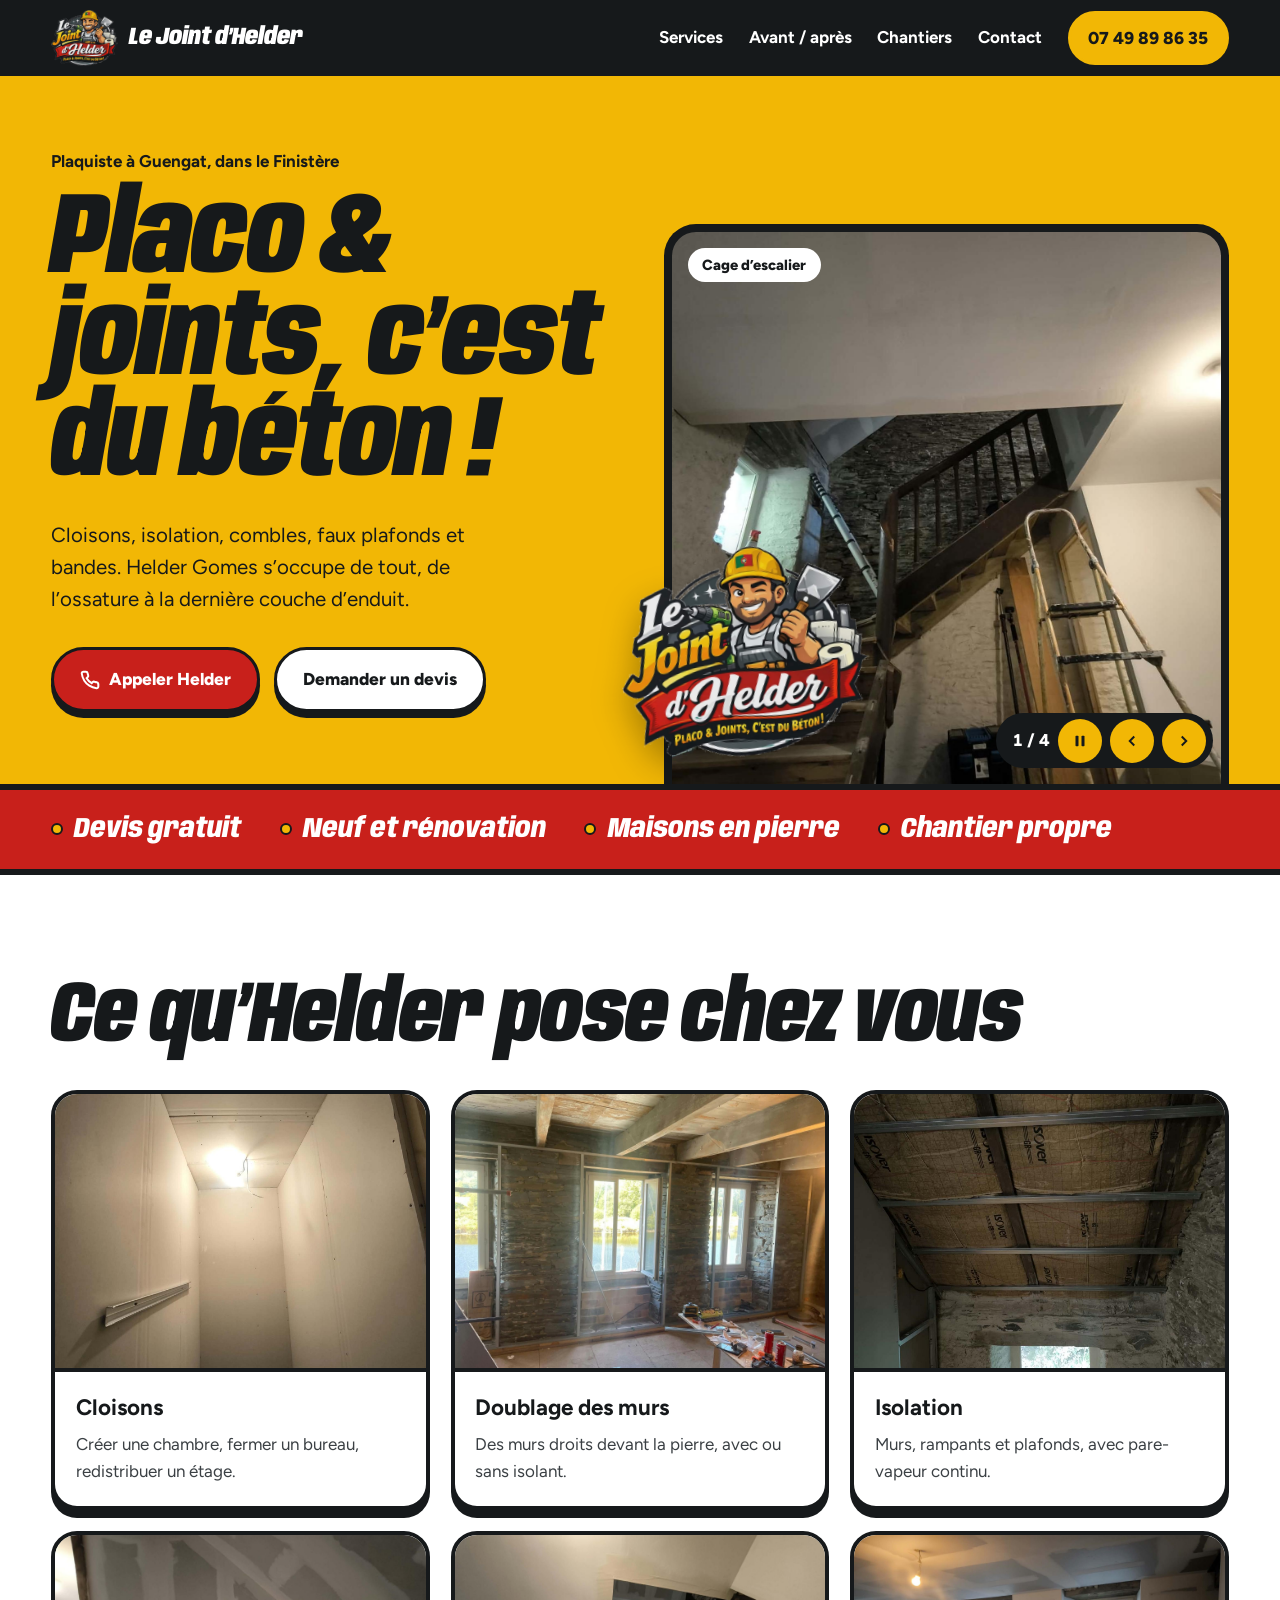
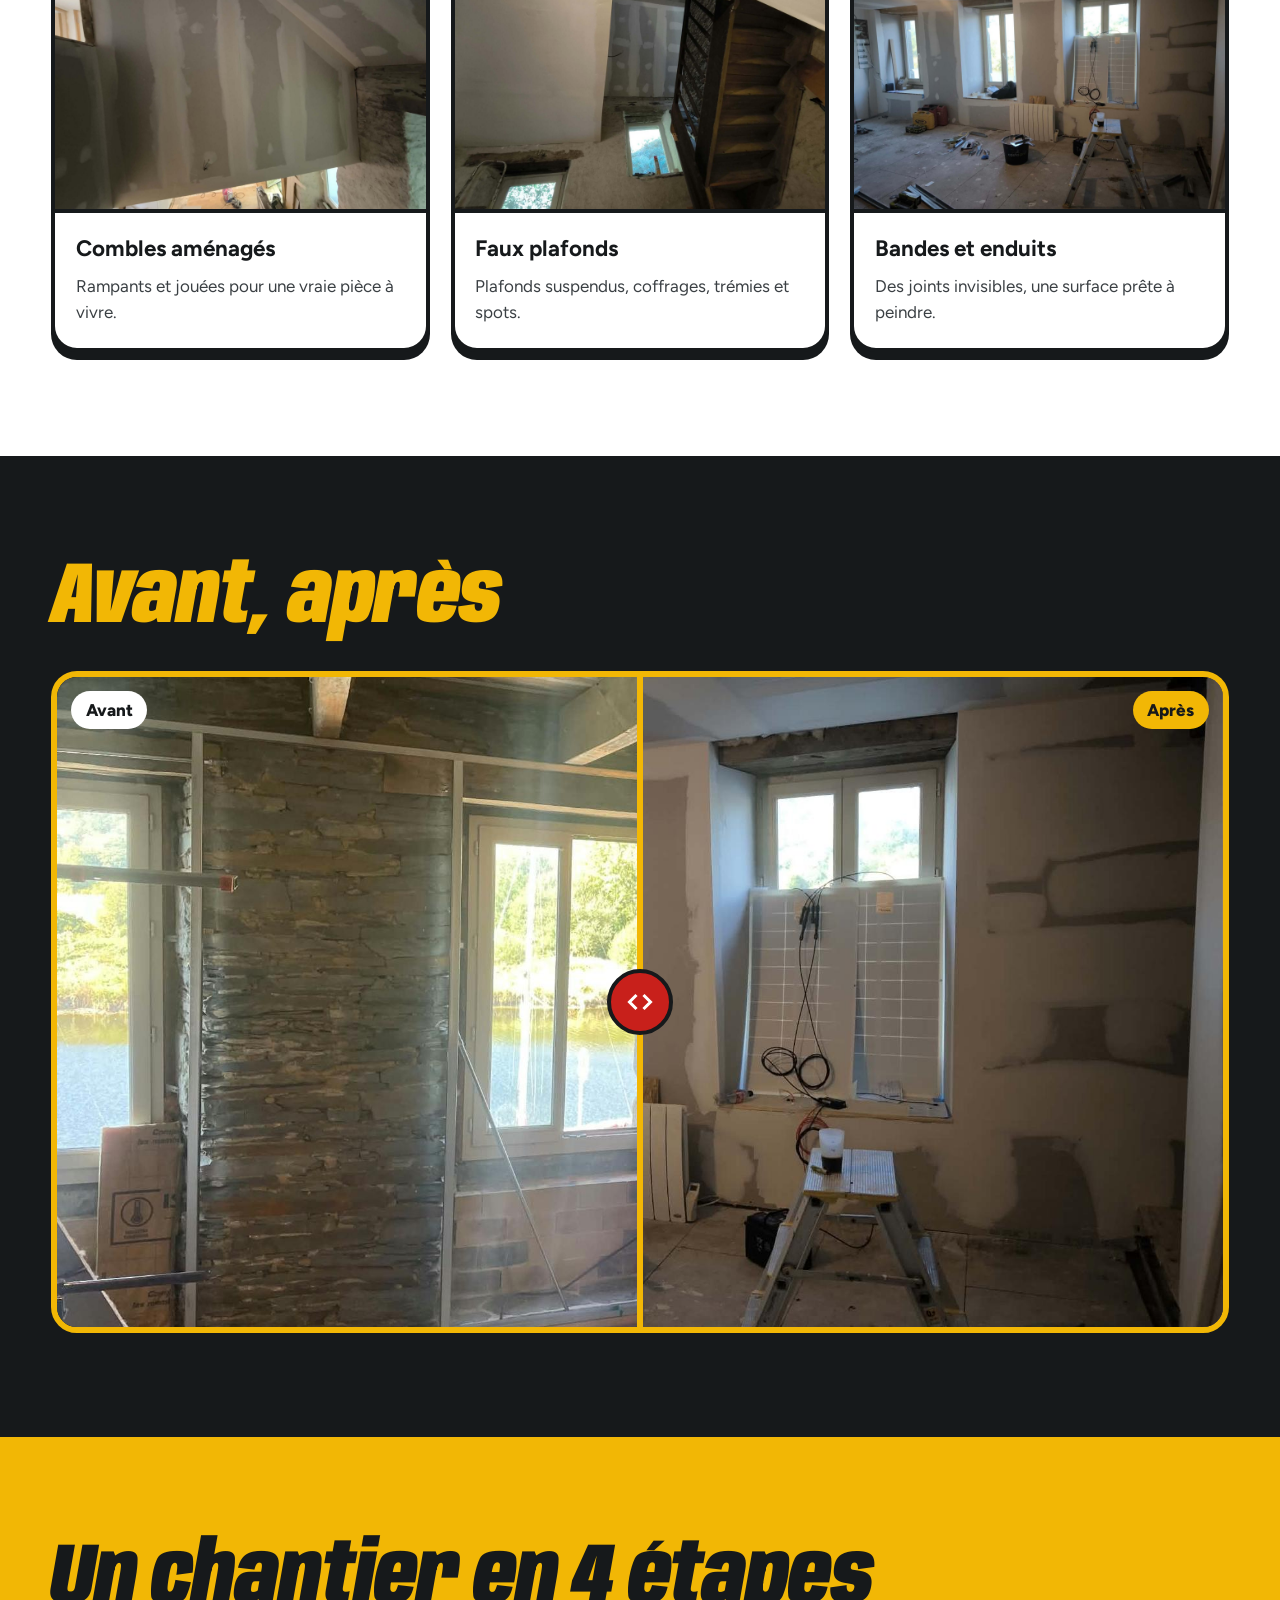
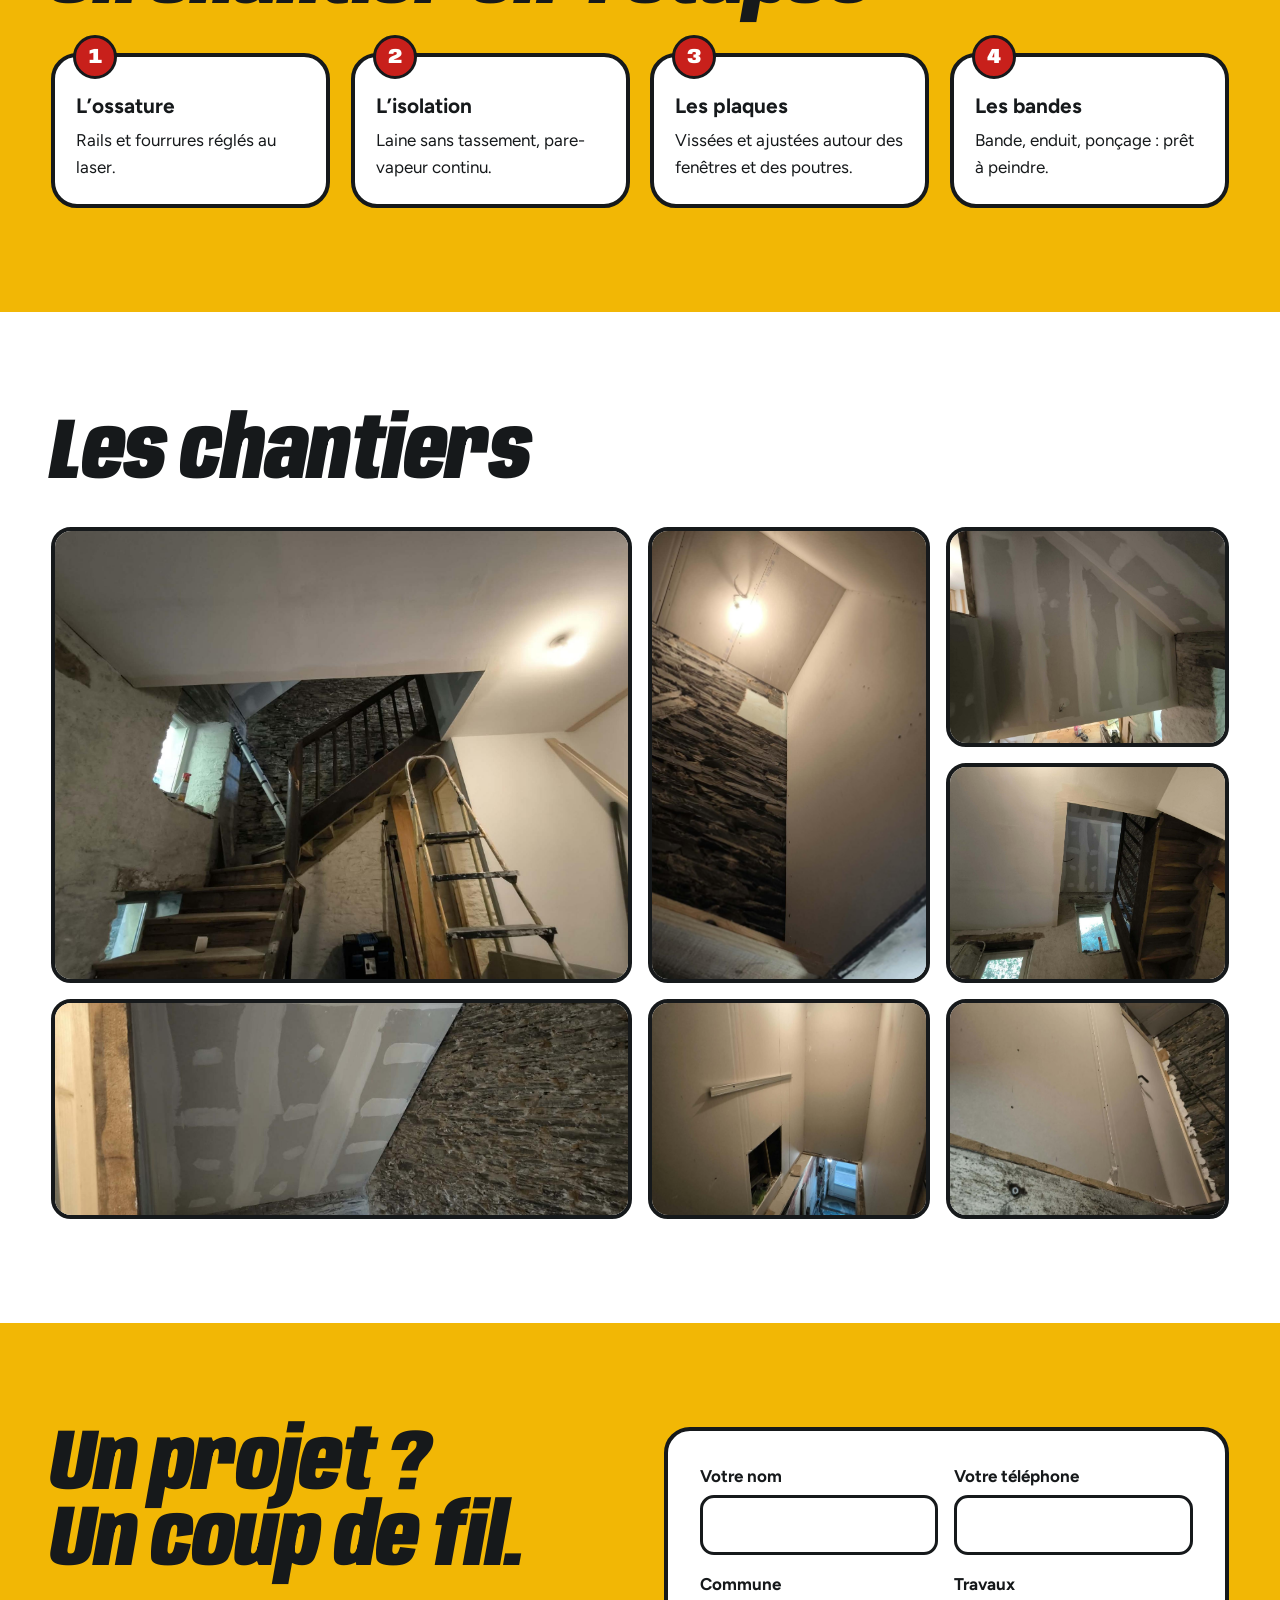
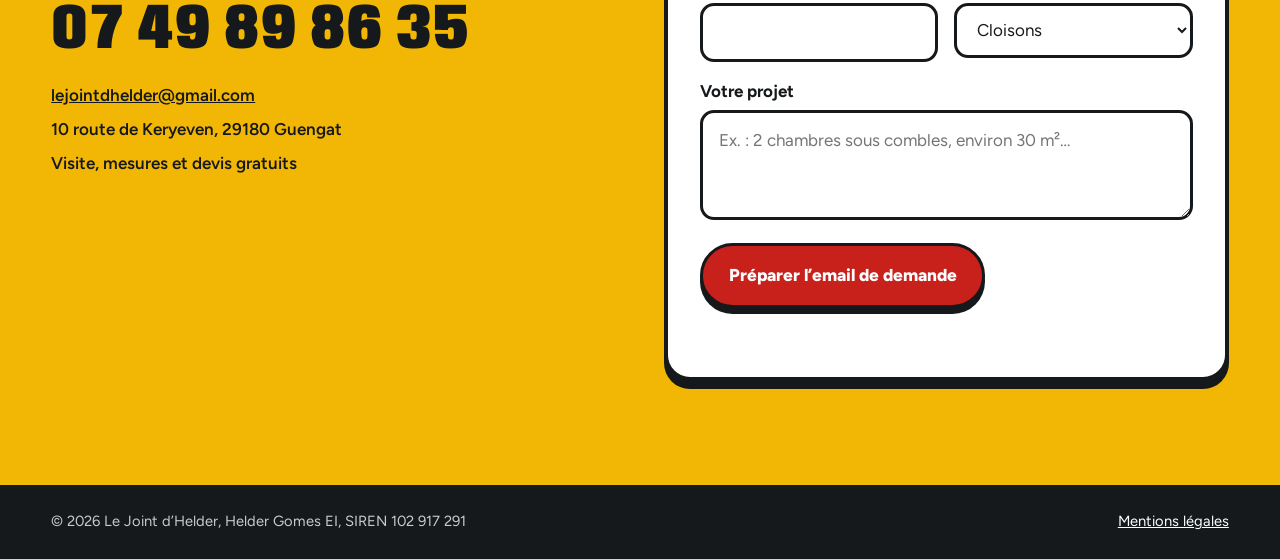
==== a/index.html @ f38cf155 "Trois maquettes de site (A Chantier, B Ardoise, C Atelier blanc) et page de choix Co-Authored-By: Cl" ====
<!DOCTYPE html>
<html lang="fr">
<head>
<meta charset="UTF-8">
<meta name="viewport" content="width=device-width, initial-scale=1">
<title>Le Joint d’Helder – Plaquiste à Guengat · Maquette A</title>
<meta name="description" content="Le Joint d'Helder, plaquiste à Guengat (29) : cloisons, doublages, isolation, combles, faux plafonds, bandes et enduits. Devis gratuit au 07 49 89 86 35.">
<meta name="theme-color" content="#f2b705">
<link rel="icon" href="../photos/logo.png">
<link rel="preconnect" href="https://fonts.googleapis.com">
<link rel="preconnect" href="https://fonts.gstatic.com" crossorigin>
<link href="https://fonts.googleapis.com/css2?family=Anybody:ital,wdth,wght@0,50..150,400..900;1,50..150,700..900&family=Figtree:wght@400;500;700;800&display=swap" rel="stylesheet">
<link rel="stylesheet" href="../shared/base.css">
<style>
:root{--jaune:#f2b705;--rouge:#c8201b;--ink:#16191b;--paper:#ffffff;--accent:#f2b705;--focus:#c8201b;--lb-radius:999px;--ml-radius:24px}
body{font-family:Figtree,system-ui,sans-serif;color:var(--ink);background:var(--jaune);font-size:1.0625rem;line-height:1.55}
.wrap{width:min(1240px,92vw);margin-inline:auto}
.big{font-family:Anybody,sans-serif;font-style:italic;font-weight:900;font-stretch:68%;line-height:.88;letter-spacing:-.005em}
h2.big{font-size:clamp(3rem,7vw,5.4rem);margin-bottom:2.2rem}
.pill{display:inline-flex;align-items:center;gap:.6rem;font-weight:800;font-size:1.08rem;padding:1rem 1.6rem;border-radius:999px;text-decoration:none;border:3px solid var(--ink);box-shadow:0 6px 0 var(--ink);transition:transform .15s,box-shadow .15s,background .2s;cursor:pointer}
.pill:hover{transform:translateY(3px);box-shadow:0 3px 0 var(--ink)}
.pill:active{transform:translateY(6px);box-shadow:0 0 0 var(--ink)}
.pill svg{width:20px;height:20px}
.pill-red{background:var(--rouge);color:#fff}
.pill-white{background:#fff;color:var(--ink)}
.pill-yellow{background:var(--jaune);color:var(--ink)}

/* en-tête */
header{position:sticky;top:0;z-index:50;background:var(--ink);color:#fff}
.nav{display:flex;align-items:center;gap:1.6rem;min-height:76px}
.nav .logo{display:flex;align-items:center;gap:.7rem;text-decoration:none;color:#fff;margin-right:auto;font-family:Anybody,sans-serif;font-style:italic;font-weight:900;font-stretch:75%;font-size:1.5rem}
.nav .logo img{height:56px;width:auto}
.nav ul{list-style:none;display:flex;gap:1.6rem;font-weight:700}
.nav ul a{color:#fff;text-decoration:none;padding:.4rem 0;border-bottom:3px solid transparent}
.nav ul a:hover{border-color:var(--jaune)}
.nav .pill{padding:.65rem 1.1rem;box-shadow:none;border-color:var(--jaune)}
.menu-btn{display:none;background:var(--jaune);color:var(--ink);border:0;border-radius:999px;font-weight:800;padding:.6rem 1rem;cursor:pointer}
@media(max-width:960px){.nav ul,.nav .pill{display:none}.menu-btn{display:block}
  body.menu-open .nav ul{display:flex;flex-direction:column;gap:0;position:absolute;left:0;right:0;top:76px;background:var(--ink);border-bottom:6px solid var(--rouge)}
  body.menu-open .nav ul a{display:block;padding:1rem 4vw;border-bottom:1px solid #2c3133}}

/* héro */
.hero{padding:clamp(2.5rem,6vw,4.5rem) 0 0;overflow:hidden}
.hero-grid{display:grid;grid-template-columns:1fr 1fr;gap:3rem;align-items:end}
.hero h1{font-size:clamp(3.6rem,9vw,8.6rem)}
.hero .lead{font-size:clamp(1.1rem,1.6vw,1.3rem);max-width:34ch;margin:1.6rem 0 2rem}
.hero .ctas{display:flex;flex-wrap:wrap;gap:.9rem;padding-bottom:clamp(2.5rem,6vw,4.5rem)}
.hero .where{font-weight:700;margin-bottom:1rem}
.stage{position:relative}
.frame{position:relative;height:clamp(380px,46vw,560px);border:8px solid var(--ink);border-bottom:0;border-radius:32px 32px 0 0;overflow:hidden;background:var(--ink)}
.sticker{position:absolute;left:-8%;bottom:28px;width:44%;z-index:5;transform:rotate(-7deg);filter:drop-shadow(0 14px 18px rgba(0,0,0,.35));pointer-events:none}
.slider-ui{position:absolute;right:16px;bottom:16px;z-index:6;display:flex;align-items:center;gap:.5rem;background:var(--ink);color:#fff;border-radius:999px;padding:.35rem .4rem .35rem 1rem}
.slider-ui .count{font-weight:800;font-variant-numeric:tabular-nums;min-width:3.4ch}
.rbtn{width:44px;height:44px;border-radius:50%;border:0;background:var(--jaune);color:var(--ink);display:grid;place-items:center;cursor:pointer}
.rbtn:hover{background:#fff}
.rbtn svg{width:18px;height:18px}

/* transition A : coup de lame en diagonale */
.slide{position:absolute;inset:0;visibility:hidden}
.slide img{width:100%;height:100%;object-fit:cover}
.slide figcaption{position:absolute;left:16px;top:16px;background:#fff;font-weight:800;padding:.35rem .9rem;border-radius:999px;font-size:.92rem}
.slide.is-active,.slide.is-leaving{visibility:visible}
.slide.is-leaving{z-index:1}
.slide.is-active{z-index:2;animation:wipeN 1.1s cubic-bezier(.7,0,.2,1) both}
[data-dir="prev"] .slide.is-active{animation-name:wipeP}
.slide.is-active::after{content:"";position:absolute;top:-10%;bottom:-10%;width:90px;left:-120px;background:repeating-linear-gradient(-45deg,var(--jaune) 0 18px,var(--ink) 18px 36px);transform:skewX(-12deg);animation:band 1.1s cubic-bezier(.7,0,.2,1) both}
[data-dir="prev"] .slide.is-active::after{animation-name:bandP}
@keyframes wipeN{from{clip-path:polygon(0 0,0 0,-25% 100%,-25% 100%)}to{clip-path:polygon(0 0,125% 0,100% 100%,-25% 100%)}}
@keyframes wipeP{from{clip-path:polygon(125% 0,125% 0,100% 100%,100% 100%)}to{clip-path:polygon(-25% 0,125% 0,100% 100%,-25% 100%)}}
@keyframes band{from{left:-140px}to{left:calc(100% + 60px)}}
@keyframes bandP{from{left:calc(100% + 60px)}to{left:-140px}}

/* bandeau */
.ribbon{background:var(--rouge);color:#fff;border-block:6px solid var(--ink)}
.ribbon ul{list-style:none;display:flex;flex-wrap:wrap;gap:.6rem 2.4rem;padding:1.1rem 0;font-family:Anybody,sans-serif;font-style:italic;font-weight:800;font-stretch:80%;font-size:clamp(1.3rem,2.4vw,1.75rem)}
.ribbon li{display:flex;align-items:center;gap:.7rem}
.ribbon li::before{content:"";width:12px;height:12px;background:var(--jaune);border-radius:50%;border:2px solid var(--ink)}

section.white{background:#fff}
section.dark{background:var(--ink);color:#fff}
.pad{padding:clamp(4rem,9vw,6.5rem) 0}

/* services */
.cards{display:grid;grid-template-columns:repeat(3,minmax(0,1fr));gap:1.3rem}
.card{border:4px solid var(--ink);border-radius:26px;overflow:hidden;background:#fff;box-shadow:0 8px 0 var(--ink)}
.card img{width:100%;aspect-ratio:4/3;object-fit:cover;border-bottom:4px solid var(--ink)}
.card div{padding:1.2rem 1.3rem 1.4rem}
.card h3{font-size:1.4rem;margin-bottom:.35rem}
.card p{color:#3b4044}
@media(max-width:900px){.cards{grid-template-columns:1fr 1fr}.hero-grid{grid-template-columns:1fr}.sticker{left:-4%;width:38%}}
@media(max-width:560px){.cards{grid-template-columns:1fr}}

/* avant / après */
.ba{position:relative;aspect-ratio:16/9;border-radius:26px;overflow:hidden;border:6px solid var(--jaune);user-select:none;touch-action:pan-y}
.ba img{position:absolute;inset:0;width:100%;height:100%;object-fit:cover;pointer-events:none}
.ba .after{clip-path:inset(0 0 0 var(--p,50%))}
.ba .line{position:absolute;top:0;bottom:0;left:var(--p,50%);width:6px;transform:translateX(-3px);background:var(--jaune);pointer-events:none}
.ba .knob{position:absolute;top:50%;left:var(--p,50%);transform:translate(-50%,-50%);width:66px;height:66px;border-radius:50%;background:var(--rouge);border:4px solid var(--ink);display:grid;place-items:center;color:#fff;pointer-events:none}
.ba .knob svg{width:28px;height:28px}
.ba .tag{position:absolute;top:14px;font-weight:800;padding:.35rem .9rem;border-radius:999px}
.ba .t1{left:14px;background:#fff;color:var(--ink)}.ba .t2{right:14px;background:var(--jaune);color:var(--ink)}
.ba input{position:absolute;inset:0;width:100%;height:100%;opacity:0;cursor:ew-resize;margin:0}
.ba input:focus-visible ~ .knob{outline:3px solid #fff;outline-offset:3px}
@media(max-width:600px){.ba{aspect-ratio:4/3.6}}

/* méthode */
.steps{list-style:none;display:grid;grid-template-columns:repeat(4,minmax(0,1fr));gap:1.3rem;counter-reset:s}
.steps li{background:#fff;border:4px solid var(--ink);border-radius:26px;padding:1.5rem 1.3rem;position:relative}
.steps li::before{counter-increment:s;content:counter(s);position:absolute;top:-22px;left:18px;width:44px;height:44px;border-radius:50%;background:var(--rouge);color:#fff;border:3px solid var(--ink);display:grid;place-items:center;font-family:Anybody,sans-serif;font-weight:900;font-size:1.3rem}
.steps h3{font-size:1.3rem;margin:.6rem 0 .3rem}
@media(max-width:900px){.steps{grid-template-columns:1fr 1fr;row-gap:2.2rem}}
@media(max-width:520px){.steps{grid-template-columns:1fr}}

/* galerie */
.gal{display:grid;grid-template-columns:repeat(4,minmax(0,1fr));grid-auto-rows:220px;gap:1rem}
.gal button{border:4px solid var(--ink);border-radius:20px;overflow:hidden;padding:0;cursor:zoom-in;background:var(--ink);position:relative}
.gal button.tall{grid-row:span 2}.gal button.wide{grid-column:span 2}
.gal img{width:100%;height:100%;object-fit:cover;transition:transform .5s ease}
.gal button:hover img{transform:scale(1.05) rotate(.6deg)}
@media(max-width:800px){.gal{grid-template-columns:1fr 1fr;grid-auto-rows:180px}}

/* contact */
.contact-grid{display:grid;grid-template-columns:1fr 1fr;gap:3rem;align-items:start}
.tel{display:inline-block;font-family:Anybody,sans-serif;font-weight:900;font-stretch:78%;font-size:clamp(2.6rem,5vw,4.6rem);white-space:nowrap;font-variant-numeric:tabular-nums;color:var(--ink);text-decoration:none;line-height:1;margin:1.2rem 0}
.tel:hover{color:var(--rouge)}
.coords{list-style:none;display:grid;gap:.5rem;font-weight:600}
.coords a{color:var(--ink)}
form{background:#fff;border:4px solid var(--ink);border-radius:26px;padding:clamp(1.3rem,3vw,2rem);display:grid;grid-template-columns:1fr 1fr;gap:1rem;box-shadow:0 8px 0 var(--ink)}
form .full{grid-column:1/-1}
label{display:block;font-weight:700;margin-bottom:.35rem}
input,select,textarea{width:100%;font:inherit;padding:.85rem 1rem;border:3px solid var(--ink);border-radius:14px;background:#fff;color:var(--ink)}
input:focus,select:focus,textarea:focus{outline:none;border-color:var(--rouge)}
textarea{min-height:110px;resize:vertical}
.msg{grid-column:1/-1;font-weight:700;color:var(--rouge);min-height:1.2em}
@media(max-width:860px){.contact-grid{grid-template-columns:1fr}}
@media(max-width:520px){form{grid-template-columns:1fr}}

footer{background:var(--ink);color:#c9ccce;font-size:.92rem}
footer .wrap{display:flex;flex-wrap:wrap;gap:1rem;justify-content:space-between;align-items:center;padding:1.6rem 0}
footer button{background:none;border:0;color:#fff;text-decoration:underline;cursor:pointer}
.fab{position:fixed;right:14px;bottom:14px;z-index:60;display:none}
@media(max-width:860px){.fab{display:inline-flex}}
</style>
</head>
<body>
<a class="skip" href="#contenu">Aller au contenu</a>

<header>
  <div class="wrap nav">
    <a class="logo" href="#top"><img src="../photos/logo.png" alt="" width="67" height="56"><span translate="no">Le Joint d’Helder</span></a>
    <ul data-menu-links>
      <li><a href="#services">Services</a></li>
      <li><a href="#avant-apres">Avant / après</a></li>
      <li><a href="#chantiers">Chantiers</a></li>
      <li><a href="#contact">Contact</a></li>
    </ul>
    <a class="pill pill-yellow" href="tel:+33749898635">07 49 89 86 35</a>
    <button class="menu-btn" data-menu aria-expanded="false">Menu</button>
  </div>
</header>

<main id="top">
<span id="contenu" tabindex="-1"></span>
<section class="hero">
  <div class="wrap hero-grid">
    <div>
      <p class="where">Plaquiste à Guengat, dans le Finistère</p>
      <h1 class="big" translate="no">Placo &amp; joints, c’est du béton&nbsp;!</h1>
      <p class="lead">Cloisons, isolation, combles, faux plafonds et bandes. Helder Gomes s’occupe de tout, de l’ossature à la dernière couche d’enduit.</p>
      <div class="ctas">
        <a class="pill pill-red" href="tel:+33749898635"><svg aria-hidden="true" focusable="false" viewBox="0 0 24 24" fill="none" stroke="currentColor" stroke-width="2.4"><path d="M22 16.9v3a2 2 0 01-2.2 2 19.8 19.8 0 01-8.6-3.1 19.5 19.5 0 01-6-6A19.8 19.8 0 012.1 4.2 2 2 0 014.1 2h3a2 2 0 012 1.7c.1.9.4 1.8.7 2.7a2 2 0 01-.5 2.1L8 9.8a16 16 0 006 6l1.3-1.3a2 2 0 012.1-.4c.9.3 1.8.6 2.7.7a2 2 0 011.7 2z"/></svg>Appeler Helder</a>
        <a class="pill pill-white" href="#contact">Demander un devis</a>
      </div>
    </div>
    <div class="stage" data-slider-scope>
      <img class="sticker" src="../photos/logo.png" alt="" width="640" height="536">
      <div class="frame" data-slider data-duration="1150" aria-roledescription="carrousel" aria-label="Photos de chantiers">
        <figure class="slide"><img src="../photos/escalier-finition.jpg" alt="Cage d’escalier rénovée" width="1800" height="1350" fetchpriority="high"><figcaption>Cage d’escalier</figcaption></figure>
        <figure class="slide"><img src="../photos/piece-plaques-jointees.jpg" alt="Pièce de vie aux bandes terminées" width="1800" height="1350"><figcaption>Bandes terminées</figcaption></figure>
        <figure class="slide"><img src="../photos/isolation-rampants.jpg" alt="Isolation des rampants" width="1350" height="1800"><figcaption>Isolation des combles</figcaption></figure>
        <figure class="slide"><img src="../photos/ossature-mur-pierre.jpg" alt="Ossature devant un mur en pierre" width="1800" height="1350"><figcaption>Doublage sur pierre</figcaption></figure>
      </div>
      <div class="slider-ui">
        <span class="count" data-count aria-live="polite">1 / 4</span>
        <button class="rbtn" data-pause type="button"></button>
        <button class="rbtn" data-prev type="button" aria-label="Photo précédente"><svg aria-hidden="true" focusable="false" viewBox="0 0 24 24" fill="none" stroke="currentColor" stroke-width="2.6"><path d="M15 6l-6 6 6 6"/></svg></button>
        <button class="rbtn" data-next type="button" aria-label="Photo suivante"><svg aria-hidden="true" focusable="false" viewBox="0 0 24 24" fill="none" stroke="currentColor" stroke-width="2.6"><path d="M9 6l6 6-6 6"/></svg></button>
      </div>
    </div>
  </div>
</section>

<div class="ribbon"><ul class="wrap"><li>Devis gratuit</li><li>Neuf et rénovation</li><li>Maisons en pierre</li><li>Chantier propre</li></ul></div>

<section class="white pad" id="services">
  <div class="wrap">
    <h2 class="big">Ce qu’Helder pose chez vous</h2>
    <div class="cards">
      <article class="card"><img src="../photos/cage-escalier.jpg" alt="Cloisons autour d’une cage d’escalier" width="1350" height="1800" loading="lazy"><div><h3>Cloisons</h3><p>Créer une chambre, fermer un bureau, redistribuer un étage.</p></div></article>
      <article class="card"><img src="../photos/ossature-mur-pierre.jpg" alt="Ossature devant un mur en pierre" width="1800" height="1350" loading="lazy"><div><h3>Doublage des murs</h3><p>Des murs droits devant la pierre, avec ou sans isolant.</p></div></article>
      <article class="card"><img src="../photos/isolation-rampants.jpg" alt="Laine minérale entre les chevrons" width="1350" height="1800" loading="lazy"><div><h3>Isolation</h3><p>Murs, rampants et plafonds, avec pare-vapeur continu.</p></div></article>
      <article class="card"><img src="../photos/rampant-joints.jpg" alt="Rampant de combles jointé" width="1800" height="1350" loading="lazy"><div><h3>Combles aménagés</h3><p>Rampants et jouées pour une vraie pièce à vivre.</p></div></article>
      <article class="card"><img src="../photos/tremie-escalier.jpg" alt="Trémie d’escalier habillée" width="1800" height="1350" loading="lazy"><div><h3>Faux plafonds</h3><p>Plafonds suspendus, coffrages, trémies et spots.</p></div></article>
      <article class="card"><img src="../photos/piece-plaques-jointees.jpg" alt="Pièce aux plaques jointées" width="1800" height="1350" loading="lazy"><div><h3>Bandes et enduits</h3><p>Des joints invisibles, une surface prête à peindre.</p></div></article>
    </div>
  </div>
</section>

<section class="dark pad" id="avant-apres">
  <div class="wrap">
    <h2 class="big" style="color:var(--jaune)">Avant, après</h2>
    <div class="ba" data-ba>
      <img src="../photos/ossature-mur-pierre.jpg" alt="Avant : ossature devant le mur en pierre" width="1800" height="1350" loading="lazy">
      <img class="after" src="../photos/piece-plaques-jointees.jpg" alt="Après : plaques jointées" width="1800" height="1350" loading="lazy">
      <span class="tag t1">Avant</span><span class="tag t2">Après</span>
      <span class="line"></span>
      <input type="range" min="0" max="100" value="50" aria-label="Glisser pour comparer avant et après">
      <span class="knob"><svg aria-hidden="true" focusable="false" viewBox="0 0 24 24" fill="none" stroke="currentColor" stroke-width="2.6"><path d="M9 6l-6 6 6 6M15 6l6 6-6 6"/></svg></span>
    </div>
  </div>
</section>

<section class="pad" id="methode">
  <div class="wrap">
    <h2 class="big">Un chantier en 4 étapes</h2>
    <ol class="steps">
      <li><h3>L’ossature</h3><p>Rails et fourrures réglés au laser.</p></li>
      <li><h3>L’isolation</h3><p>Laine sans tassement, pare-vapeur continu.</p></li>
      <li><h3>Les plaques</h3><p>Vissées et ajustées autour des fenêtres et des poutres.</p></li>
      <li><h3>Les bandes</h3><p>Bande, enduit, ponçage : prêt à peindre.</p></li>
    </ol>
  </div>
</section>

<section class="white pad" id="chantiers">
  <div class="wrap">
    <h2 class="big">Les chantiers</h2>
    <div class="gal" data-gallery>
      <button type="button" class="wide tall" data-src="../photos/escalier-finition.jpg" data-cap="Cage d’escalier"><img src="../photos/escalier-finition.jpg" alt="Cage d’escalier" width="1800" height="1350" loading="lazy"></button>
      <button type="button" class="tall" data-src="../photos/doublage-pierre.jpg" data-cap="Doublage et pierre apparente"><img src="../photos/doublage-pierre.jpg" alt="Doublage et pierre apparente" width="1350" height="1800" loading="lazy"></button>
      <button type="button" data-src="../photos/rampant-joints.jpg" data-cap="Rampant de combles"><img src="../photos/rampant-joints.jpg" alt="Rampant de combles" width="1800" height="1350" loading="lazy"></button>
      <button type="button" data-src="../photos/tremie-escalier.jpg" data-cap="Trémie d’escalier"><img src="../photos/tremie-escalier.jpg" alt="Trémie d’escalier" width="1800" height="1350" loading="lazy"></button>
      <button type="button" class="wide" data-src="../photos/combles-joints.jpg" data-cap="Jouée de combles"><img src="../photos/combles-joints.jpg" alt="Jouée de combles" width="1800" height="1350" loading="lazy"></button>
      <button type="button" data-src="../photos/cage-escalier-haut.jpg" data-cap="Cage d’escalier en plaques"><img src="../photos/cage-escalier-haut.jpg" alt="Cage d’escalier en plaques" width="1350" height="1800" loading="lazy"></button>
      <button type="button" data-src="../photos/doublage-poutre.jpg" data-cap="Doublage sous poutre"><img src="../photos/doublage-poutre.jpg" alt="Doublage sous poutre" width="1350" height="1800" loading="lazy"></button>
    </div>
  </div>
</section>

<section class="pad" id="contact">
  <div class="wrap contact-grid">
    <div>
      <h2 class="big" style="margin-bottom:0">Un projet&nbsp;? Un coup de fil.</h2>
      <a class="tel" href="tel:+33749898635">07 49 89 86 35</a>
      <ul class="coords">
        <li><a href="mailto:lejointdhelder@gmail.com">lejointdhelder@gmail.com</a></li>
        <li>10 route de Keryeven, 29180 Guengat</li>
        <li>Visite, mesures et devis gratuits</li>
      </ul>
    </div>
    <form data-devis novalidate>
      <div><label for="a-nom">Votre nom</label><input id="a-nom" name="nom" autocomplete="name"></div>
      <div><label for="a-tel">Votre téléphone</label><input id="a-tel" name="tel" type="tel" autocomplete="tel"></div>
      <div><label for="a-ville">Commune</label><input id="a-ville" name="ville" autocomplete="address-level2"></div>
      <div><label for="a-type">Travaux</label><select id="a-type" name="type"><option>Cloisons</option><option>Doublage ou isolation</option><option>Combles</option><option>Faux plafond</option><option>Bandes et enduits</option><option>Rénovation complète</option></select></div>
      <div class="full"><label for="a-msg">Votre projet</label><textarea id="a-msg" name="msg" placeholder="Ex. : 2 chambres sous combles, environ 30 m²…"></textarea></div>
      <div class="full"><button class="pill pill-red" type="submit">Préparer l’email de demande</button></div>
      <p class="msg" data-msg aria-live="polite"></p>
    </form>
  </div>
</section>
</main>

<footer><div class="wrap"><span>© <span data-year></span> Le Joint d’Helder, Helder Gomes EI, SIREN 102 917 291</span><button type="button" data-ml>Mentions légales</button></div></footer>
<a class="pill pill-red fab" href="tel:+33749898635" aria-label="Appeler Helder au 07 49 89 86 35">Appeler</a>
<dialog class="ml" id="ml" aria-labelledby="mlT">
  <button class="ml-x" type="button" data-ml-close aria-label="Fermer"><svg aria-hidden="true" focusable="false" viewBox="0 0 24 24" fill="none" stroke="currentColor" stroke-width="2.4"><path d="M6 6l12 12M18 6L6 18"/></svg></button>
  <h2 id="mlT">Mentions légales</h2>
  <h3>Éditeur du site</h3>
  <p>Le Joint d’Helder, Helder Gomes EI (entrepreneur individuel)<br>10 route de Keryeven, 29180 Guengat<br>SIREN : 102 917 291<br>Téléphone : 07 49 89 86 35 · Email : lejointdhelder@gmail.com<br>Directeur de la publication : Helder Gomes</p>
  <h3>Hébergement</h3>
  <p>GitHub Pages, GitHub, Inc., 88 Colin P. Kelly Jr. Street, San Francisco, CA 94107, États-Unis.</p>
  <h3>Conception</h3>
  <p>Site réalisé par BVCréasite.</p>
  <h3>Propriété intellectuelle</h3>
  <p>Les textes, photos et le logo de ce site appartiennent au Joint d’Helder. Toute reproduction sans autorisation est interdite.</p>
  <h3>Données personnelles</h3>
  <p>Ce site ne dépose aucun cookie de suivi et ne collecte aucune donnée automatiquement. Le formulaire de devis ouvre votre messagerie : les informations envoyées servent uniquement à répondre à votre demande et ne sont jamais transmises à des tiers. Pour en demander la suppression, écrivez à lejointdhelder@gmail.com.</p>
</dialog>
<script src="../shared/site.js"></script>

</body>
</html>
---- shared/base.css ----
/* Base commune aux maquettes : reset, accessibilité, visionneuse, mentions légales.
   Chaque site définit --ink, --paper, --accent, --focus. */
*,*::before,*::after{box-sizing:border-box}
*{margin:0;padding:0}
html{scroll-behavior:smooth;scroll-padding-top:90px;-webkit-text-size-adjust:100%}
@media (pointer:fine){html{overscroll-behavior:none}}
img{display:block;max-width:100%;height:auto}
a,button,input,select,textarea,label{touch-action:manipulation;-webkit-tap-highlight-color:transparent}
button{font:inherit;color:inherit}
h1,h2,h3{text-wrap:balance}
:focus-visible{outline:3px solid var(--focus,#2f5da8);outline-offset:3px}
.skip{position:absolute;left:12px;top:-80px;z-index:300;background:var(--ink);color:var(--paper);padding:.75rem 1rem;font-weight:700;text-decoration:none;border-radius:6px}
.skip:focus{top:12px}
.sr{position:absolute;width:1px;height:1px;overflow:hidden;clip:rect(0 0 0 0);white-space:nowrap}

/* visionneuse */
.lb{position:fixed;inset:0;z-index:200;display:none;flex-direction:column;align-items:center;justify-content:center;gap:1rem;padding:4vw;background:rgba(18,20,22,.96);color:#f2f0ea;overscroll-behavior:contain}
.lb.open{display:flex}
.lb-stage{position:relative;width:min(1100px,100%);height:min(76vh,820px)}
.lb-img{position:absolute;inset:0;width:100%;height:100%;object-fit:contain;opacity:0;transition:opacity .6s ease,transform .7s cubic-bezier(.2,.8,.2,1)}
.lb-img.from-r{transform:translateX(50px)}.lb-img.from-l{transform:translateX(-50px)}
.lb-img.on{opacity:1;transform:none}
.lb-img.to-l{opacity:0;transform:translateX(-50px)}.lb-img.to-r{opacity:0;transform:translateX(50px)}
.lb-bar{display:flex;align-items:center;gap:.6rem}
.lb-cap{min-width:16ch;text-align:center;font-size:.95rem}
.lb-btn{width:48px;height:48px;display:grid;place-items:center;border:2px solid currentColor;background:transparent;border-radius:var(--lb-radius,8px);cursor:pointer}
.lb-btn:hover{background:var(--accent);border-color:var(--accent);color:var(--ink)}
.lb-btn svg{width:20px;height:20px}

/* mentions légales */
dialog.ml{max-width:680px;width:92vw;max-height:86vh;margin:auto;border:0;padding:clamp(1.4rem,4vw,2.6rem);background:var(--paper);color:var(--ink);overscroll-behavior:contain;border-radius:var(--ml-radius,8px)}
dialog.ml::backdrop{background:rgba(18,20,22,.75)}
dialog.ml h2{font-size:1.8rem;margin-bottom:.6rem}
dialog.ml h3{font-size:1.02rem;margin:1.2rem 0 .3rem}
dialog.ml p{font-size:.97rem;line-height:1.55;opacity:.85}
dialog.ml .ml-x{position:absolute;top:14px;right:14px;width:44px;height:44px;border:2px solid currentColor;background:transparent;border-radius:8px;cursor:pointer;display:grid;place-items:center}
dialog.ml .ml-x svg{width:18px;height:18px}

@media (prefers-reduced-motion:reduce){*,*::before,*::after{animation:none!important;transition:none!important;scroll-behavior:auto!important}}
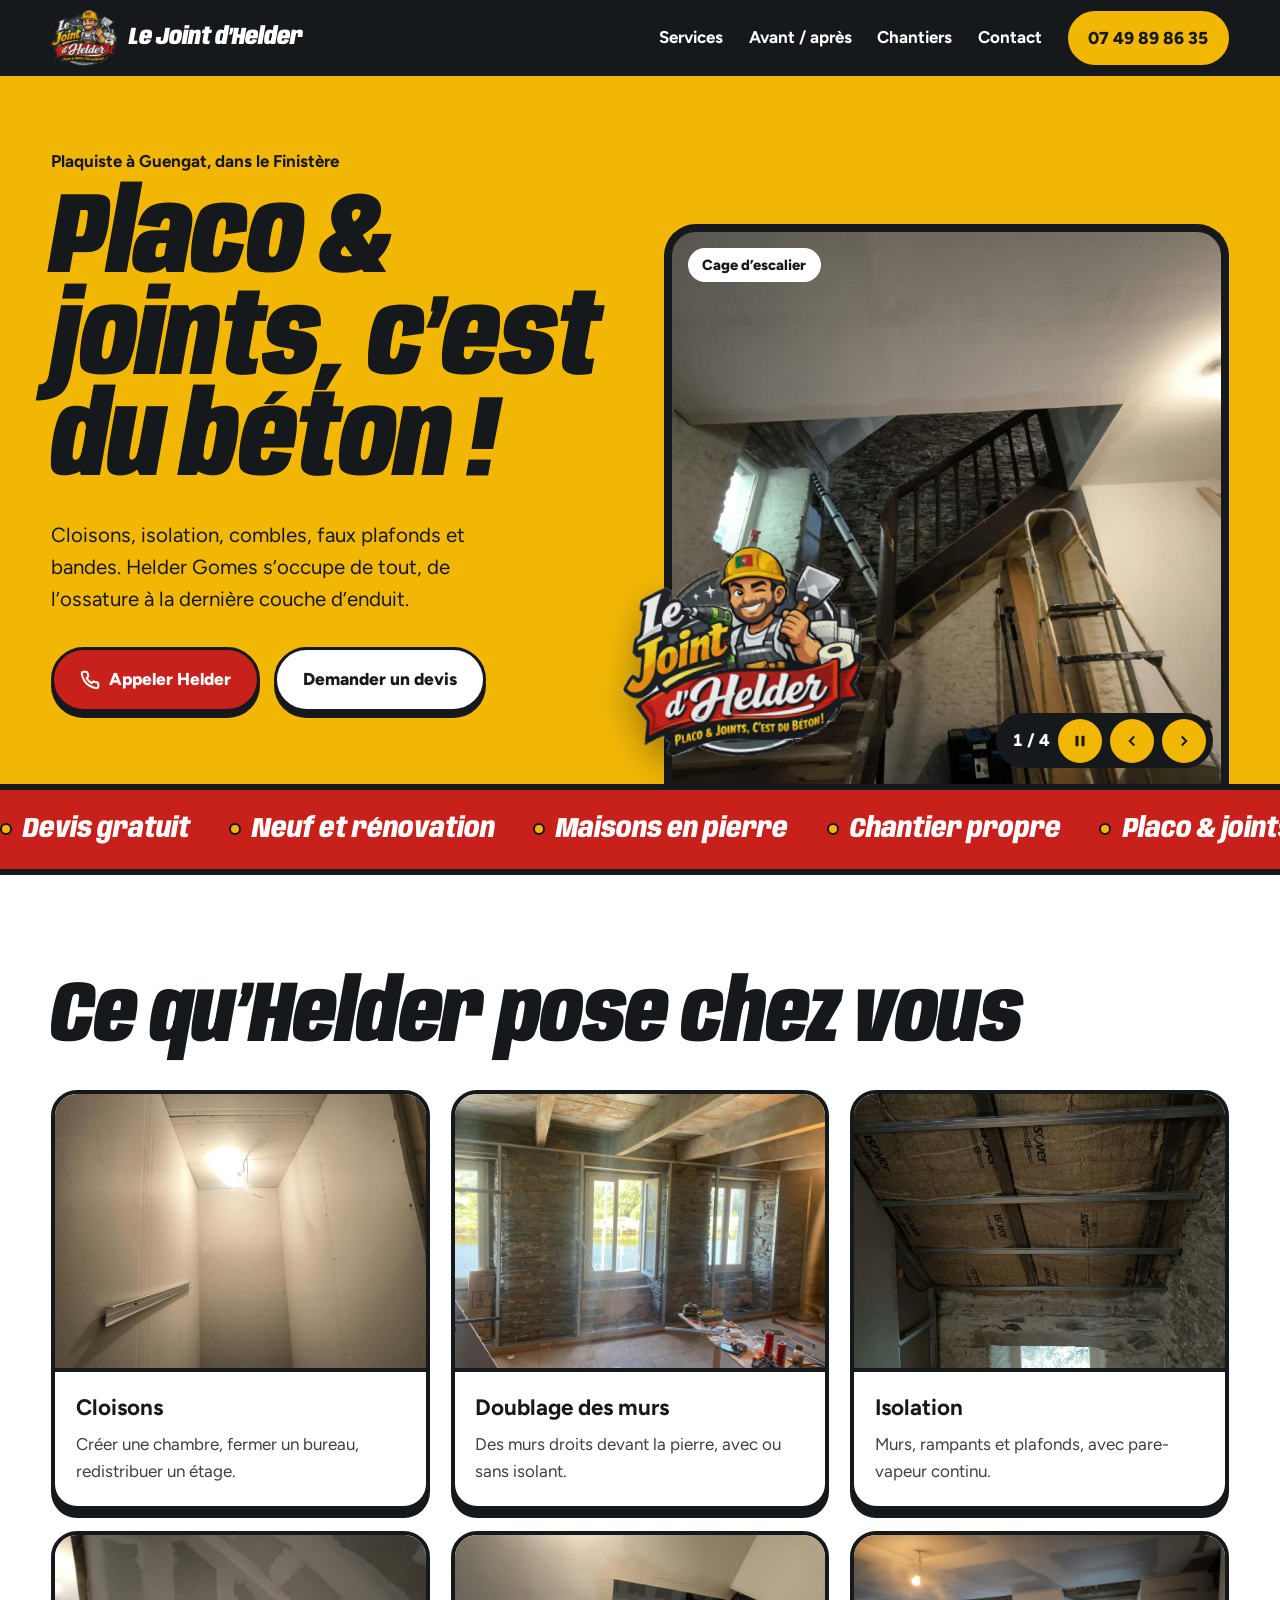
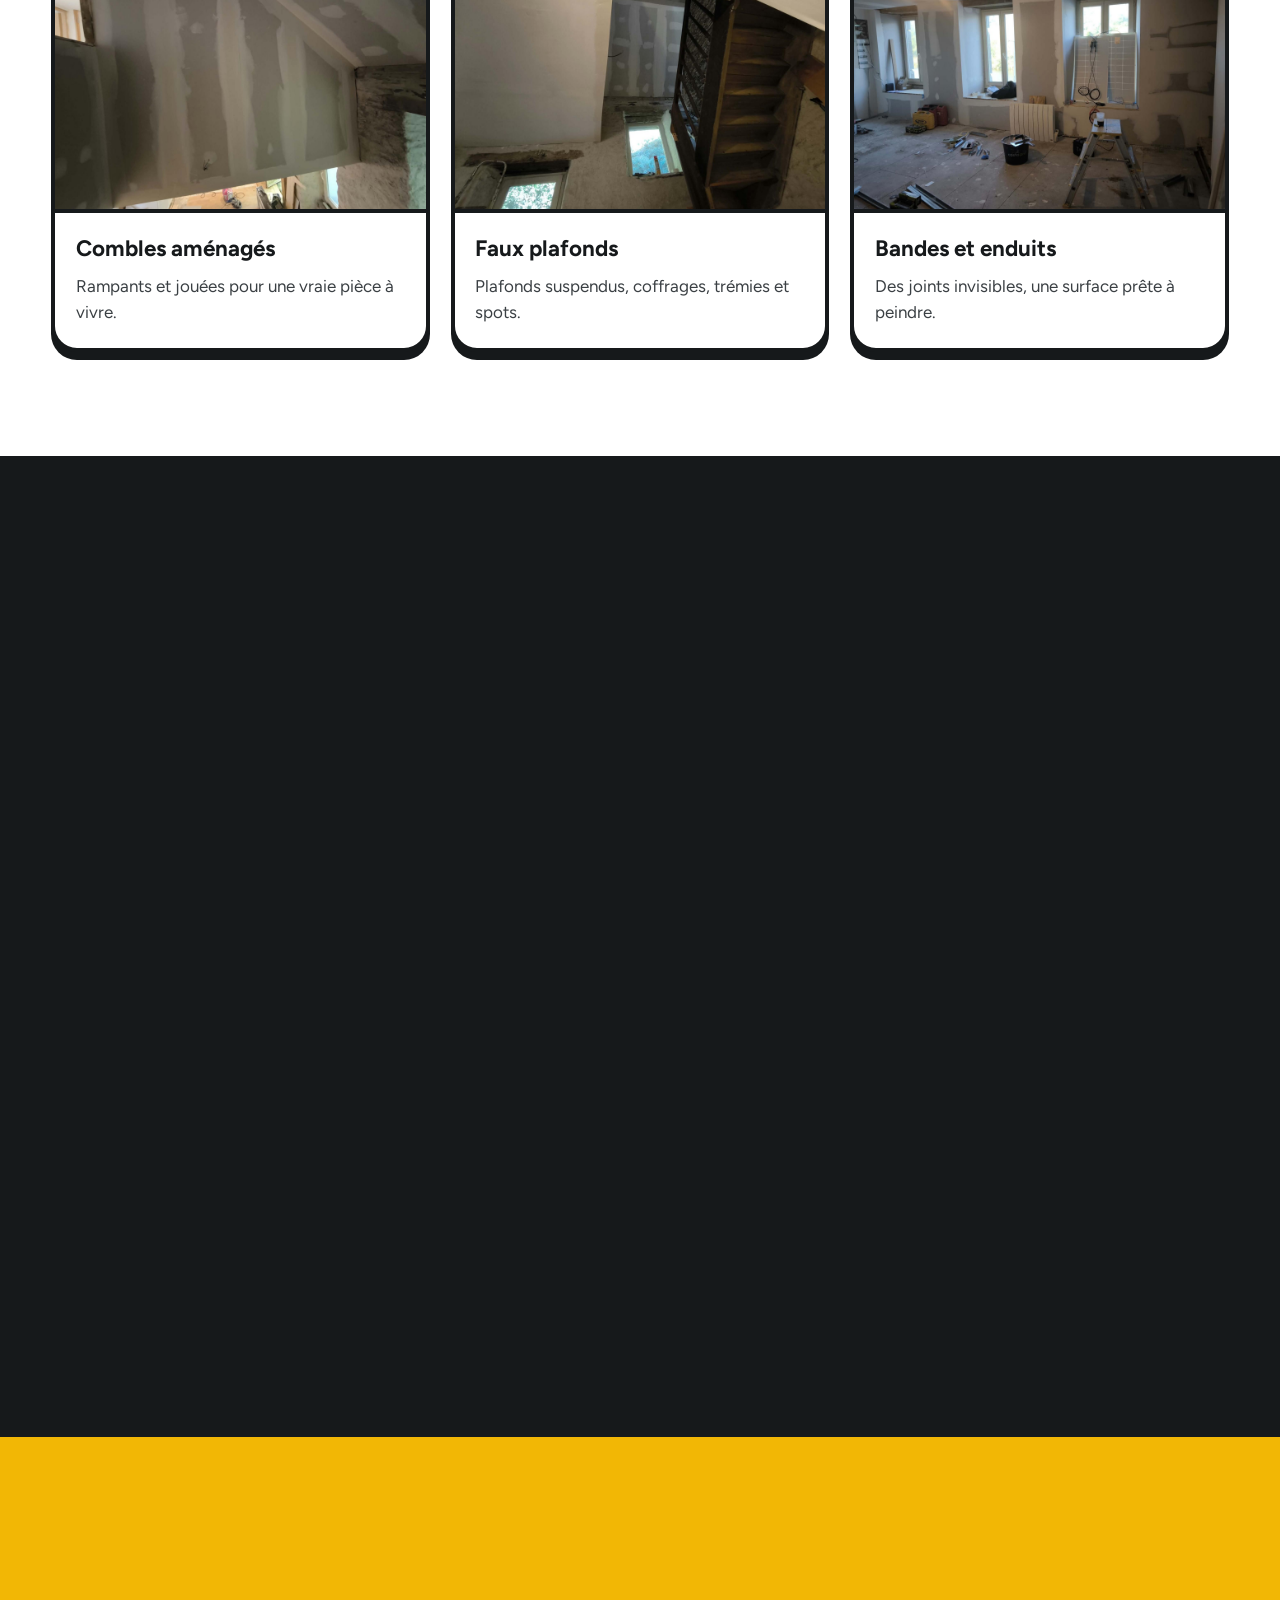
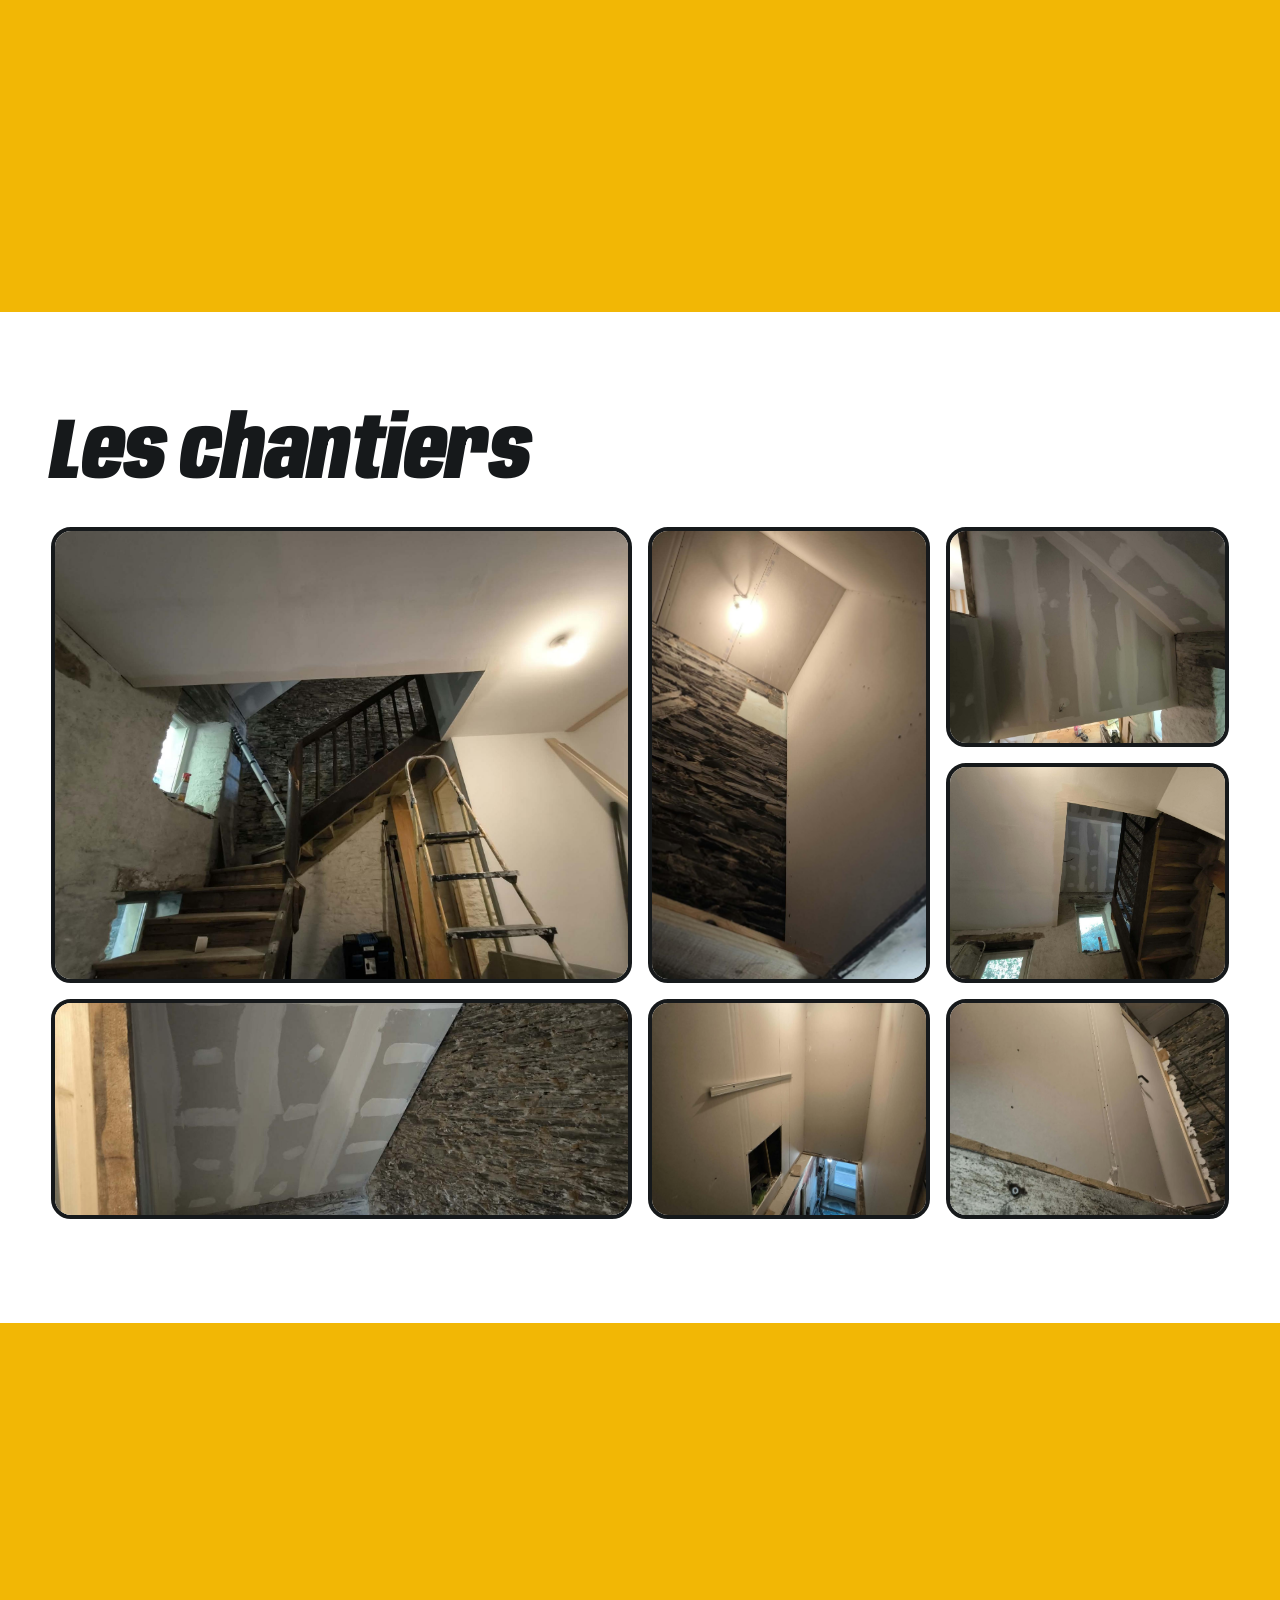
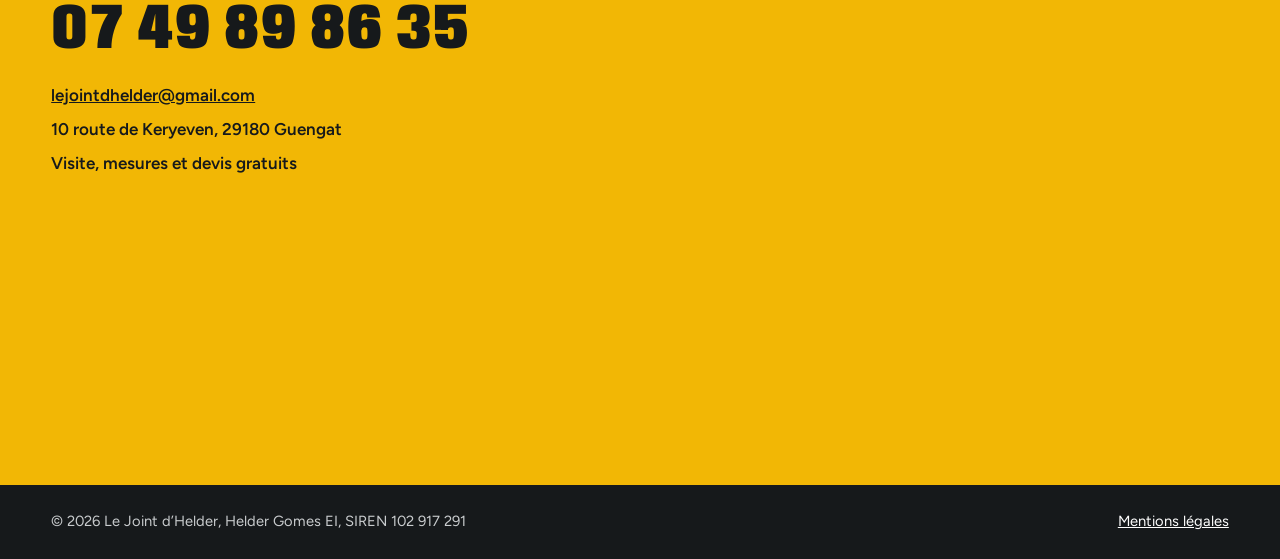
==== commit d847543f: "Animations sur les maquettes A, B et C Co-Authored-By: Claude Opus 5.5 <noreply@anthropic.com> Claud" ====
--- a/a/index.html
+++ b/a/index.html
@@ -12,7 +12,7 @@
 <link href="https://fonts.googleapis.com/css2?family=Anybody:ital,wdth,wght@0,50..150,400..900;1,50..150,700..900&family=Figtree:wght@400;500;700;800&display=swap" rel="stylesheet">
 <link rel="stylesheet" href="../shared/base.css">
 <style>
-:root{--jaune:#f2b705;--rouge:#c8201b;--ink:#16191b;--paper:#ffffff;--accent:#f2b705;--focus:#c8201b;--lb-radius:999px;--ml-radius:24px}
+:root{--loader-bg:#f2b705;--loader-fill:#c8201b;--loader-seam:rgba(22,25,27,.18);--jaune:#f2b705;--rouge:#c8201b;--ink:#16191b;--paper:#ffffff;--accent:#f2b705;--focus:#c8201b;--lb-radius:999px;--ml-radius:24px}
 body{font-family:Figtree,system-ui,sans-serif;color:var(--ink);background:var(--jaune);font-size:1.0625rem;line-height:1.55}
 .wrap{width:min(1240px,92vw);margin-inline:auto}
 .big{font-family:Anybody,sans-serif;font-style:italic;font-weight:900;font-stretch:68%;line-height:.88;letter-spacing:-.005em}
@@ -135,6 +135,25 @@
 @media(max-width:860px){.contact-grid{grid-template-columns:1fr}}
 @media(max-width:520px){form{grid-template-columns:1fr}}
 
+
+/* animations A */
+.sticker{animation:drop 1.1s 1.3s cubic-bezier(.3,1.6,.5,1) both}
+@keyframes drop{from{transform:translateY(-120vh) rotate(-30deg)}70%{transform:translateY(0) rotate(-4deg)}to{transform:rotate(-7deg)}}
+.sticker-wrap{animation:wobble 6s 3s ease-in-out infinite;position:absolute;inset:0;pointer-events:none;z-index:5}
+@keyframes wobble{0%,100%{transform:rotate(0)}50%{transform:rotate(1.5deg) translateY(-4px)}}
+.ribbon{overflow:hidden}
+.ribbon .track{display:flex;width:max-content;animation:marquee 26s linear infinite}
+.ribbon:hover .track{animation-play-state:paused}
+.ribbon ul{flex:none;padding-right:2.4rem;width:auto;margin:0}
+@keyframes marquee{to{transform:translateX(-50%)}}
+.card{transition:transform .18s,box-shadow .18s}
+.card:hover{transform:translateY(-4px) rotate(-.4deg);box-shadow:0 12px 0 var(--ink)}
+.card:active{transform:translateY(6px);box-shadow:0 2px 0 var(--ink)}
+.steps li[data-anim].in::before{animation:pop .6s cubic-bezier(.3,1.8,.5,1) both}
+.steps li[data-anim-d="1"].in::before{animation-delay:.25s}.steps li[data-anim-d="2"].in::before{animation-delay:.35s}.steps li[data-anim-d="3"].in::before{animation-delay:.45s}
+@keyframes pop{from{transform:scale(0)}}
+h2.big[data-anim]{transform:translateX(-40px) skewX(-6deg)}
+h2.big[data-anim].in{transform:none}
 footer{background:var(--ink);color:#c9ccce;font-size:.92rem}
 footer .wrap{display:flex;flex-wrap:wrap;gap:1rem;justify-content:space-between;align-items:center;padding:1.6rem 0}
 footer button{background:none;border:0;color:#fff;text-decoration:underline;cursor:pointer}
@@ -173,7 +192,7 @@
       </div>
     </div>
     <div class="stage" data-slider-scope>
-      <img class="sticker" src="../photos/logo.png" alt="" width="640" height="536">
+      <div class="sticker-wrap"><img class="sticker" src="../photos/logo.png" alt="" width="640" height="536"></div>
       <div class="frame" data-slider data-duration="1150" aria-roledescription="carrousel" aria-label="Photos de chantiers">
         <figure class="slide"><img src="../photos/escalier-finition.jpg" alt="Cage d’escalier rénovée" width="1800" height="1350" fetchpriority="high"><figcaption>Cage d’escalier</figcaption></figure>
         <figure class="slide"><img src="../photos/piece-plaques-jointees.jpg" alt="Pièce de vie aux bandes terminées" width="1800" height="1350"><figcaption>Bandes terminées</figcaption></figure>
@@ -190,26 +209,26 @@
   </div>
 </section>
 
-<div class="ribbon"><ul class="wrap"><li>Devis gratuit</li><li>Neuf et rénovation</li><li>Maisons en pierre</li><li>Chantier propre</li></ul></div>
+<div class="ribbon"><div class="track"><ul aria-hidden="false"><li>Devis gratuit</li><li>Neuf et rénovation</li><li>Maisons en pierre</li><li>Chantier propre</li><li>Placo &amp; joints, c’est du béton&nbsp;!</li></ul><ul aria-hidden="true"><li>Devis gratuit</li><li>Neuf et rénovation</li><li>Maisons en pierre</li><li>Chantier propre</li><li>Placo &amp; joints, c’est du béton&nbsp;!</li></ul></div></div>
 
 <section class="white pad" id="services">
   <div class="wrap">
-    <h2 class="big">Ce qu’Helder pose chez vous</h2>
+    <h2 data-anim class="big">Ce qu’Helder pose chez vous</h2>
     <div class="cards">
-      <article class="card"><img src="../photos/cage-escalier.jpg" alt="Cloisons autour d’une cage d’escalier" width="1350" height="1800" loading="lazy"><div><h3>Cloisons</h3><p>Créer une chambre, fermer un bureau, redistribuer un étage.</p></div></article>
-      <article class="card"><img src="../photos/ossature-mur-pierre.jpg" alt="Ossature devant un mur en pierre" width="1800" height="1350" loading="lazy"><div><h3>Doublage des murs</h3><p>Des murs droits devant la pierre, avec ou sans isolant.</p></div></article>
-      <article class="card"><img src="../photos/isolation-rampants.jpg" alt="Laine minérale entre les chevrons" width="1350" height="1800" loading="lazy"><div><h3>Isolation</h3><p>Murs, rampants et plafonds, avec pare-vapeur continu.</p></div></article>
-      <article class="card"><img src="../photos/rampant-joints.jpg" alt="Rampant de combles jointé" width="1800" height="1350" loading="lazy"><div><h3>Combles aménagés</h3><p>Rampants et jouées pour une vraie pièce à vivre.</p></div></article>
-      <article class="card"><img src="../photos/tremie-escalier.jpg" alt="Trémie d’escalier habillée" width="1800" height="1350" loading="lazy"><div><h3>Faux plafonds</h3><p>Plafonds suspendus, coffrages, trémies et spots.</p></div></article>
-      <article class="card"><img src="../photos/piece-plaques-jointees.jpg" alt="Pièce aux plaques jointées" width="1800" height="1350" loading="lazy"><div><h3>Bandes et enduits</h3><p>Des joints invisibles, une surface prête à peindre.</p></div></article>
+      <article data-anim data-anim-d="0" class="card"><img src="../photos/cage-escalier.jpg" alt="Cloisons autour d’une cage d’escalier" width="1350" height="1800" loading="lazy"><div><h3>Cloisons</h3><p>Créer une chambre, fermer un bureau, redistribuer un étage.</p></div></article>
+      <article data-anim data-anim-d="1" class="card"><img src="../photos/ossature-mur-pierre.jpg" alt="Ossature devant un mur en pierre" width="1800" height="1350" loading="lazy"><div><h3>Doublage des murs</h3><p>Des murs droits devant la pierre, avec ou sans isolant.</p></div></article>
+      <article data-anim data-anim-d="2" class="card"><img src="../photos/isolation-rampants.jpg" alt="Laine minérale entre les chevrons" width="1350" height="1800" loading="lazy"><div><h3>Isolation</h3><p>Murs, rampants et plafonds, avec pare-vapeur continu.</p></div></article>
+      <article data-anim data-anim-d="0" class="card"><img src="../photos/rampant-joints.jpg" alt="Rampant de combles jointé" width="1800" height="1350" loading="lazy"><div><h3>Combles aménagés</h3><p>Rampants et jouées pour une vraie pièce à vivre.</p></div></article>
+      <article data-anim data-anim-d="1" class="card"><img src="../photos/tremie-escalier.jpg" alt="Trémie d’escalier habillée" width="1800" height="1350" loading="lazy"><div><h3>Faux plafonds</h3><p>Plafonds suspendus, coffrages, trémies et spots.</p></div></article>
+      <article data-anim data-anim-d="2" class="card"><img src="../photos/piece-plaques-jointees.jpg" alt="Pièce aux plaques jointées" width="1800" height="1350" loading="lazy"><div><h3>Bandes et enduits</h3><p>Des joints invisibles, une surface prête à peindre.</p></div></article>
     </div>
   </div>
 </section>
 
 <section class="dark pad" id="avant-apres">
   <div class="wrap">
-    <h2 class="big" style="color:var(--jaune)">Avant, après</h2>
-    <div class="ba" data-ba>
+    <h2 data-anim class="big" style="color:var(--jaune)">Avant, après</h2>
+    <div class="ba" data-ba data-anim>
       <img src="../photos/ossature-mur-pierre.jpg" alt="Avant : ossature devant le mur en pierre" width="1800" height="1350" loading="lazy">
       <img class="after" src="../photos/piece-plaques-jointees.jpg" alt="Après : plaques jointées" width="1800" height="1350" loading="lazy">
       <span class="tag t1">Avant</span><span class="tag t2">Après</span>
@@ -222,19 +241,19 @@
 
 <section class="pad" id="methode">
   <div class="wrap">
-    <h2 class="big">Un chantier en 4 étapes</h2>
+    <h2 data-anim class="big">Un chantier en 4 étapes</h2>
     <ol class="steps">
-      <li><h3>L’ossature</h3><p>Rails et fourrures réglés au laser.</p></li>
-      <li><h3>L’isolation</h3><p>Laine sans tassement, pare-vapeur continu.</p></li>
-      <li><h3>Les plaques</h3><p>Vissées et ajustées autour des fenêtres et des poutres.</p></li>
-      <li><h3>Les bandes</h3><p>Bande, enduit, ponçage : prêt à peindre.</p></li>
+      <li data-anim data-anim-d="0"><h3>L’ossature</h3><p>Rails et fourrures réglés au laser.</p></li>
+      <li data-anim data-anim-d="1"><h3>L’isolation</h3><p>Laine sans tassement, pare-vapeur continu.</p></li>
+      <li data-anim data-anim-d="2"><h3>Les plaques</h3><p>Vissées et ajustées autour des fenêtres et des poutres.</p></li>
+      <li data-anim data-anim-d="3"><h3>Les bandes</h3><p>Bande, enduit, ponçage : prêt à peindre.</p></li>
     </ol>
   </div>
 </section>
 
 <section class="white pad" id="chantiers">
   <div class="wrap">
-    <h2 class="big">Les chantiers</h2>
+    <h2 data-anim class="big">Les chantiers</h2>
     <div class="gal" data-gallery>
       <button type="button" class="wide tall" data-src="../photos/escalier-finition.jpg" data-cap="Cage d’escalier"><img src="../photos/escalier-finition.jpg" alt="Cage d’escalier" width="1800" height="1350" loading="lazy"></button>
       <button type="button" class="tall" data-src="../photos/doublage-pierre.jpg" data-cap="Doublage et pierre apparente"><img src="../photos/doublage-pierre.jpg" alt="Doublage et pierre apparente" width="1350" height="1800" loading="lazy"></button>
@@ -250,7 +269,7 @@
 <section class="pad" id="contact">
   <div class="wrap contact-grid">
     <div>
-      <h2 class="big" style="margin-bottom:0">Un projet&nbsp;? Un coup de fil.</h2>
+      <h2 data-anim class="big" style="margin-bottom:0">Un projet&nbsp;? Un coup de fil.</h2>
       <a class="tel" href="tel:+33749898635">07 49 89 86 35</a>
       <ul class="coords">
         <li><a href="mailto:lejointdhelder@gmail.com">lejointdhelder@gmail.com</a></li>
@@ -258,7 +277,7 @@
         <li>Visite, mesures et devis gratuits</li>
       </ul>
     </div>
-    <form data-devis novalidate>
+    <form data-devis novalidate data-anim data-anim-d="1">
       <div><label for="a-nom">Votre nom</label><input id="a-nom" name="nom" autocomplete="name"></div>
       <div><label for="a-tel">Votre téléphone</label><input id="a-tel" name="tel" type="tel" autocomplete="tel"></div>
       <div><label for="a-ville">Commune</label><input id="a-ville" name="ville" autocomplete="address-level2"></div>
--- a/shared/base.css
+++ b/shared/base.css
@@ -37,3 +37,25 @@
 dialog.ml .ml-x svg{width:18px;height:18px}
 
 @media (prefers-reduced-motion:reduce){*,*::before,*::after{animation:none!important;transition:none!important;scroll-behavior:auto!important}}
+
+/* ===== Animations communes ===== */
+/* 1. Écran d'ouverture : un couteau à enduire lisse le joint, puis la page apparaît */
+.loader{position:fixed;inset:0;z-index:400;display:grid;place-items:center;background:var(--loader-bg,var(--paper));pointer-events:none;animation:loaderOut .5s 1s cubic-bezier(.7,0,.2,1) forwards}
+.loader .seam{position:relative;width:min(320px,70vw);height:14px;border-radius:7px;background:var(--loader-seam,rgba(0,0,0,.12));overflow:hidden}
+.loader .seam::after{content:"";position:absolute;inset:0;background:var(--loader-fill,var(--accent));transform-origin:left;transform:scaleX(0);animation:fillSeam .85s .1s cubic-bezier(.65,0,.35,1) forwards}
+.loader .knife{position:absolute;top:50%;left:calc(50% - min(160px,35vw));width:54px;height:54px;margin:-46px 0 0 -27px;animation:knifeGo .85s .1s cubic-bezier(.65,0,.35,1) forwards}
+@keyframes fillSeam{to{transform:scaleX(1)}}
+@keyframes knifeGo{to{transform:translateX(min(320px,70vw))}}
+@keyframes loaderOut{to{transform:translateY(-100%)}}
+.loader.gone{display:none}
+
+/* 2. Apparition au défilement (data-anim) */
+[data-anim]{opacity:0;transform:translateY(28px);transition:opacity .8s ease,transform .9s cubic-bezier(.2,.7,.2,1)}
+[data-anim].in{opacity:1;transform:none}
+[data-anim-d="1"]{transition-delay:.1s}[data-anim-d="2"]{transition-delay:.2s}[data-anim-d="3"]{transition-delay:.3s}[data-anim-d="4"]{transition-delay:.4s}[data-anim-d="5"]{transition-delay:.5s}
+
+/* 3. Bouton d'appel mobile : petite vibration toutes les 10 secondes */
+.fab{animation:ring 10s 3s infinite}
+@keyframes ring{0%,6%,100%{transform:none}1%{transform:rotate(-8deg) scale(1.06)}2%{transform:rotate(8deg) scale(1.06)}3%{transform:rotate(-6deg) scale(1.06)}4%{transform:rotate(6deg) scale(1.04)}5%{transform:rotate(-2deg)}}
+
+@media (prefers-reduced-motion:reduce){.loader{display:none}[data-anim]{opacity:1;transform:none}}
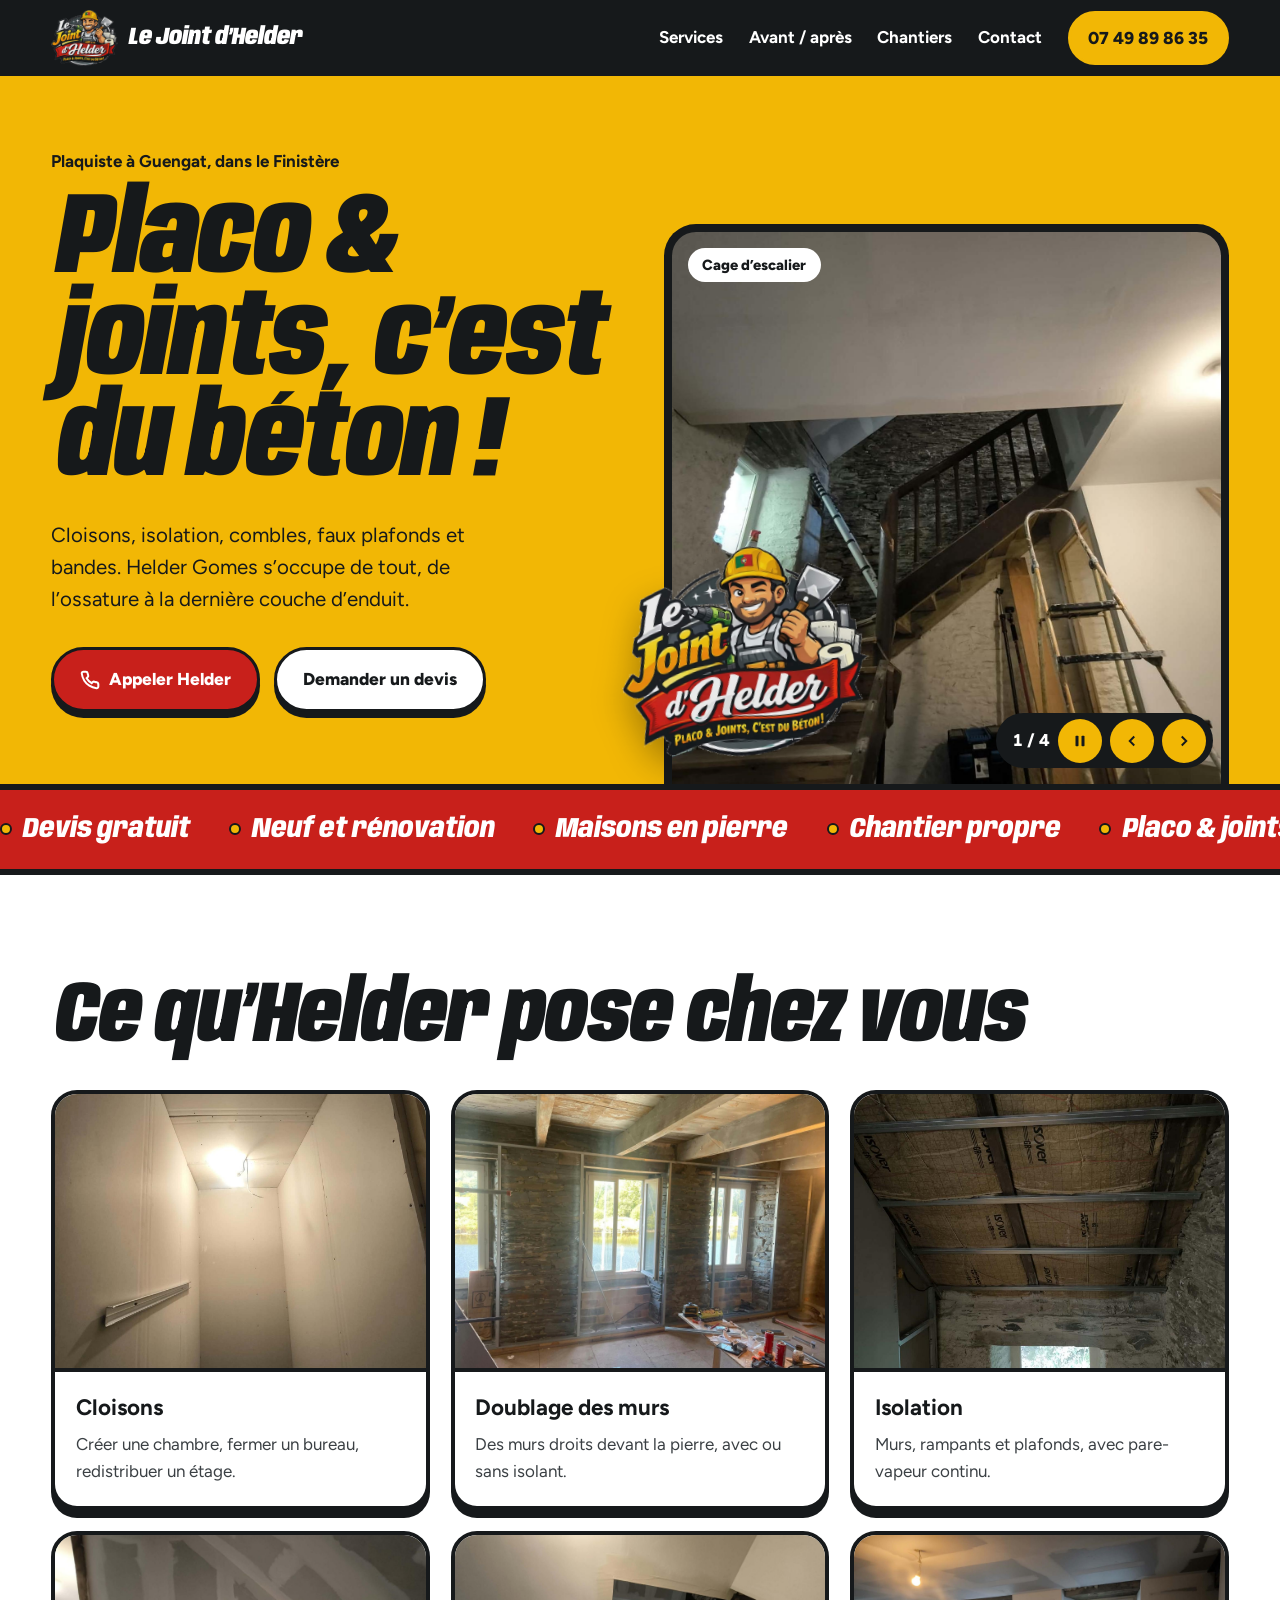
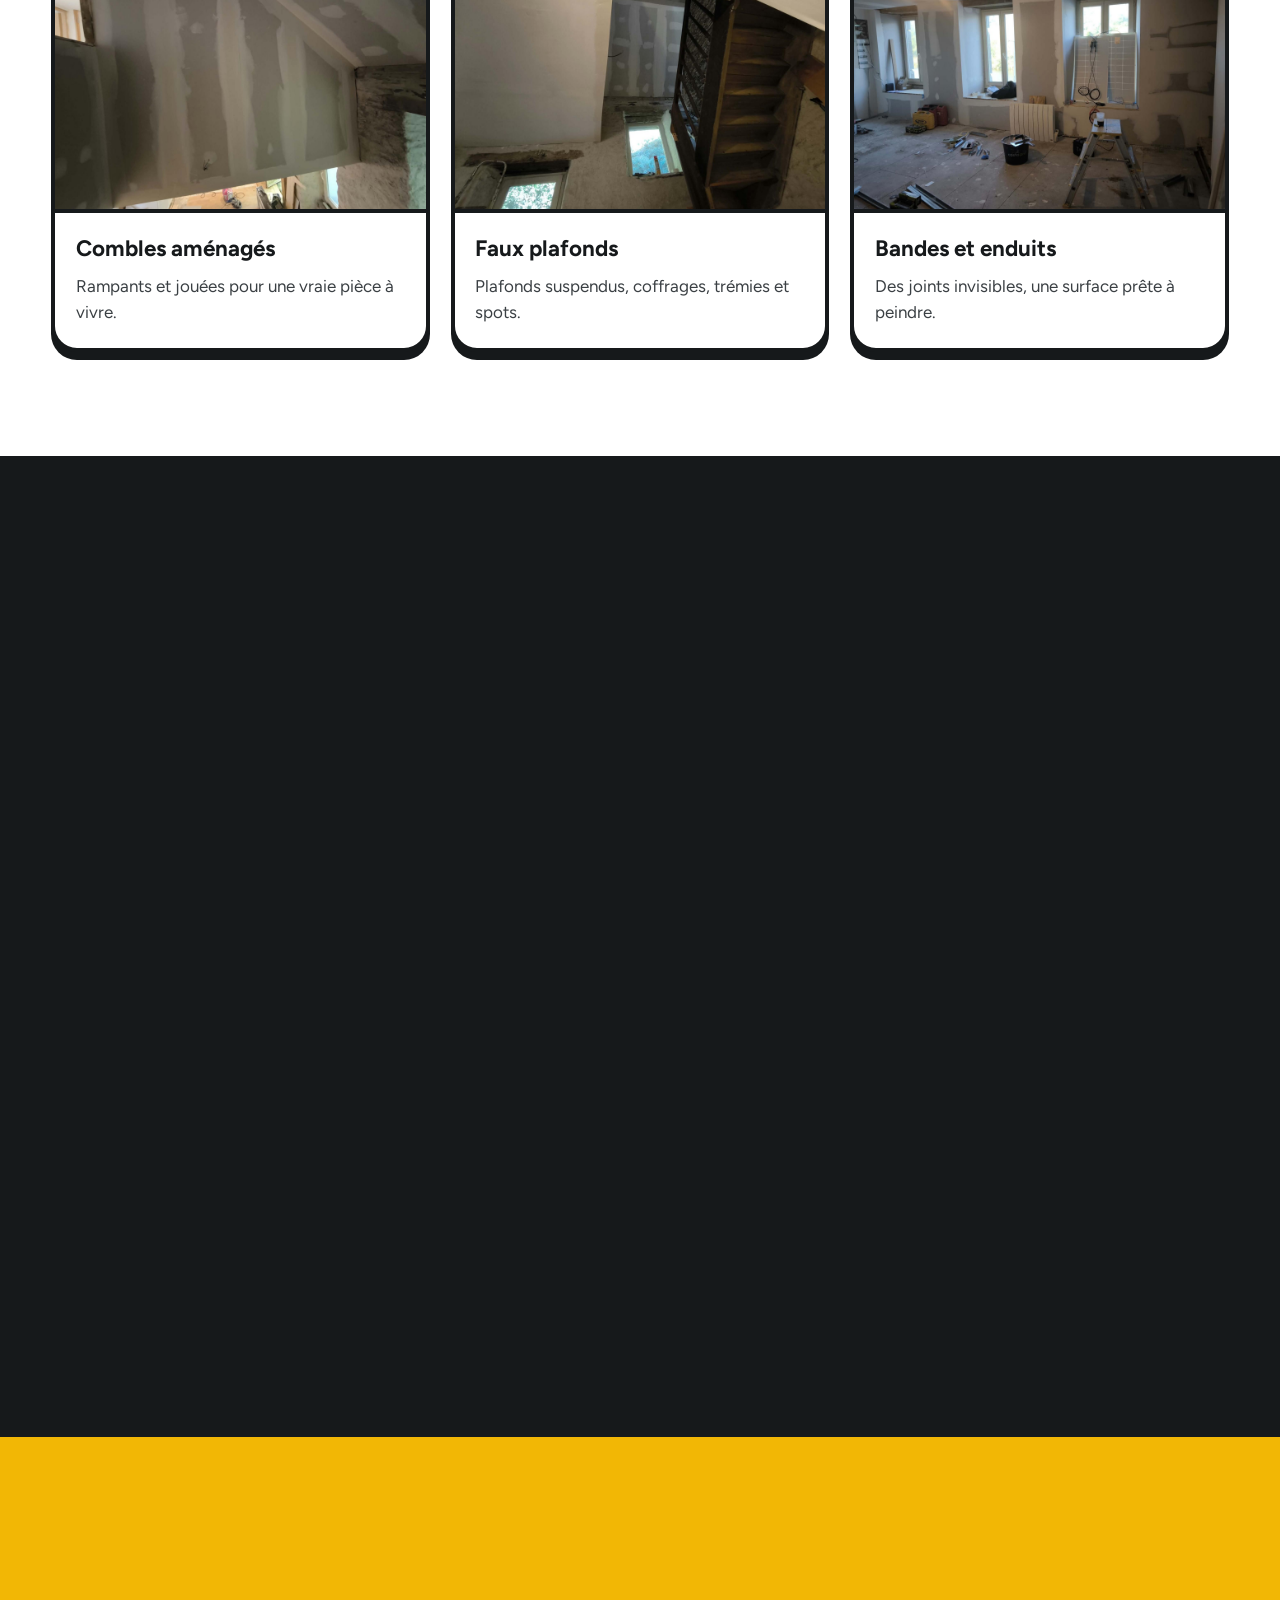
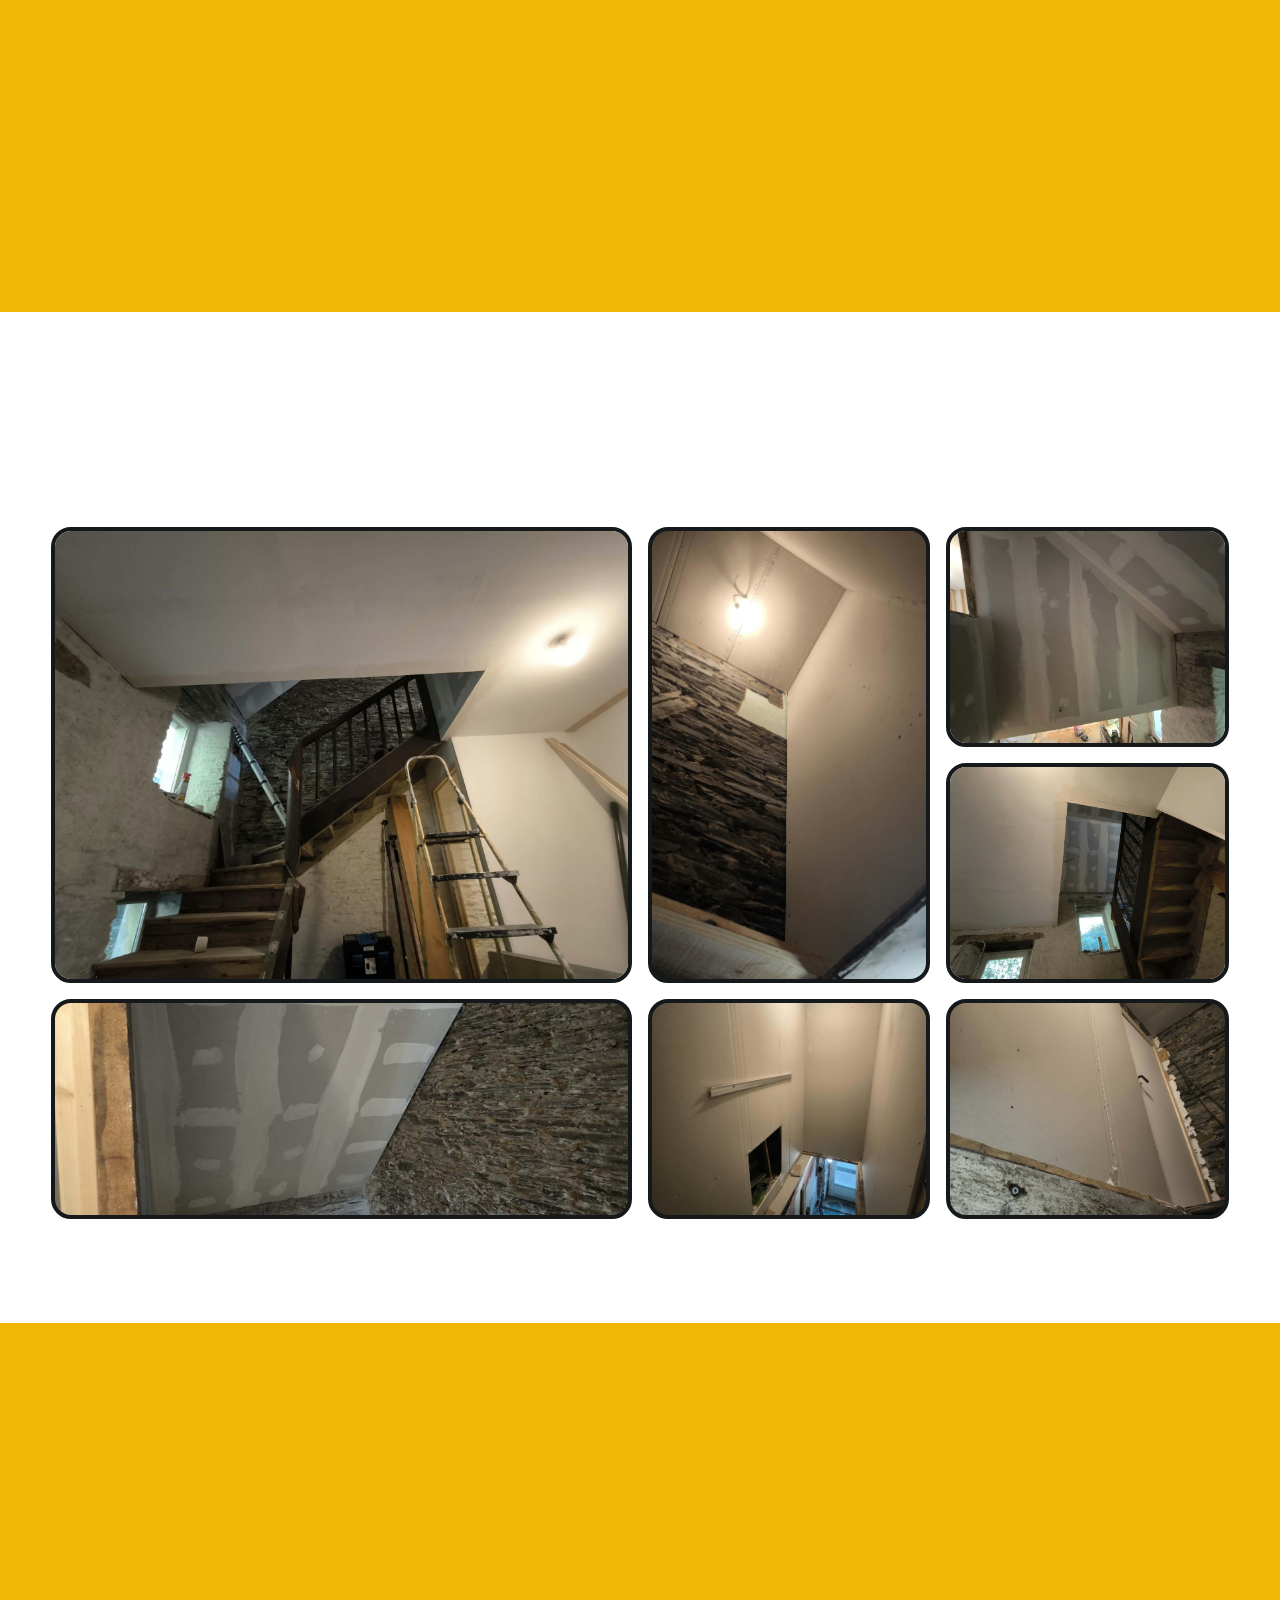
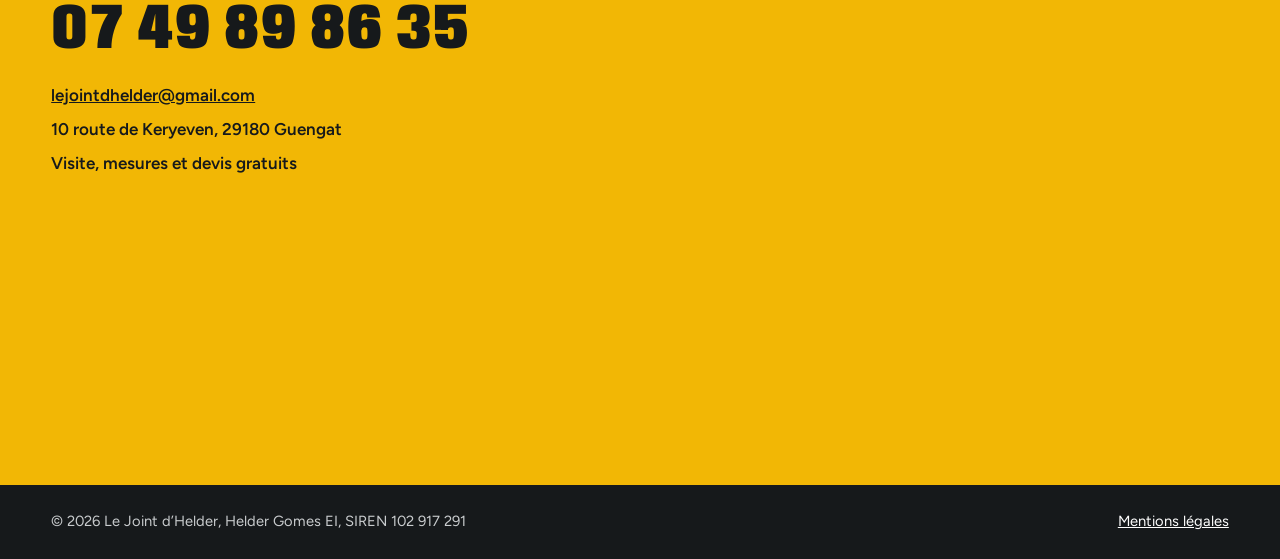
==== commit aecfbb9d: "Mobile : en-tête compact, titres qui ne débordent plus Co-Authored-By: Claude Opus 5.5 <noreply@anth" ====
--- a/a/index.html
+++ b/a/index.html
@@ -15,7 +15,7 @@
 :root{--loader-bg:#f2b705;--loader-fill:#c8201b;--loader-seam:rgba(22,25,27,.18);--jaune:#f2b705;--rouge:#c8201b;--ink:#16191b;--paper:#ffffff;--accent:#f2b705;--focus:#c8201b;--lb-radius:999px;--ml-radius:24px}
 body{font-family:Figtree,system-ui,sans-serif;color:var(--ink);background:var(--jaune);font-size:1.0625rem;line-height:1.55}
 .wrap{width:min(1240px,92vw);margin-inline:auto}
-.big{font-family:Anybody,sans-serif;font-style:italic;font-weight:900;font-stretch:68%;line-height:.88;letter-spacing:-.005em}
+.big{padding-inline:.06em;font-family:Anybody,sans-serif;font-style:italic;font-weight:900;font-stretch:68%;line-height:.88;letter-spacing:-.005em}
 h2.big{font-size:clamp(3rem,7vw,5.4rem);margin-bottom:2.2rem}
 .pill{display:inline-flex;align-items:center;gap:.6rem;font-weight:800;font-size:1.08rem;padding:1rem 1.6rem;border-radius:999px;text-decoration:none;border:3px solid var(--ink);box-shadow:0 6px 0 var(--ink);transition:transform .15s,box-shadow .15s,background .2s;cursor:pointer}
 .pill:hover{transform:translateY(3px);box-shadow:0 3px 0 var(--ink)}
@@ -152,8 +152,23 @@
 .steps li[data-anim].in::before{animation:pop .6s cubic-bezier(.3,1.8,.5,1) both}
 .steps li[data-anim-d="1"].in::before{animation-delay:.25s}.steps li[data-anim-d="2"].in::before{animation-delay:.35s}.steps li[data-anim-d="3"].in::before{animation-delay:.45s}
 @keyframes pop{from{transform:scale(0)}}
-h2.big[data-anim]{transform:translateX(-40px) skewX(-6deg)}
+h2.big[data-anim]{transform:translateY(30px) skewX(-6deg)}
 h2.big[data-anim].in{transform:none}
+body{overflow-x:clip}
+@media(max-width:600px){
+  .nav{min-height:64px;gap:.8rem}
+  .nav .logo{font-size:1.15rem;white-space:nowrap;gap:.5rem}
+  .nav .logo img{height:44px}
+  body.menu-open .nav ul{top:64px}
+  .menu-btn{padding:.5rem .9rem;font-size:.95rem}
+  h2.big{font-size:2.6rem;margin-bottom:1.6rem}
+  .steps li{padding:1.3rem 1.1rem 1.1rem}
+  .steps li::before{width:38px;height:38px;top:-19px;font-size:1.1rem}
+  .card div{padding:1rem 1.1rem 1.2rem}
+  footer{padding-bottom:84px}
+  .fab{padding:.75rem 1.2rem;font-size:1rem}
+}
+@media(max-width:380px){.nav .logo span{display:none}}
 footer{background:var(--ink);color:#c9ccce;font-size:.92rem}
 footer .wrap{display:flex;flex-wrap:wrap;gap:1rem;justify-content:space-between;align-items:center;padding:1.6rem 0}
 footer button{background:none;border:0;color:#fff;text-decoration:underline;cursor:pointer}
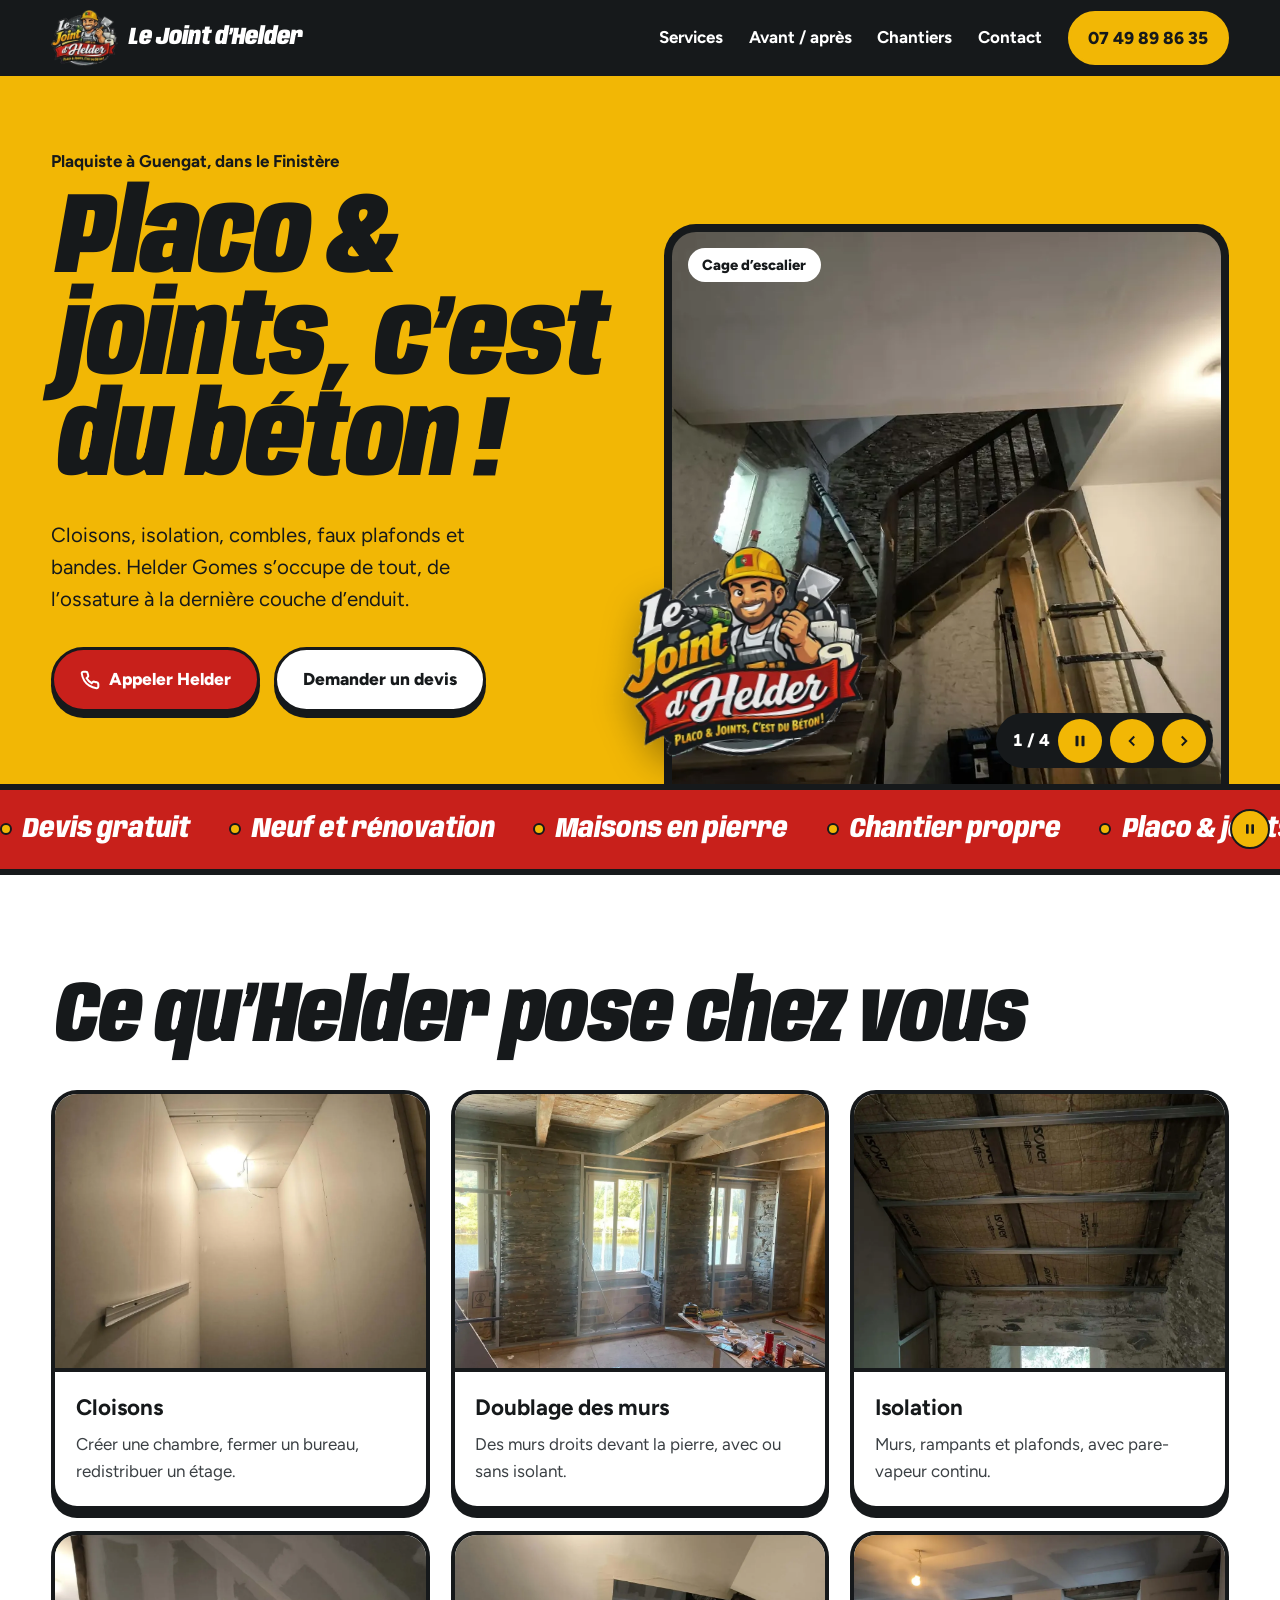
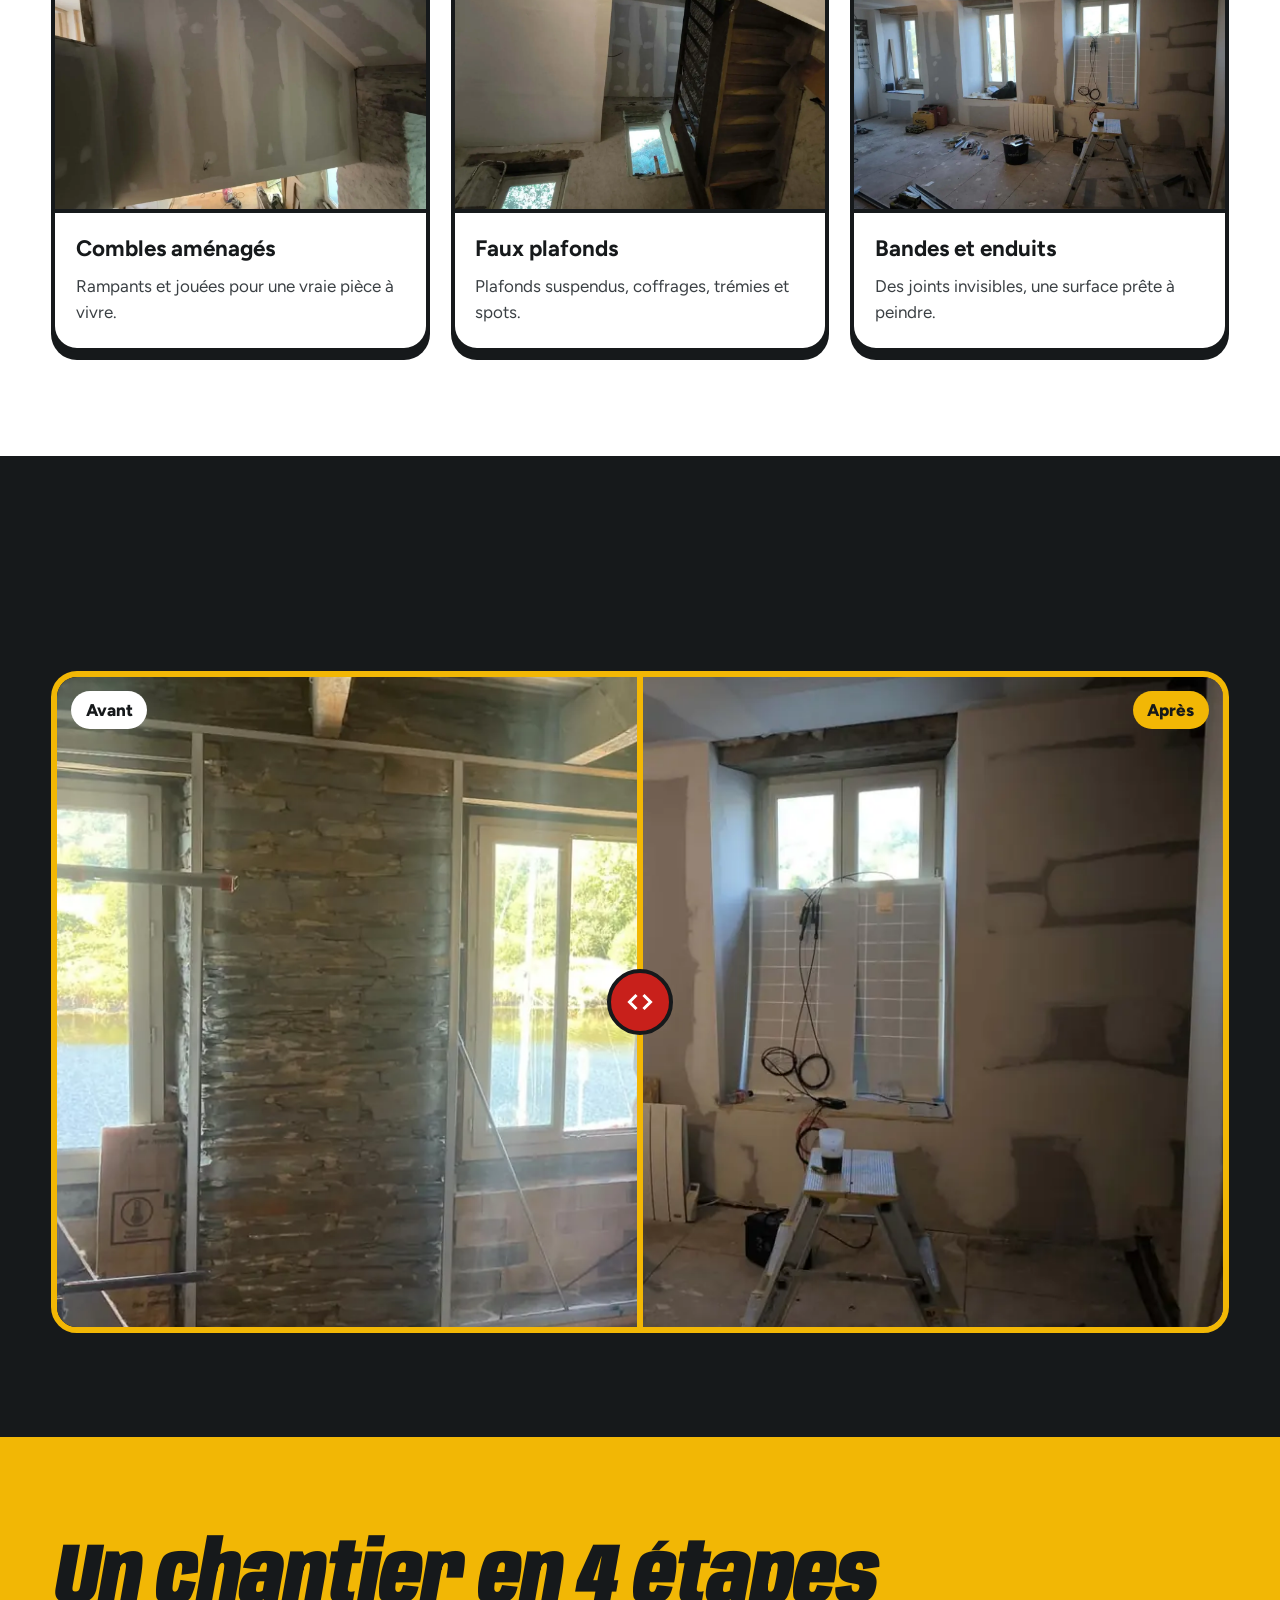
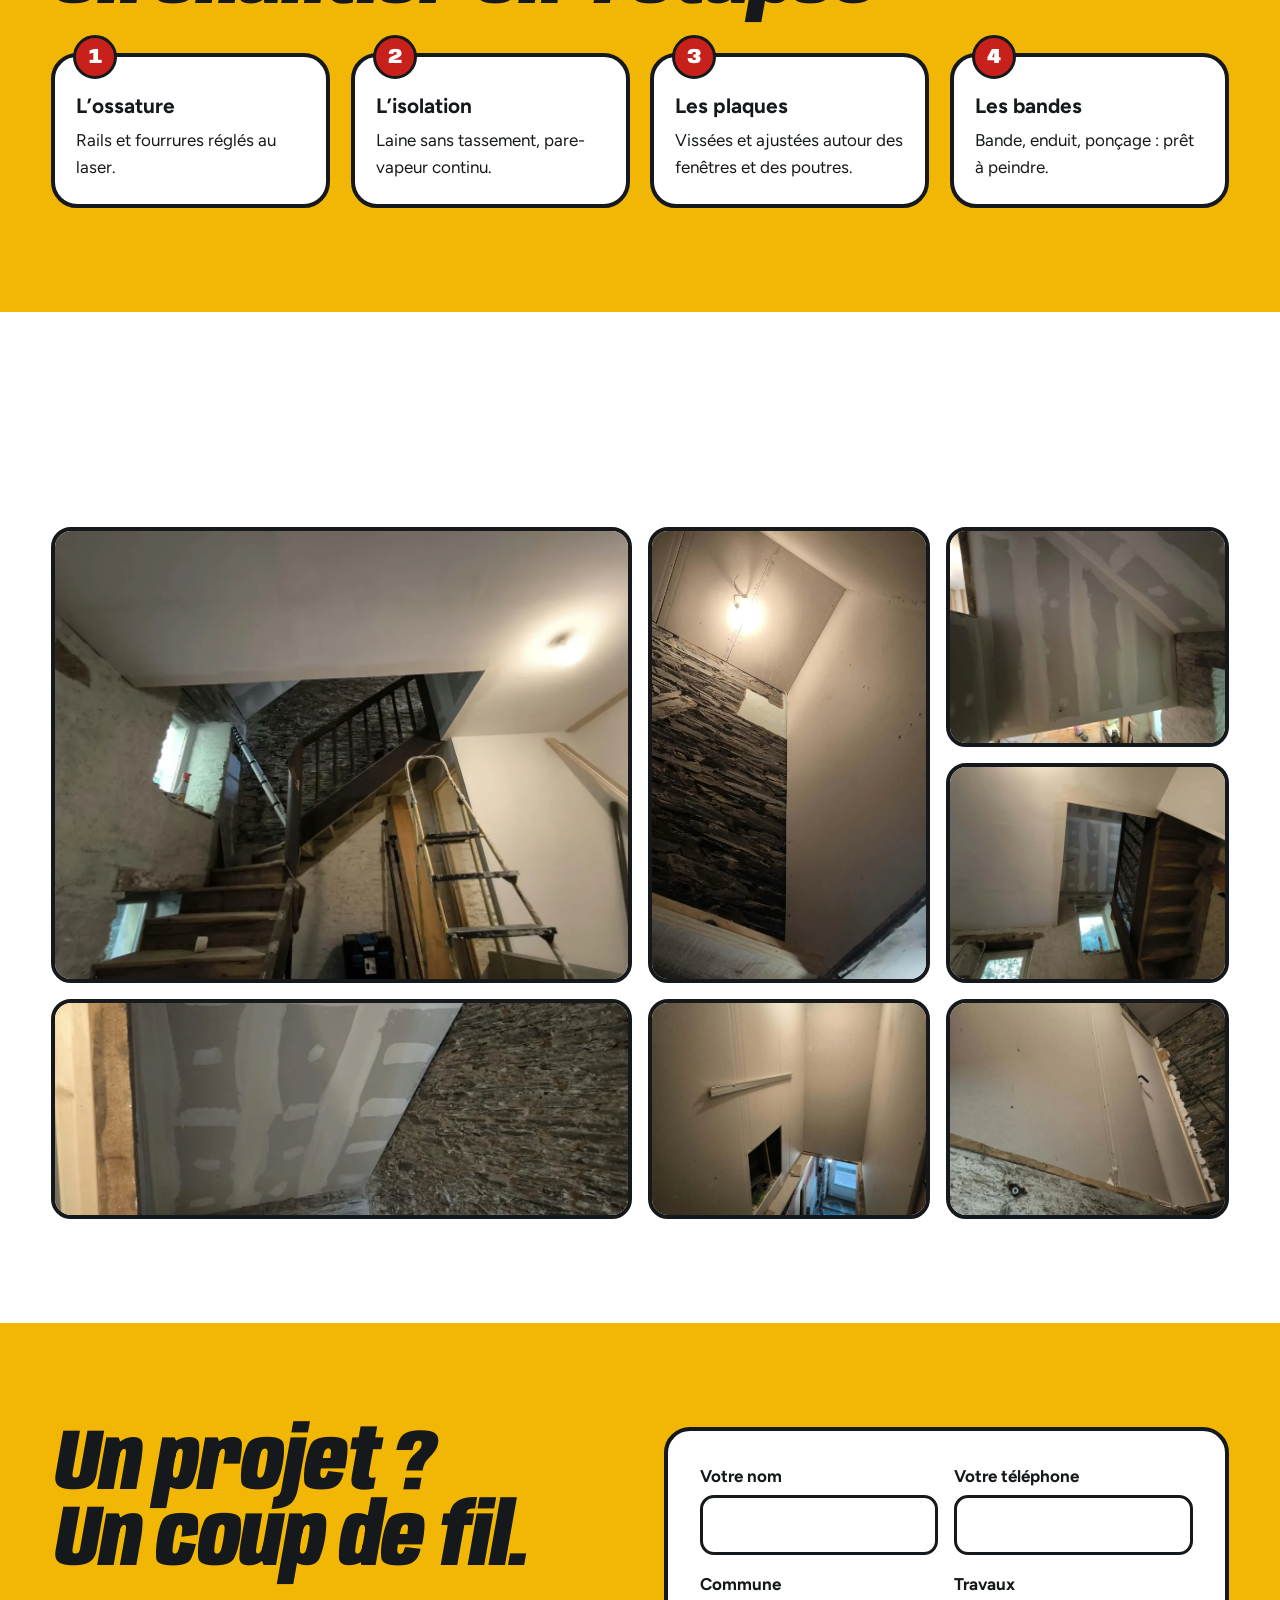
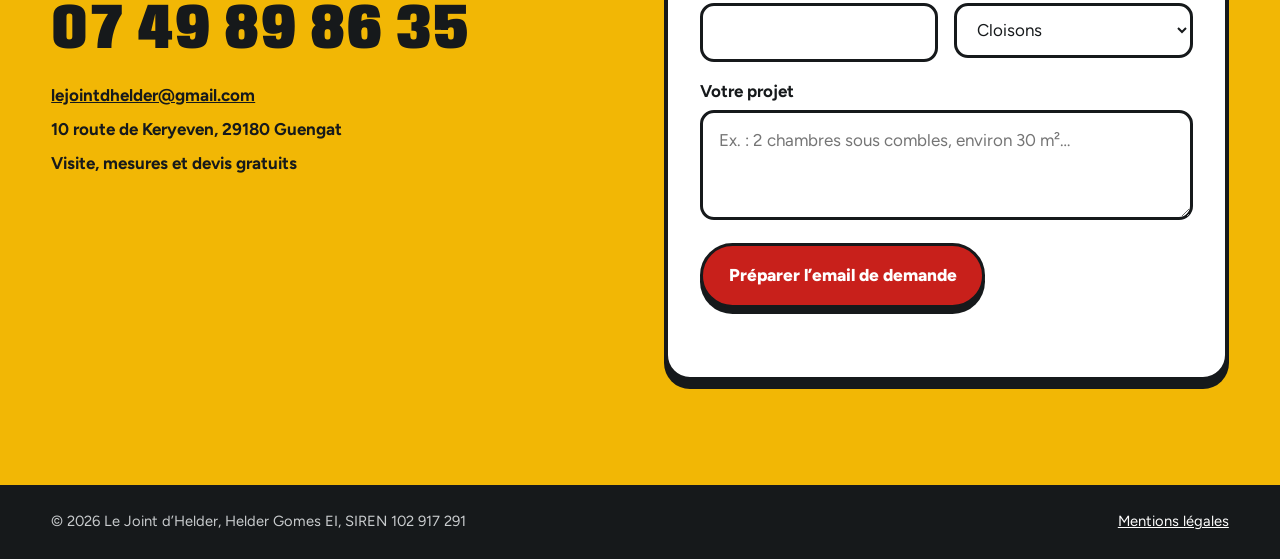
==== commit a79786b4: "Audit : images WebP, polices hébergées, SEO (canonical, OG, sitemap, noindex maquettes), accessibili" ====
--- a/a/index.html
+++ b/a/index.html
@@ -6,10 +6,17 @@
 <title>Le Joint d’Helder – Plaquiste à Guengat · Maquette A</title>
 <meta name="description" content="Le Joint d'Helder, plaquiste à Guengat (29) : cloisons, doublages, isolation, combles, faux plafonds, bandes et enduits. Devis gratuit au 07 49 89 86 35.">
 <meta name="theme-color" content="#f2b705">
-<link rel="icon" href="../photos/logo.png">
-<link rel="preconnect" href="https://fonts.googleapis.com">
-<link rel="preconnect" href="https://fonts.gstatic.com" crossorigin>
-<link href="https://fonts.googleapis.com/css2?family=Anybody:ital,wdth,wght@0,50..150,400..900;1,50..150,700..900&family=Figtree:wght@400;500;700;800&display=swap" rel="stylesheet">
+<meta name="robots" content="noindex">
+<link rel="icon" href="../photos/logo-160.png">
+<link rel="preload" href="../fonts/anybody-italic.woff2" as="font" type="font/woff2" crossorigin>
+<style>
+@font-face{font-family:Anybody;src:url(../fonts/anybody.woff2) format("woff2");font-weight:100 900;font-stretch:50% 150%;font-display:swap}
+@font-face{font-family:Anybody;font-style:italic;src:url(../fonts/anybody-italic.woff2) format("woff2");font-weight:100 900;font-stretch:50% 150%;font-display:swap}
+@font-face{font-family:Figtree;src:url(../fonts/figtree-400.woff2) format("woff2");font-weight:400;font-display:swap}
+@font-face{font-family:Figtree;src:url(../fonts/figtree-500.woff2) format("woff2");font-weight:500;font-display:swap}
+@font-face{font-family:Figtree;src:url(../fonts/figtree-700.woff2) format("woff2");font-weight:700;font-display:swap}
+@font-face{font-family:Figtree;src:url(../fonts/figtree-800.woff2) format("woff2");font-weight:800;font-display:swap}
+</style>
 <link rel="stylesheet" href="../shared/base.css">
 <style>
 :root{--loader-bg:#f2b705;--loader-fill:#c8201b;--loader-seam:rgba(22,25,27,.18);--jaune:#f2b705;--rouge:#c8201b;--ink:#16191b;--paper:#ffffff;--accent:#f2b705;--focus:#c8201b;--lb-radius:999px;--ml-radius:24px}
@@ -143,7 +150,8 @@
 @keyframes wobble{0%,100%{transform:rotate(0)}50%{transform:rotate(1.5deg) translateY(-4px)}}
 .ribbon{overflow:hidden}
 .ribbon .track{display:flex;width:max-content;animation:marquee 26s linear infinite}
-.ribbon:hover .track{animation-play-state:paused}
+.ribbon{position:relative}.ribbon:hover .track,.ribbon.paused .track{animation-play-state:paused}
+.rb-pause{position:absolute;right:10px;top:50%;transform:translateY(-50%);z-index:2;width:40px;height:40px;border-radius:50%;border:2px solid var(--ink);background:var(--jaune);color:var(--ink);display:grid;place-items:center;cursor:pointer}.rb-pause svg{width:16px;height:16px}
 .ribbon ul{flex:none;padding-right:2.4rem;width:auto;margin:0}
 @keyframes marquee{to{transform:translateX(-50%)}}
 .card{transition:transform .18s,box-shadow .18s}
@@ -169,6 +177,7 @@
   .fab{padding:.75rem 1.2rem;font-size:1rem}
 }
 @media(max-width:380px){.nav .logo span{display:none}}
+@media(max-width:860px){.slider-ui{right:auto;left:12px}.sticker{left:auto;right:-4%;width:40%}}
 footer{background:var(--ink);color:#c9ccce;font-size:.92rem}
 footer .wrap{display:flex;flex-wrap:wrap;gap:1rem;justify-content:space-between;align-items:center;padding:1.6rem 0}
 footer button{background:none;border:0;color:#fff;text-decoration:underline;cursor:pointer}
@@ -181,7 +190,7 @@
 
 <header>
   <div class="wrap nav">
-    <a class="logo" href="#top"><img src="../photos/logo.png" alt="" width="67" height="56"><span translate="no">Le Joint d’Helder</span></a>
+    <a class="logo" href="#top"><img src="../photos/logo-160.webp" alt="" width="67" height="56"><span translate="no">Le Joint d’Helder</span></a>
     <ul data-menu-links>
       <li><a href="#services">Services</a></li>
       <li><a href="#avant-apres">Avant / après</a></li>
@@ -207,12 +216,12 @@
       </div>
     </div>
     <div class="stage" data-slider-scope>
-      <div class="sticker-wrap"><img class="sticker" src="../photos/logo.png" alt="" width="640" height="536"></div>
+      <div class="sticker-wrap"><img class="sticker" src="../photos/logo-400.webp" alt="" width="640" height="536"></div>
       <div class="frame" data-slider data-duration="1150" aria-roledescription="carrousel" aria-label="Photos de chantiers">
-        <figure class="slide"><img src="../photos/escalier-finition.jpg" alt="Cage d’escalier rénovée" width="1800" height="1350" fetchpriority="high"><figcaption>Cage d’escalier</figcaption></figure>
-        <figure class="slide"><img src="../photos/piece-plaques-jointees.jpg" alt="Pièce de vie aux bandes terminées" width="1800" height="1350"><figcaption>Bandes terminées</figcaption></figure>
-        <figure class="slide"><img src="../photos/isolation-rampants.jpg" alt="Isolation des rampants" width="1350" height="1800"><figcaption>Isolation des combles</figcaption></figure>
-        <figure class="slide"><img src="../photos/ossature-mur-pierre.jpg" alt="Ossature devant un mur en pierre" width="1800" height="1350"><figcaption>Doublage sur pierre</figcaption></figure>
+        <figure class="slide"><img src="../photos/escalier-finition-1200.webp" srcset="../photos/escalier-finition-600.webp 600w, ../photos/escalier-finition-1200.webp 1200w" sizes="(max-width: 860px) 100vw, 50vw" alt="Cage d’escalier rénovée" width="1800" height="1350" fetchpriority="high"><figcaption>Cage d’escalier</figcaption></figure>
+        <figure class="slide"><img src="../photos/piece-plaques-jointees-1200.webp" srcset="../photos/piece-plaques-jointees-600.webp 600w, ../photos/piece-plaques-jointees-1200.webp 1200w" sizes="(max-width: 860px) 100vw, 50vw" alt="Pièce de vie aux bandes terminées" width="1800" height="1350"><figcaption>Bandes terminées</figcaption></figure>
+        <figure class="slide"><img src="../photos/isolation-rampants-1200.webp" srcset="../photos/isolation-rampants-600.webp 600w, ../photos/isolation-rampants-1200.webp 1200w" sizes="(max-width: 860px) 100vw, 50vw" alt="Isolation des rampants" width="1350" height="1800"><figcaption>Isolation des combles</figcaption></figure>
+        <figure class="slide"><img src="../photos/ossature-mur-pierre-1200.webp" srcset="../photos/ossature-mur-pierre-600.webp 600w, ../photos/ossature-mur-pierre-1200.webp 1200w" sizes="(max-width: 860px) 100vw, 50vw" alt="Ossature devant un mur en pierre" width="1800" height="1350"><figcaption>Doublage sur pierre</figcaption></figure>
       </div>
       <div class="slider-ui">
         <span class="count" data-count aria-live="polite">1 / 4</span>
@@ -224,18 +233,18 @@
   </div>
 </section>
 
-<div class="ribbon"><div class="track"><ul aria-hidden="false"><li>Devis gratuit</li><li>Neuf et rénovation</li><li>Maisons en pierre</li><li>Chantier propre</li><li>Placo &amp; joints, c’est du béton&nbsp;!</li></ul><ul aria-hidden="true"><li>Devis gratuit</li><li>Neuf et rénovation</li><li>Maisons en pierre</li><li>Chantier propre</li><li>Placo &amp; joints, c’est du béton&nbsp;!</li></ul></div></div>
+<div class="ribbon"><button type="button" class="rb-pause" aria-pressed="false" aria-label="Mettre le bandeau en pause"><svg aria-hidden="true" focusable="false" viewBox="0 0 24 24" fill="currentColor"><rect x="6" y="5" width="4" height="14" rx="1"/><rect x="14" y="5" width="4" height="14" rx="1"/></svg></button><div class="track"><ul aria-hidden="false"><li>Devis gratuit</li><li>Neuf et rénovation</li><li>Maisons en pierre</li><li>Chantier propre</li><li>Placo &amp; joints, c’est du béton&nbsp;!</li></ul><ul aria-hidden="true"><li>Devis gratuit</li><li>Neuf et rénovation</li><li>Maisons en pierre</li><li>Chantier propre</li><li>Placo &amp; joints, c’est du béton&nbsp;!</li></ul></div></div>
 
 <section class="white pad" id="services">
   <div class="wrap">
     <h2 data-anim class="big">Ce qu’Helder pose chez vous</h2>
     <div class="cards">
-      <article data-anim data-anim-d="0" class="card"><img src="../photos/cage-escalier.jpg" alt="Cloisons autour d’une cage d’escalier" width="1350" height="1800" loading="lazy"><div><h3>Cloisons</h3><p>Créer une chambre, fermer un bureau, redistribuer un étage.</p></div></article>
-      <article data-anim data-anim-d="1" class="card"><img src="../photos/ossature-mur-pierre.jpg" alt="Ossature devant un mur en pierre" width="1800" height="1350" loading="lazy"><div><h3>Doublage des murs</h3><p>Des murs droits devant la pierre, avec ou sans isolant.</p></div></article>
-      <article data-anim data-anim-d="2" class="card"><img src="../photos/isolation-rampants.jpg" alt="Laine minérale entre les chevrons" width="1350" height="1800" loading="lazy"><div><h3>Isolation</h3><p>Murs, rampants et plafonds, avec pare-vapeur continu.</p></div></article>
-      <article data-anim data-anim-d="0" class="card"><img src="../photos/rampant-joints.jpg" alt="Rampant de combles jointé" width="1800" height="1350" loading="lazy"><div><h3>Combles aménagés</h3><p>Rampants et jouées pour une vraie pièce à vivre.</p></div></article>
-      <article data-anim data-anim-d="1" class="card"><img src="../photos/tremie-escalier.jpg" alt="Trémie d’escalier habillée" width="1800" height="1350" loading="lazy"><div><h3>Faux plafonds</h3><p>Plafonds suspendus, coffrages, trémies et spots.</p></div></article>
-      <article data-anim data-anim-d="2" class="card"><img src="../photos/piece-plaques-jointees.jpg" alt="Pièce aux plaques jointées" width="1800" height="1350" loading="lazy"><div><h3>Bandes et enduits</h3><p>Des joints invisibles, une surface prête à peindre.</p></div></article>
+      <article data-anim data-anim-d="0" class="card"><img src="../photos/cage-escalier-1200.webp" srcset="../photos/cage-escalier-600.webp 600w, ../photos/cage-escalier-1200.webp 1200w" sizes="(max-width: 860px) 100vw, 50vw" alt="Cloisons autour d’une cage d’escalier" width="1350" height="1800" loading="lazy"><div><h3>Cloisons</h3><p>Créer une chambre, fermer un bureau, redistribuer un étage.</p></div></article>
+      <article data-anim data-anim-d="1" class="card"><img src="../photos/ossature-mur-pierre-1200.webp" srcset="../photos/ossature-mur-pierre-600.webp 600w, ../photos/ossature-mur-pierre-1200.webp 1200w" sizes="(max-width: 860px) 100vw, 50vw" alt="Ossature devant un mur en pierre" width="1800" height="1350" loading="lazy"><div><h3>Doublage des murs</h3><p>Des murs droits devant la pierre, avec ou sans isolant.</p></div></article>
+      <article data-anim data-anim-d="2" class="card"><img src="../photos/isolation-rampants-1200.webp" srcset="../photos/isolation-rampants-600.webp 600w, ../photos/isolation-rampants-1200.webp 1200w" sizes="(max-width: 860px) 100vw, 50vw" alt="Laine minérale entre les chevrons" width="1350" height="1800" loading="lazy"><div><h3>Isolation</h3><p>Murs, rampants et plafonds, avec pare-vapeur continu.</p></div></article>
+      <article data-anim data-anim-d="0" class="card"><img src="../photos/rampant-joints-1200.webp" srcset="../photos/rampant-joints-600.webp 600w, ../photos/rampant-joints-1200.webp 1200w" sizes="(max-width: 860px) 100vw, 50vw" alt="Rampant de combles jointé" width="1800" height="1350" loading="lazy"><div><h3>Combles aménagés</h3><p>Rampants et jouées pour une vraie pièce à vivre.</p></div></article>
+      <article data-anim data-anim-d="1" class="card"><img src="../photos/tremie-escalier-1200.webp" srcset="../photos/tremie-escalier-600.webp 600w, ../photos/tremie-escalier-1200.webp 1200w" sizes="(max-width: 860px) 100vw, 50vw" alt="Trémie d’escalier habillée" width="1800" height="1350" loading="lazy"><div><h3>Faux plafonds</h3><p>Plafonds suspendus, coffrages, trémies et spots.</p></div></article>
+      <article data-anim data-anim-d="2" class="card"><img src="../photos/piece-plaques-jointees-1200.webp" srcset="../photos/piece-plaques-jointees-600.webp 600w, ../photos/piece-plaques-jointees-1200.webp 1200w" sizes="(max-width: 860px) 100vw, 50vw" alt="Pièce aux plaques jointées" width="1800" height="1350" loading="lazy"><div><h3>Bandes et enduits</h3><p>Des joints invisibles, une surface prête à peindre.</p></div></article>
     </div>
   </div>
 </section>
@@ -244,8 +253,8 @@
   <div class="wrap">
     <h2 data-anim class="big" style="color:var(--jaune)">Avant, après</h2>
     <div class="ba" data-ba data-anim>
-      <img src="../photos/ossature-mur-pierre.jpg" alt="Avant : ossature devant le mur en pierre" width="1800" height="1350" loading="lazy">
-      <img class="after" src="../photos/piece-plaques-jointees.jpg" alt="Après : plaques jointées" width="1800" height="1350" loading="lazy">
+      <img src="../photos/ossature-mur-pierre-1200.webp" srcset="../photos/ossature-mur-pierre-600.webp 600w, ../photos/ossature-mur-pierre-1200.webp 1200w" sizes="(max-width: 860px) 100vw, 50vw" alt="Avant : ossature devant le mur en pierre" width="1800" height="1350" loading="lazy">
+      <img class="after" src="../photos/piece-plaques-jointees-1200.webp" srcset="../photos/piece-plaques-jointees-600.webp 600w, ../photos/piece-plaques-jointees-1200.webp 1200w" sizes="(max-width: 860px) 100vw, 50vw" alt="Après : plaques jointées" width="1800" height="1350" loading="lazy">
       <span class="tag t1">Avant</span><span class="tag t2">Après</span>
       <span class="line"></span>
       <input type="range" min="0" max="100" value="50" aria-label="Glisser pour comparer avant et après">
@@ -270,13 +279,13 @@
   <div class="wrap">
     <h2 data-anim class="big">Les chantiers</h2>
     <div class="gal" data-gallery>
-      <button type="button" class="wide tall" data-src="../photos/escalier-finition.jpg" data-cap="Cage d’escalier"><img src="../photos/escalier-finition.jpg" alt="Cage d’escalier" width="1800" height="1350" loading="lazy"></button>
-      <button type="button" class="tall" data-src="../photos/doublage-pierre.jpg" data-cap="Doublage et pierre apparente"><img src="../photos/doublage-pierre.jpg" alt="Doublage et pierre apparente" width="1350" height="1800" loading="lazy"></button>
-      <button type="button" data-src="../photos/rampant-joints.jpg" data-cap="Rampant de combles"><img src="../photos/rampant-joints.jpg" alt="Rampant de combles" width="1800" height="1350" loading="lazy"></button>
-      <button type="button" data-src="../photos/tremie-escalier.jpg" data-cap="Trémie d’escalier"><img src="../photos/tremie-escalier.jpg" alt="Trémie d’escalier" width="1800" height="1350" loading="lazy"></button>
-      <button type="button" class="wide" data-src="../photos/combles-joints.jpg" data-cap="Jouée de combles"><img src="../photos/combles-joints.jpg" alt="Jouée de combles" width="1800" height="1350" loading="lazy"></button>
-      <button type="button" data-src="../photos/cage-escalier-haut.jpg" data-cap="Cage d’escalier en plaques"><img src="../photos/cage-escalier-haut.jpg" alt="Cage d’escalier en plaques" width="1350" height="1800" loading="lazy"></button>
-      <button type="button" data-src="../photos/doublage-poutre.jpg" data-cap="Doublage sous poutre"><img src="../photos/doublage-poutre.jpg" alt="Doublage sous poutre" width="1350" height="1800" loading="lazy"></button>
+      <button type="button" class="wide tall" data-src="../photos/escalier-finition-1200.webp" data-cap="Cage d’escalier"><img src="../photos/escalier-finition-1200.webp" srcset="../photos/escalier-finition-600.webp 600w, ../photos/escalier-finition-1200.webp 1200w" sizes="(max-width: 860px) 100vw, 50vw" alt="Cage d’escalier" width="1800" height="1350" loading="lazy"></button>
+      <button type="button" class="tall" data-src="../photos/doublage-pierre-1200.webp" data-cap="Doublage et pierre apparente"><img src="../photos/doublage-pierre-1200.webp" srcset="../photos/doublage-pierre-600.webp 600w, ../photos/doublage-pierre-1200.webp 1200w" sizes="(max-width: 860px) 100vw, 50vw" alt="Doublage et pierre apparente" width="1350" height="1800" loading="lazy"></button>
+      <button type="button" data-src="../photos/rampant-joints-1200.webp" data-cap="Rampant de combles"><img src="../photos/rampant-joints-1200.webp" srcset="../photos/rampant-joints-600.webp 600w, ../photos/rampant-joints-1200.webp 1200w" sizes="(max-width: 860px) 100vw, 50vw" alt="Rampant de combles" width="1800" height="1350" loading="lazy"></button>
+      <button type="button" data-src="../photos/tremie-escalier-1200.webp" data-cap="Trémie d’escalier"><img src="../photos/tremie-escalier-1200.webp" srcset="../photos/tremie-escalier-600.webp 600w, ../photos/tremie-escalier-1200.webp 1200w" sizes="(max-width: 860px) 100vw, 50vw" alt="Trémie d’escalier" width="1800" height="1350" loading="lazy"></button>
+      <button type="button" class="wide" data-src="../photos/combles-joints-1200.webp" data-cap="Jouée de combles"><img src="../photos/combles-joints-1200.webp" srcset="../photos/combles-joints-600.webp 600w, ../photos/combles-joints-1200.webp 1200w" sizes="(max-width: 860px) 100vw, 50vw" alt="Jouée de combles" width="1800" height="1350" loading="lazy"></button>
+      <button type="button" data-src="../photos/cage-escalier-haut-1200.webp" data-cap="Cage d’escalier en plaques"><img src="../photos/cage-escalier-haut-1200.webp" srcset="../photos/cage-escalier-haut-600.webp 600w, ../photos/cage-escalier-haut-1200.webp 1200w" sizes="(max-width: 860px) 100vw, 50vw" alt="Cage d’escalier en plaques" width="1350" height="1800" loading="lazy"></button>
+      <button type="button" data-src="../photos/doublage-poutre-1200.webp" data-cap="Doublage sous poutre"><img src="../photos/doublage-poutre-1200.webp" srcset="../photos/doublage-poutre-600.webp 600w, ../photos/doublage-poutre-1200.webp 1200w" sizes="(max-width: 860px) 100vw, 50vw" alt="Doublage sous poutre" width="1350" height="1800" loading="lazy"></button>
     </div>
   </div>
 </section>
@@ -306,7 +315,7 @@
 </main>
 
 <footer><div class="wrap"><span>© <span data-year></span> Le Joint d’Helder, Helder Gomes EI, SIREN 102 917 291</span><button type="button" data-ml>Mentions légales</button></div></footer>
-<a class="pill pill-red fab" href="tel:+33749898635" aria-label="Appeler Helder au 07 49 89 86 35">Appeler</a>
+<aside aria-label="Appel rapide"><a class="pill pill-red fab" href="tel:+33749898635" aria-label="Appeler Helder au 07 49 89 86 35">Appeler</a></aside>
 <dialog class="ml" id="ml" aria-labelledby="mlT">
   <button class="ml-x" type="button" data-ml-close aria-label="Fermer"><svg aria-hidden="true" focusable="false" viewBox="0 0 24 24" fill="none" stroke="currentColor" stroke-width="2.4"><path d="M6 6l12 12M18 6L6 18"/></svg></button>
   <h2 id="mlT">Mentions légales</h2>
@@ -322,6 +331,11 @@
   <p>Ce site ne dépose aucun cookie de suivi et ne collecte aucune donnée automatiquement. Le formulaire de devis ouvre votre messagerie : les informations envoyées servent uniquement à répondre à votre demande et ne sont jamais transmises à des tiers. Pour en demander la suppression, écrivez à lejointdhelder@gmail.com.</p>
 </dialog>
 <script src="../shared/site.js"></script>
+<script>
+(()=>{const r=document.querySelector(".ribbon"),b=r.querySelector(".rb-pause");
+b.addEventListener("click",()=>{const p=r.classList.toggle("paused");b.setAttribute("aria-pressed",p);b.setAttribute("aria-label",p?"Relancer le bandeau":"Mettre le bandeau en pause");
+b.innerHTML=p?'<svg aria-hidden="true" focusable="false" viewBox="0 0 24 24" fill="currentColor"><path d="M8 5v14l11-7z"/></svg>':'<svg aria-hidden="true" focusable="false" viewBox="0 0 24 24" fill="currentColor"><rect x="6" y="5" width="4" height="14" rx="1"/><rect x="14" y="5" width="4" height="14" rx="1"/></svg>'})})();
+</script>
 
 </body>
 </html>
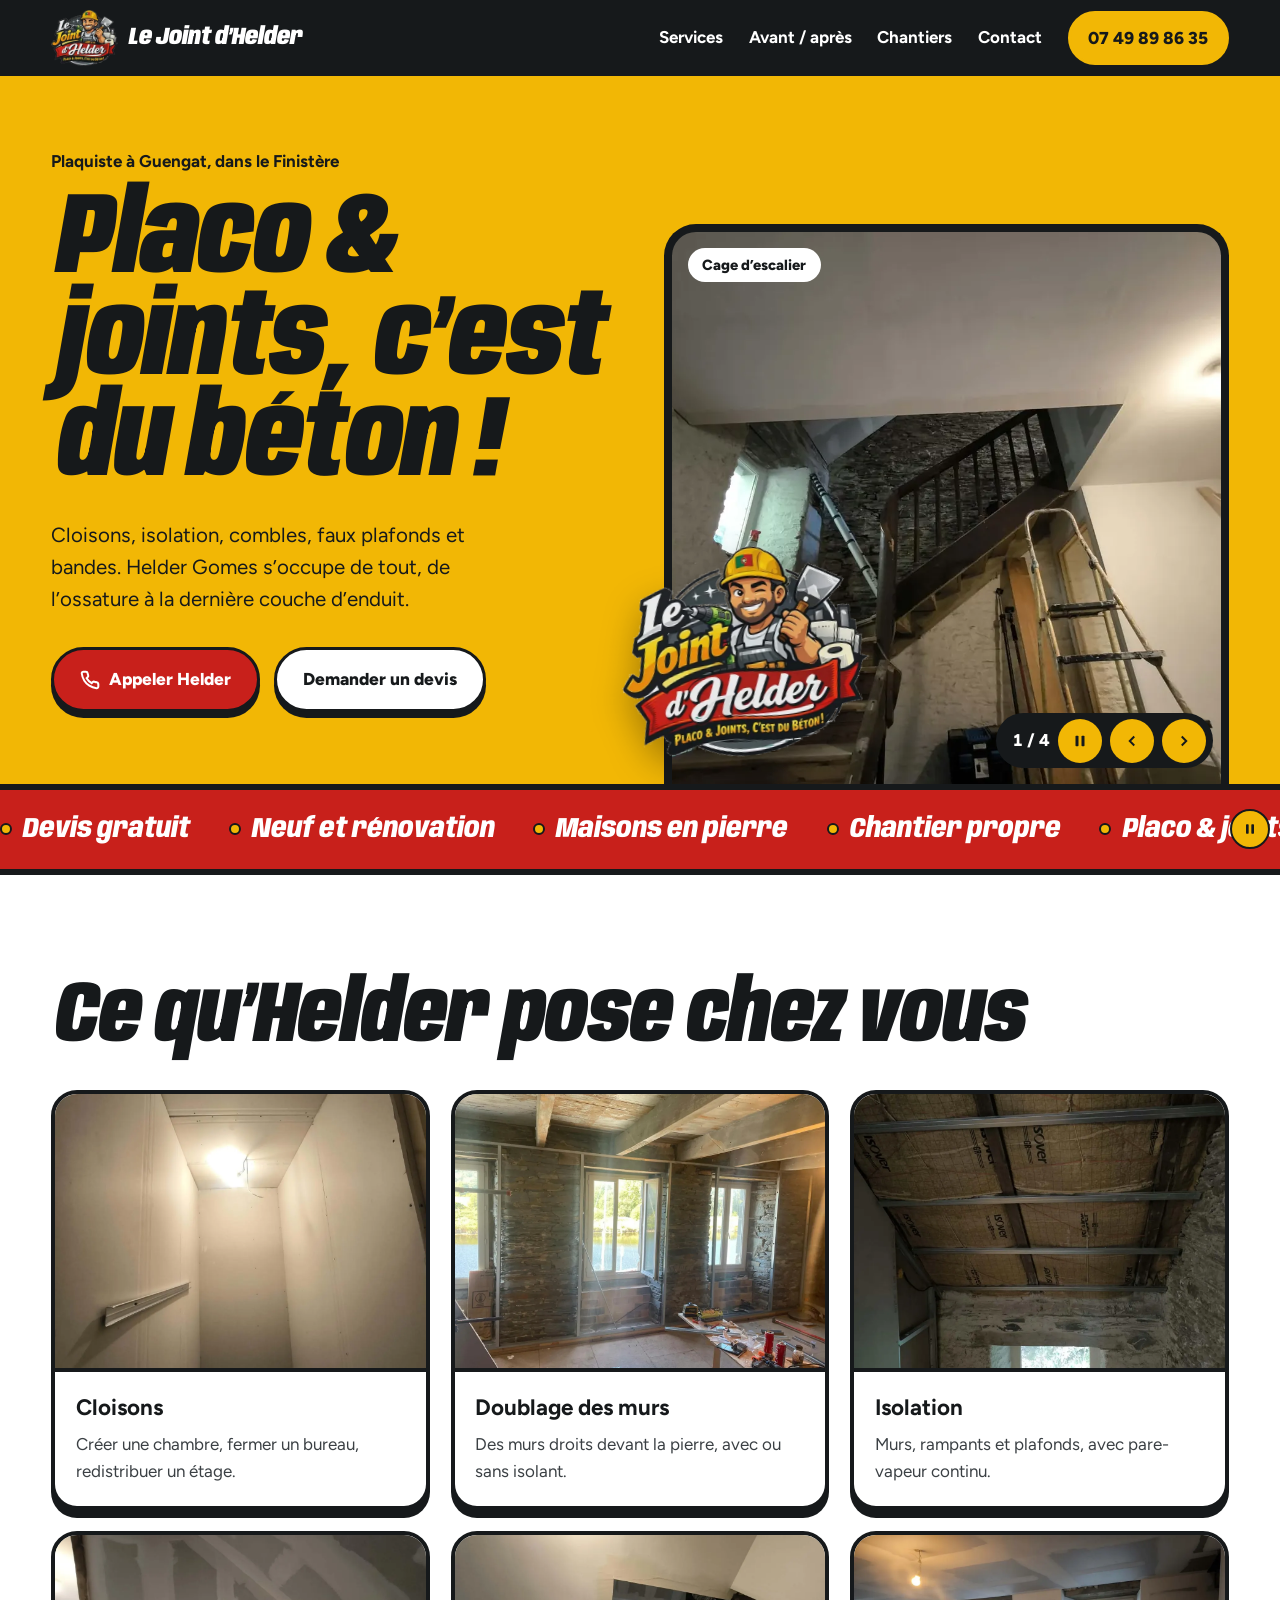
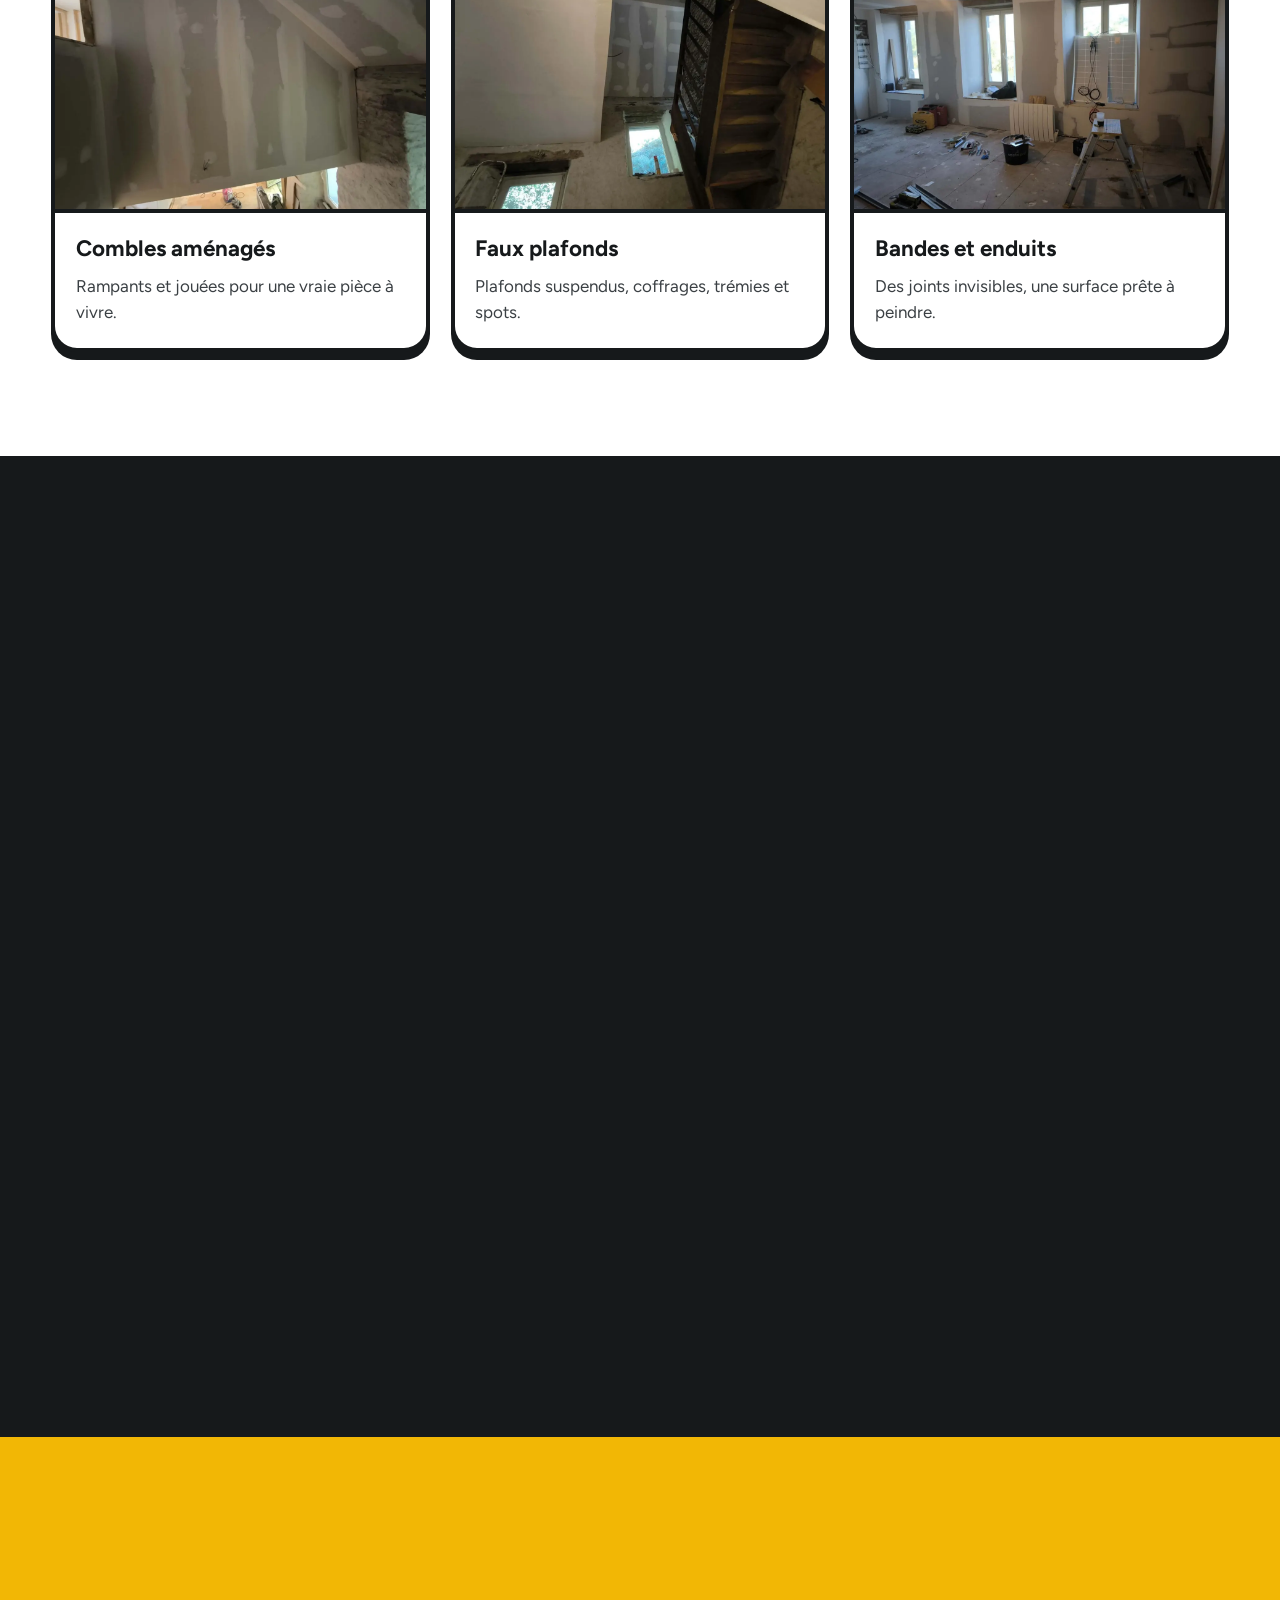
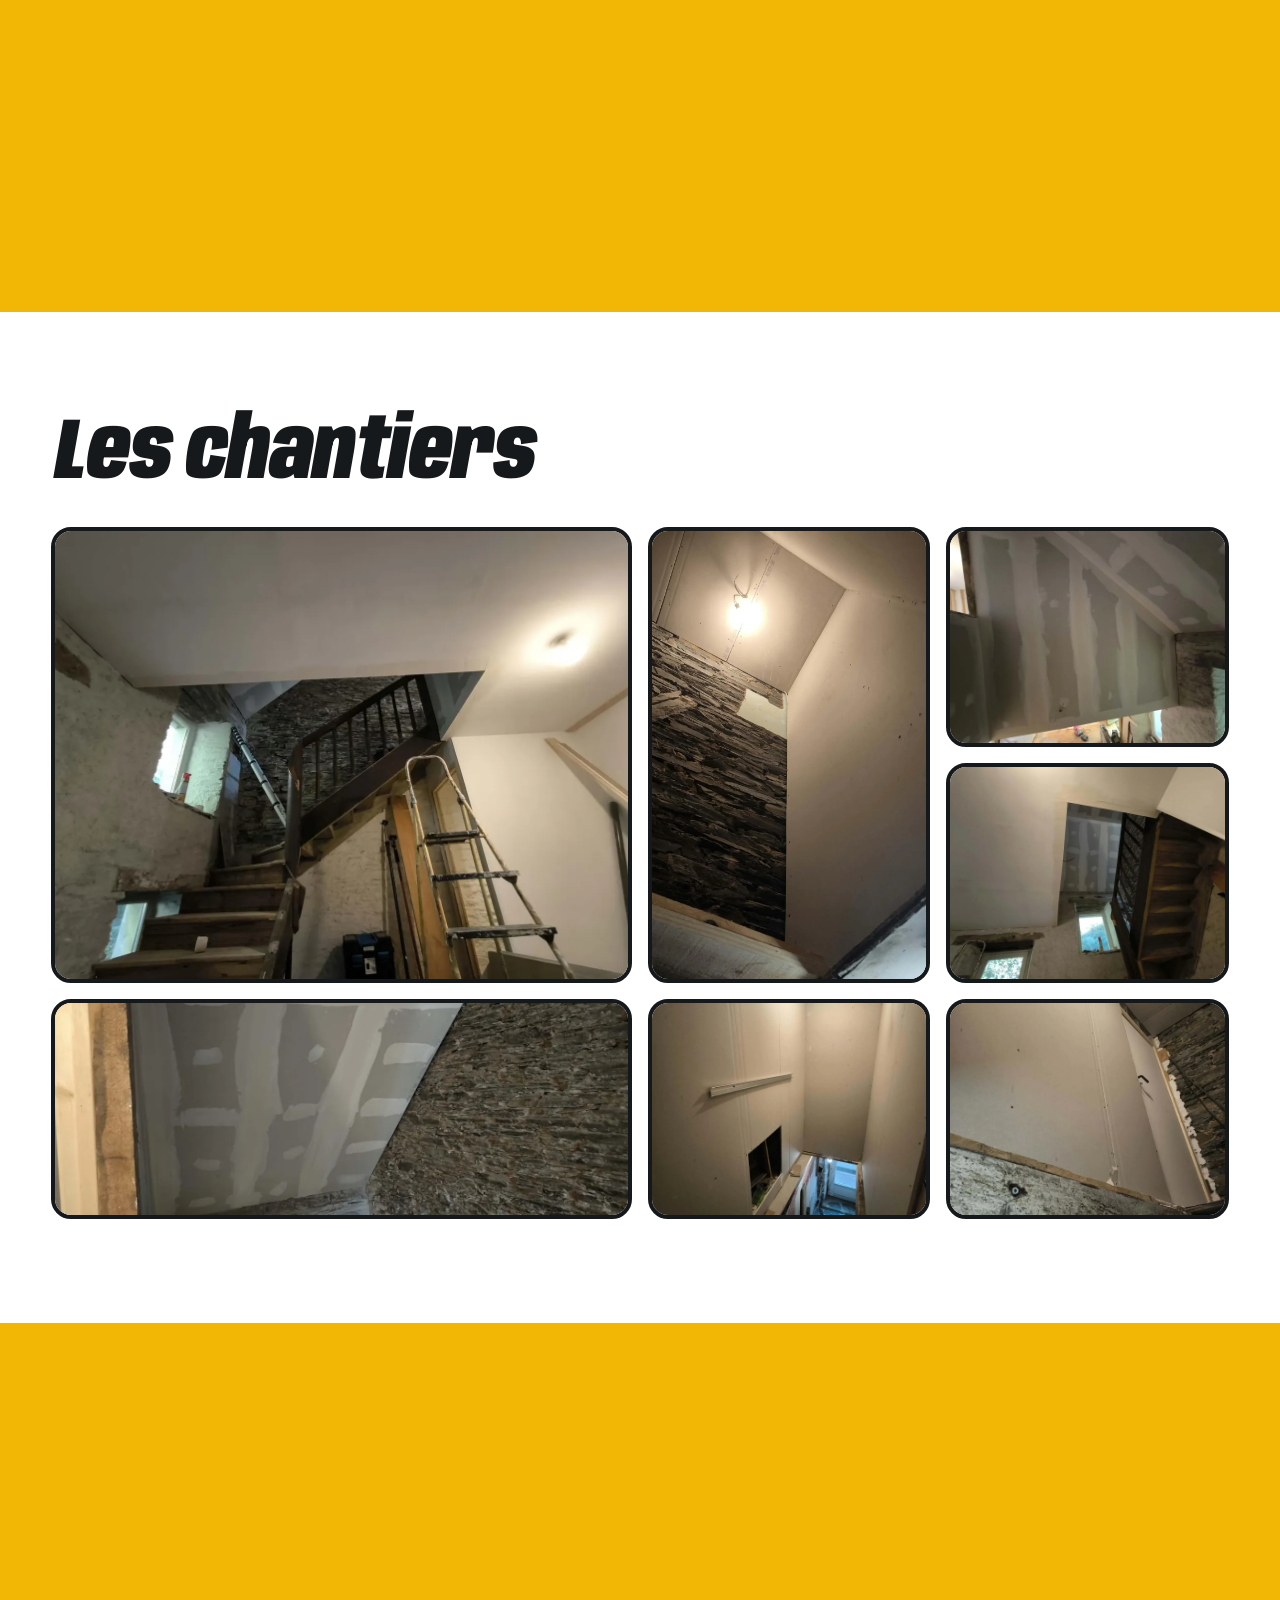
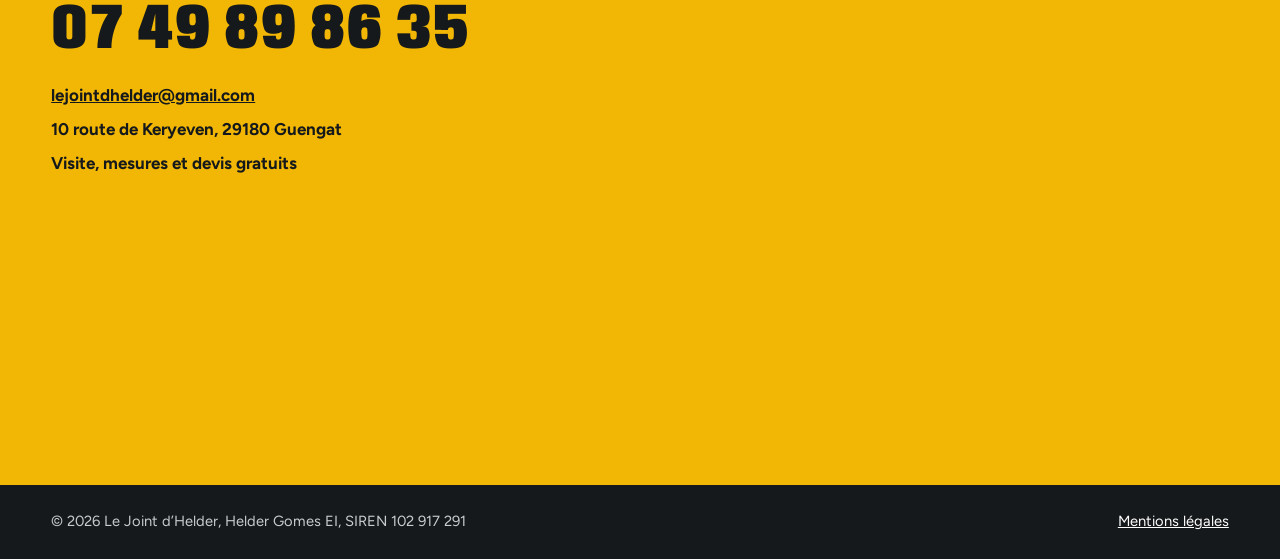
==== commit ea72080d: "Corrections : clics du carrousel pendant une transition, HTML valide, noms accessibles de la galerie" ====
--- a/a/index.html
+++ b/a/index.html
@@ -198,7 +198,7 @@
       <li><a href="#contact">Contact</a></li>
     </ul>
     <a class="pill pill-yellow" href="tel:+33749898635">07 49 89 86 35</a>
-    <button class="menu-btn" data-menu aria-expanded="false">Menu</button>
+    <button type="button" class="menu-btn" data-menu aria-expanded="false">Menu</button>
   </div>
 </header>
 
@@ -217,7 +217,7 @@
     </div>
     <div class="stage" data-slider-scope>
       <div class="sticker-wrap"><img class="sticker" src="../photos/logo-400.webp" alt="" width="640" height="536"></div>
-      <div class="frame" data-slider data-duration="1150" aria-roledescription="carrousel" aria-label="Photos de chantiers">
+      <div role="region" class="frame" data-slider data-duration="1150" aria-roledescription="carrousel" aria-label="Photos de chantiers">
         <figure class="slide"><img src="../photos/escalier-finition-1200.webp" srcset="../photos/escalier-finition-600.webp 600w, ../photos/escalier-finition-1200.webp 1200w" sizes="(max-width: 860px) 100vw, 50vw" alt="Cage d’escalier rénovée" width="1800" height="1350" fetchpriority="high"><figcaption>Cage d’escalier</figcaption></figure>
         <figure class="slide"><img src="../photos/piece-plaques-jointees-1200.webp" srcset="../photos/piece-plaques-jointees-600.webp 600w, ../photos/piece-plaques-jointees-1200.webp 1200w" sizes="(max-width: 860px) 100vw, 50vw" alt="Pièce de vie aux bandes terminées" width="1800" height="1350"><figcaption>Bandes terminées</figcaption></figure>
         <figure class="slide"><img src="../photos/isolation-rampants-1200.webp" srcset="../photos/isolation-rampants-600.webp 600w, ../photos/isolation-rampants-1200.webp 1200w" sizes="(max-width: 860px) 100vw, 50vw" alt="Isolation des rampants" width="1350" height="1800"><figcaption>Isolation des combles</figcaption></figure>
@@ -279,13 +279,13 @@
   <div class="wrap">
     <h2 data-anim class="big">Les chantiers</h2>
     <div class="gal" data-gallery>
-      <button type="button" class="wide tall" data-src="../photos/escalier-finition-1200.webp" data-cap="Cage d’escalier"><img src="../photos/escalier-finition-1200.webp" srcset="../photos/escalier-finition-600.webp 600w, ../photos/escalier-finition-1200.webp 1200w" sizes="(max-width: 860px) 100vw, 50vw" alt="Cage d’escalier" width="1800" height="1350" loading="lazy"></button>
-      <button type="button" class="tall" data-src="../photos/doublage-pierre-1200.webp" data-cap="Doublage et pierre apparente"><img src="../photos/doublage-pierre-1200.webp" srcset="../photos/doublage-pierre-600.webp 600w, ../photos/doublage-pierre-1200.webp 1200w" sizes="(max-width: 860px) 100vw, 50vw" alt="Doublage et pierre apparente" width="1350" height="1800" loading="lazy"></button>
-      <button type="button" data-src="../photos/rampant-joints-1200.webp" data-cap="Rampant de combles"><img src="../photos/rampant-joints-1200.webp" srcset="../photos/rampant-joints-600.webp 600w, ../photos/rampant-joints-1200.webp 1200w" sizes="(max-width: 860px) 100vw, 50vw" alt="Rampant de combles" width="1800" height="1350" loading="lazy"></button>
-      <button type="button" data-src="../photos/tremie-escalier-1200.webp" data-cap="Trémie d’escalier"><img src="../photos/tremie-escalier-1200.webp" srcset="../photos/tremie-escalier-600.webp 600w, ../photos/tremie-escalier-1200.webp 1200w" sizes="(max-width: 860px) 100vw, 50vw" alt="Trémie d’escalier" width="1800" height="1350" loading="lazy"></button>
-      <button type="button" class="wide" data-src="../photos/combles-joints-1200.webp" data-cap="Jouée de combles"><img src="../photos/combles-joints-1200.webp" srcset="../photos/combles-joints-600.webp 600w, ../photos/combles-joints-1200.webp 1200w" sizes="(max-width: 860px) 100vw, 50vw" alt="Jouée de combles" width="1800" height="1350" loading="lazy"></button>
-      <button type="button" data-src="../photos/cage-escalier-haut-1200.webp" data-cap="Cage d’escalier en plaques"><img src="../photos/cage-escalier-haut-1200.webp" srcset="../photos/cage-escalier-haut-600.webp 600w, ../photos/cage-escalier-haut-1200.webp 1200w" sizes="(max-width: 860px) 100vw, 50vw" alt="Cage d’escalier en plaques" width="1350" height="1800" loading="lazy"></button>
-      <button type="button" data-src="../photos/doublage-poutre-1200.webp" data-cap="Doublage sous poutre"><img src="../photos/doublage-poutre-1200.webp" srcset="../photos/doublage-poutre-600.webp 600w, ../photos/doublage-poutre-1200.webp 1200w" sizes="(max-width: 860px) 100vw, 50vw" alt="Doublage sous poutre" width="1350" height="1800" loading="lazy"></button>
+      <button type="button" class="wide tall" data-src="../photos/escalier-finition-1200.webp" data-cap="Cage d’escalier" aria-label="Agrandir la photo : Cage d’escalier"><img src="../photos/escalier-finition-1200.webp" srcset="../photos/escalier-finition-600.webp 600w, ../photos/escalier-finition-1200.webp 1200w" sizes="(max-width: 860px) 100vw, 50vw" alt="Cage d’escalier" width="1800" height="1350" loading="lazy"></button>
+      <button type="button" class="tall" data-src="../photos/doublage-pierre-1200.webp" data-cap="Doublage et pierre apparente" aria-label="Agrandir la photo : Doublage et pierre apparente"><img src="../photos/doublage-pierre-1200.webp" srcset="../photos/doublage-pierre-600.webp 600w, ../photos/doublage-pierre-1200.webp 1200w" sizes="(max-width: 860px) 100vw, 50vw" alt="Doublage et pierre apparente" width="1350" height="1800" loading="lazy"></button>
+      <button type="button" data-src="../photos/rampant-joints-1200.webp" data-cap="Rampant de combles" aria-label="Agrandir la photo : Rampant de combles"><img src="../photos/rampant-joints-1200.webp" srcset="../photos/rampant-joints-600.webp 600w, ../photos/rampant-joints-1200.webp 1200w" sizes="(max-width: 860px) 100vw, 50vw" alt="Rampant de combles" width="1800" height="1350" loading="lazy"></button>
+      <button type="button" data-src="../photos/tremie-escalier-1200.webp" data-cap="Trémie d’escalier" aria-label="Agrandir la photo : Trémie d’escalier"><img src="../photos/tremie-escalier-1200.webp" srcset="../photos/tremie-escalier-600.webp 600w, ../photos/tremie-escalier-1200.webp 1200w" sizes="(max-width: 860px) 100vw, 50vw" alt="Trémie d’escalier" width="1800" height="1350" loading="lazy"></button>
+      <button type="button" class="wide" data-src="../photos/combles-joints-1200.webp" data-cap="Jouée de combles" aria-label="Agrandir la photo : Jouée de combles"><img src="../photos/combles-joints-1200.webp" srcset="../photos/combles-joints-600.webp 600w, ../photos/combles-joints-1200.webp 1200w" sizes="(max-width: 860px) 100vw, 50vw" alt="Jouée de combles" width="1800" height="1350" loading="lazy"></button>
+      <button type="button" data-src="../photos/cage-escalier-haut-1200.webp" data-cap="Cage d’escalier en plaques" aria-label="Agrandir la photo : Cage d’escalier en plaques"><img src="../photos/cage-escalier-haut-1200.webp" srcset="../photos/cage-escalier-haut-600.webp 600w, ../photos/cage-escalier-haut-1200.webp 1200w" sizes="(max-width: 860px) 100vw, 50vw" alt="Cage d’escalier en plaques" width="1350" height="1800" loading="lazy"></button>
+      <button type="button" data-src="../photos/doublage-poutre-1200.webp" data-cap="Doublage sous poutre" aria-label="Agrandir la photo : Doublage sous poutre"><img src="../photos/doublage-poutre-1200.webp" srcset="../photos/doublage-poutre-600.webp 600w, ../photos/doublage-poutre-1200.webp 1200w" sizes="(max-width: 860px) 100vw, 50vw" alt="Doublage sous poutre" width="1350" height="1800" loading="lazy"></button>
     </div>
   </div>
 </section>
@@ -302,9 +302,9 @@
       </ul>
     </div>
     <form data-devis novalidate data-anim data-anim-d="1">
-      <div><label for="a-nom">Votre nom</label><input id="a-nom" name="nom" autocomplete="name"></div>
+      <div><label for="a-nom">Votre nom</label><input type="text" id="a-nom" name="nom" autocomplete="name"></div>
       <div><label for="a-tel">Votre téléphone</label><input id="a-tel" name="tel" type="tel" autocomplete="tel"></div>
-      <div><label for="a-ville">Commune</label><input id="a-ville" name="ville" autocomplete="address-level2"></div>
+      <div><label for="a-ville">Commune</label><input type="text" id="a-ville" name="ville" autocomplete="address-level2"></div>
       <div><label for="a-type">Travaux</label><select id="a-type" name="type"><option>Cloisons</option><option>Doublage ou isolation</option><option>Combles</option><option>Faux plafond</option><option>Bandes et enduits</option><option>Rénovation complète</option></select></div>
       <div class="full"><label for="a-msg">Votre projet</label><textarea id="a-msg" name="msg" placeholder="Ex. : 2 chambres sous combles, environ 30 m²…"></textarea></div>
       <div class="full"><button class="pill pill-red" type="submit">Préparer l’email de demande</button></div>
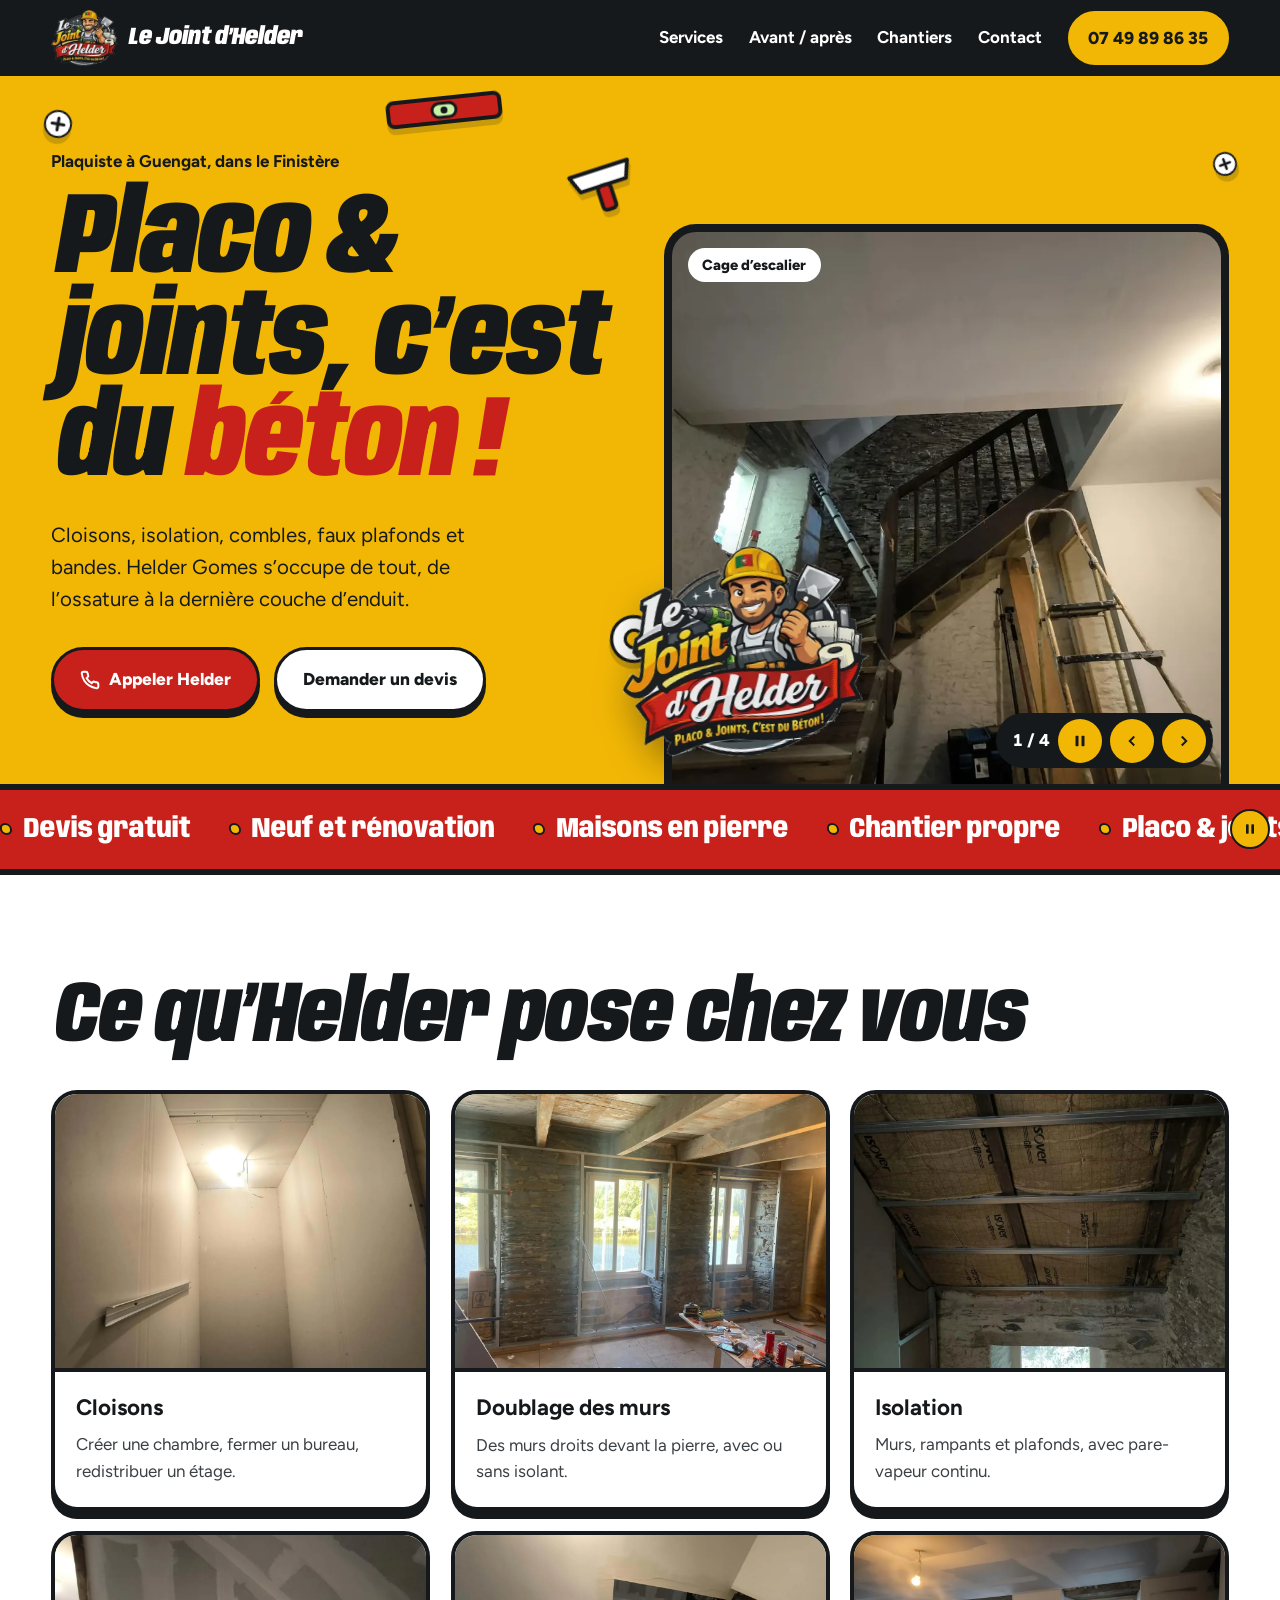
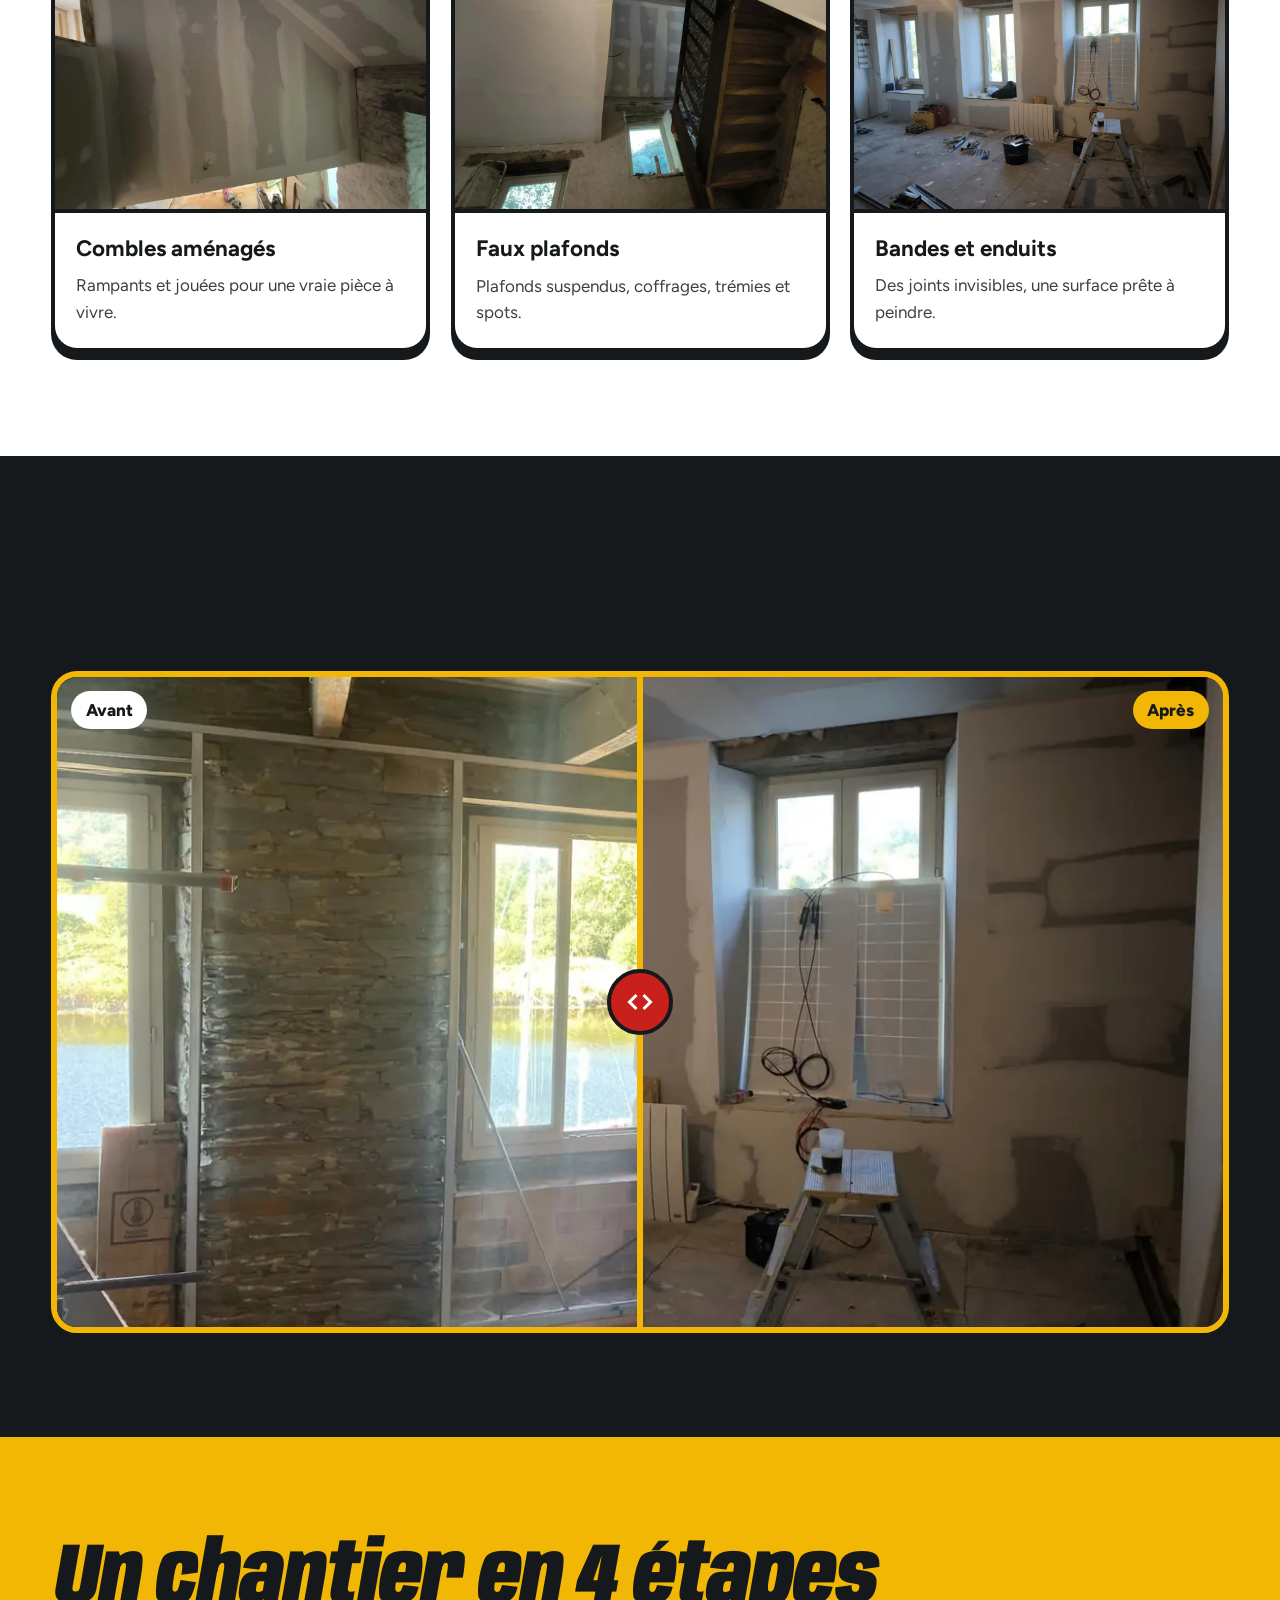
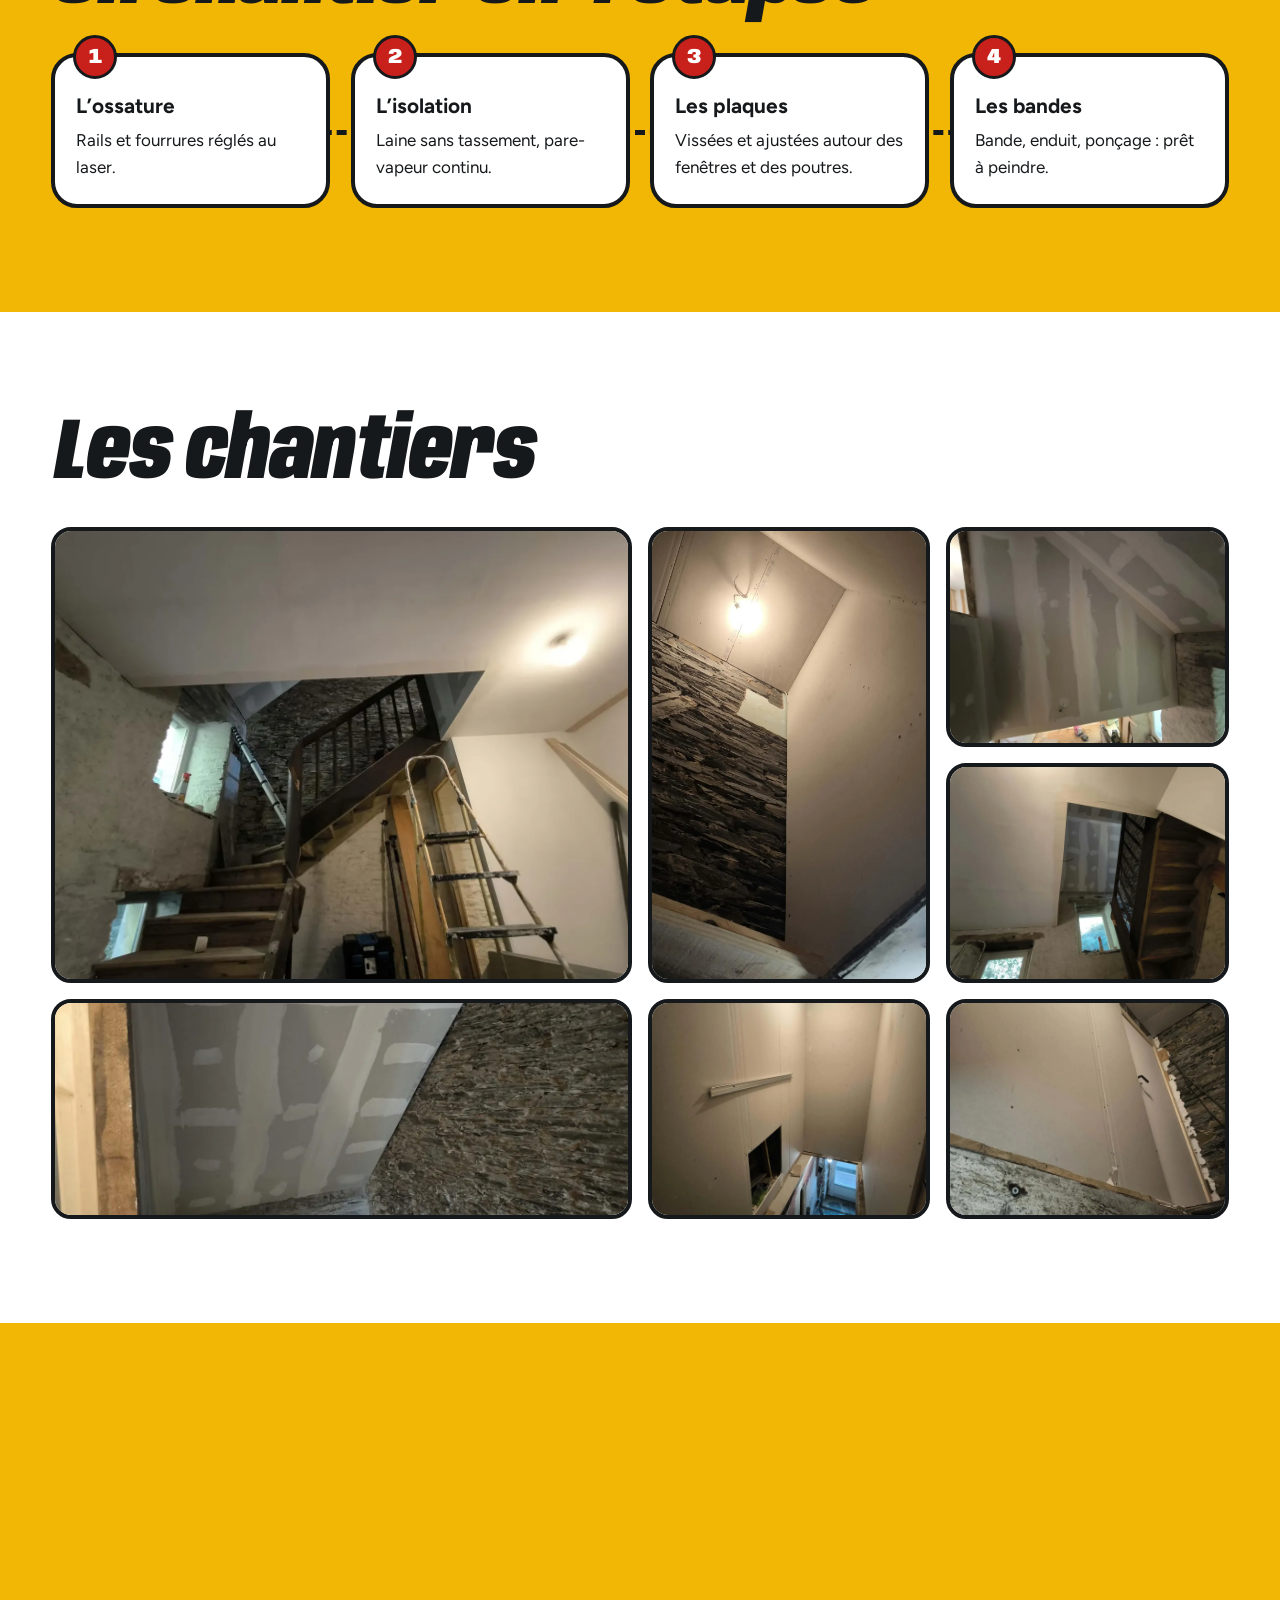
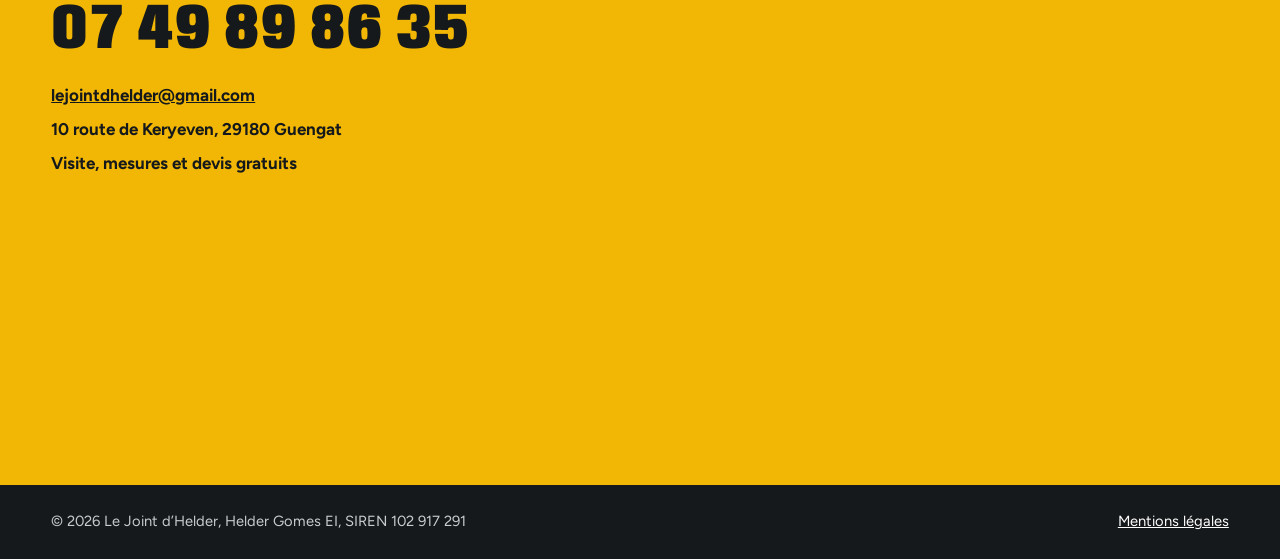
==== commit aa258a31: "Site A : deuxième couche d'animations Co-Authored-By: Claude Opus 5.5 <noreply@anthropic.com> Claude" ====
--- a/a/index.html
+++ b/a/index.html
@@ -178,6 +178,73 @@
 }
 @media(max-width:380px){.nav .logo span{display:none}}
 @media(max-width:860px){.slider-ui{right:auto;left:12px}.sticker{left:auto;right:-4%;width:40%}}
+
+/* ===== Animations A, deuxième couche ===== */
+.scrollbar{position:fixed;left:0;right:0;top:0;height:6px;z-index:120;pointer-events:none}
+.scrollbar i{display:block;height:100%;background:repeating-linear-gradient(-45deg,var(--jaune) 0 10px,var(--ink) 10px 20px);transform-origin:left;transform:scaleX(var(--sp,0))}
+.hero{position:relative}
+.hero-grid{position:relative;z-index:2}
+.tools{position:absolute;inset:0;z-index:1;pointer-events:none;overflow:hidden}
+.tool{position:absolute;width:64px;height:64px;opacity:0;filter:drop-shadow(0 6px 0 rgba(22,25,27,.18));transform:translate(var(--mx,0),var(--my,0)) rotate(var(--r,0deg))}
+.hero.go .tool{animation:toolIn .7s cubic-bezier(.3,1.6,.5,1) forwards,float 7s ease-in-out infinite}
+.t-knife{left:44%;top:9%;--r:-18deg;width:76px;height:76px}
+.t-screw{left:3%;top:4%;--r:10deg;width:40px;height:40px}
+.t-tape{left:47%;bottom:16%;--r:8deg}
+.t-level{left:30%;top:2%;width:120px;height:40px;--r:-6deg}
+.t-screw2{right:3%;top:10%;width:34px;height:34px;--r:-20deg}
+.hero.go .t-knife{animation-delay:1.5s,2.2s}.hero.go .t-screw{animation-delay:1.65s,2.4s}.hero.go .t-tape{animation-delay:1.8s,2.6s}.hero.go .t-level{animation-delay:1.95s,2.8s}.hero.go .t-screw2{animation-delay:2.1s,3s}
+@keyframes toolIn{from{opacity:0;scale:.2}to{opacity:1;scale:1}}
+@keyframes float{0%,100%{translate:0 0}50%{translate:0 -12px}}
+@media(max-width:860px){.tools{display:none}}
+
+/* titre « tamponné » mot par mot, puis l'écran tremble sur « béton » */
+.stamp .w{display:inline-block;opacity:0;transform:scale(2.2) rotate(-8deg);transform-origin:50% 80%}
+.hero.go .stamp .w{animation:stamp .45s calc(var(--i) * .14s) cubic-bezier(.2,1.4,.4,1) forwards}
+@keyframes stamp{60%{opacity:1;transform:scale(.92) rotate(1deg)}to{opacity:1;transform:none}}
+.hero.go .stamp .w:last-child{animation:stamp .45s .7s cubic-bezier(.2,1.4,.4,1) forwards,jelly .6s 1.15s ease both;color:var(--rouge)}
+@keyframes jelly{30%{transform:scale(1.18,.85)}50%{transform:scale(.9,1.12)}70%{transform:scale(1.05,.95)}to{transform:none}}
+.hero.go .hero-grid{animation:quake .4s 1.15s both}
+@keyframes quake{20%{translate:-6px 3px}40%{translate:5px -3px}60%{translate:-3px 2px}80%{translate:2px -1px}}
+.hero .where,.hero .lead,.hero .ctas{opacity:0;translate:0 20px}
+.hero.go .where{animation:up .6s .05s forwards}.hero.go .lead{animation:up .6s 1.3s forwards}.hero.go .ctas{animation:up .6s 1.45s forwards}
+@keyframes up{to{opacity:1;translate:0 0}}
+.sticker{animation:none}
+.hero.go .sticker{animation:drop 1.1s 1.25s cubic-bezier(.3,1.6,.5,1) both}
+
+/* reflet qui passe sur le bouton rouge */
+.pill-red{position:relative;overflow:hidden}
+.pill-red::after{content:"";position:absolute;top:-20%;bottom:-20%;width:40%;left:-60%;background:linear-gradient(100deg,transparent,rgba(255,255,255,.55),transparent);transform:skewX(-20deg);animation:shine 5s 3s infinite}
+@keyframes shine{0%{left:-60%}18%,100%{left:130%}}
+
+/* cartes qui s'inclinent sous la souris */
+@media (hover:hover) and (pointer:fine){.card{transform-style:preserve-3d;will-change:transform}
+  .card.tilt{transition:transform .08s linear,box-shadow .2s;transform:perspective(800px) rotateX(var(--rx,0deg)) rotateY(var(--ry,0deg)) translateY(-6px);box-shadow:0 14px 0 var(--ink)}
+  .card img{transition:transform .5s}.card.tilt img{transform:scale(1.06)}}
+
+/* étapes : cartes lancées une par une + trait pointillé qui les relie */
+.steps{position:relative;isolation:isolate}
+.steps::after{content:"";position:absolute;left:4%;right:4%;top:50%;border-top:5px dashed var(--ink);z-index:-1;transform:scaleX(0);transform-origin:left;transition:transform 1.4s .2s cubic-bezier(.65,0,.35,1)}
+.steps:has(li.in)::after{transform:scaleX(1)}
+@media(max-width:900px){.steps::after{display:none}}
+.steps li[data-anim]{transform:translateY(60px) rotate(-6deg);transition:opacity .6s,transform .8s cubic-bezier(.3,1.5,.5,1)}
+.steps li[data-anim]:nth-child(even){transform:translateY(60px) rotate(6deg)}
+.steps li[data-anim].in{transform:none}
+
+/* galerie : photos collées comme des stickers */
+.gal button{opacity:0;transform:scale(.6) rotate(var(--rot,-4deg));transition:opacity .5s,transform .7s cubic-bezier(.3,1.6,.5,1)}
+.gal.in button{opacity:1;transform:none}
+.gal button:nth-child(2){--rot:5deg;transition-delay:.08s}.gal button:nth-child(3){--rot:-7deg;transition-delay:.16s}.gal button:nth-child(4){--rot:4deg;transition-delay:.24s}.gal button:nth-child(5){--rot:-3deg;transition-delay:.32s}.gal button:nth-child(6){--rot:6deg;transition-delay:.4s}.gal button:nth-child(7){--rot:-5deg;transition-delay:.48s}
+
+/* numéro de téléphone : les chiffres rebondissent */
+.tel .d{display:inline-block}
+.tel.in .d{animation:hop .5s calc(var(--i) * .05s) cubic-bezier(.3,1.8,.5,1) both}
+.tel:hover .d{animation:hop .45s calc(var(--i) * .04s) cubic-bezier(.3,1.8,.5,1) both}
+@keyframes hop{0%{transform:none}40%{transform:translateY(-.25em) rotate(-6deg)}100%{transform:none}}
+
+/* bandeau : accélère et penche avec la vitesse de défilement */
+.ribbon .track{transform:skewX(var(--sk,0deg))}
+
+@media (prefers-reduced-motion:reduce){.stamp .w,.hero .where,.hero .lead,.hero .ctas,.tool,.gal button{opacity:1!important;transform:none!important;translate:none!important}.steps::after{transform:none}}
 footer{background:var(--ink);color:#c9ccce;font-size:.92rem}
 footer .wrap{display:flex;flex-wrap:wrap;gap:1rem;justify-content:space-between;align-items:center;padding:1.6rem 0}
 footer button{background:none;border:0;color:#fff;text-decoration:underline;cursor:pointer}
@@ -187,6 +254,7 @@
 </head>
 <body>
 <a class="skip" href="#contenu">Aller au contenu</a>
+<div class="scrollbar" aria-hidden="true"><i></i></div>
 
 <header>
   <div class="wrap nav">
@@ -205,10 +273,17 @@
 <main id="top">
 <span id="contenu" tabindex="-1"></span>
 <section class="hero">
+  <div class="tools" aria-hidden="true">
+    <svg class="tool t-knife" viewBox="0 0 80 80"><path d="M8 30h64l-7 18H15z" fill="#fff" stroke="#16191b" stroke-width="4" stroke-linejoin="round"/><rect x="33" y="48" width="14" height="26" rx="4" fill="#c8201b" stroke="#16191b" stroke-width="4"/></svg>
+    <svg class="tool t-screw" viewBox="0 0 80 80"><circle cx="40" cy="40" r="26" fill="#fff" stroke="#16191b" stroke-width="4"/><path d="M28 40h24M40 28v24" stroke="#16191b" stroke-width="6" stroke-linecap="round"/></svg>
+    <svg class="tool t-tape" viewBox="0 0 80 80"><circle cx="40" cy="40" r="28" fill="#fff" stroke="#16191b" stroke-width="4"/><circle cx="40" cy="40" r="11" fill="#f2b705" stroke="#16191b" stroke-width="4"/><path d="M62 58l12 14" stroke="#16191b" stroke-width="4" stroke-linecap="round"/></svg>
+    <svg class="tool t-level" viewBox="0 0 120 40"><rect x="4" y="8" width="112" height="24" rx="6" fill="#c8201b" stroke="#16191b" stroke-width="4"/><rect x="48" y="13" width="24" height="14" rx="7" fill="#c9f2a6" stroke="#16191b" stroke-width="3"/><circle cx="60" cy="20" r="3.5" fill="#16191b"/></svg>
+    <svg class="tool t-screw2" viewBox="0 0 80 80"><circle cx="40" cy="40" r="26" fill="#fff" stroke="#16191b" stroke-width="4"/><path d="M28 40h24M40 28v24" stroke="#16191b" stroke-width="6" stroke-linecap="round"/></svg>
+  </div>
   <div class="wrap hero-grid">
     <div>
       <p class="where">Plaquiste à Guengat, dans le Finistère</p>
-      <h1 class="big" translate="no">Placo &amp; joints, c’est du béton&nbsp;!</h1>
+      <h1 class="big stamp" translate="no" aria-label="Placo &amp; joints, c’est du béton !"><span class="w" aria-hidden="true" style="--i:0">Placo</span> <span class="w" aria-hidden="true" style="--i:1">&amp;</span> <span class="w" aria-hidden="true" style="--i:2">joints,</span> <span class="w" aria-hidden="true" style="--i:3">c’est</span> <span class="w" aria-hidden="true" style="--i:4">du</span> <span class="w" aria-hidden="true" style="--i:5">béton&nbsp;!</span></h1>
       <p class="lead">Cloisons, isolation, combles, faux plafonds et bandes. Helder Gomes s’occupe de tout, de l’ossature à la dernière couche d’enduit.</p>
       <div class="ctas">
         <a class="pill pill-red" href="tel:+33749898635"><svg aria-hidden="true" focusable="false" viewBox="0 0 24 24" fill="none" stroke="currentColor" stroke-width="2.4"><path d="M22 16.9v3a2 2 0 01-2.2 2 19.8 19.8 0 01-8.6-3.1 19.5 19.5 0 01-6-6A19.8 19.8 0 012.1 4.2 2 2 0 014.1 2h3a2 2 0 012 1.7c.1.9.4 1.8.7 2.7a2 2 0 01-.5 2.1L8 9.8a16 16 0 006 6l1.3-1.3a2 2 0 012.1-.4c.9.3 1.8.6 2.7.7a2 2 0 011.7 2z"/></svg>Appeler Helder</a>
@@ -278,7 +353,7 @@
 <section class="white pad" id="chantiers">
   <div class="wrap">
     <h2 data-anim class="big">Les chantiers</h2>
-    <div class="gal" data-gallery>
+    <div class="gal" data-gallery data-draw>
       <button type="button" class="wide tall" data-src="../photos/escalier-finition-1200.webp" data-cap="Cage d’escalier" aria-label="Agrandir la photo : Cage d’escalier"><img src="../photos/escalier-finition-1200.webp" srcset="../photos/escalier-finition-600.webp 600w, ../photos/escalier-finition-1200.webp 1200w" sizes="(max-width: 860px) 100vw, 50vw" alt="Cage d’escalier" width="1800" height="1350" loading="lazy"></button>
       <button type="button" class="tall" data-src="../photos/doublage-pierre-1200.webp" data-cap="Doublage et pierre apparente" aria-label="Agrandir la photo : Doublage et pierre apparente"><img src="../photos/doublage-pierre-1200.webp" srcset="../photos/doublage-pierre-600.webp 600w, ../photos/doublage-pierre-1200.webp 1200w" sizes="(max-width: 860px) 100vw, 50vw" alt="Doublage et pierre apparente" width="1350" height="1800" loading="lazy"></button>
       <button type="button" data-src="../photos/rampant-joints-1200.webp" data-cap="Rampant de combles" aria-label="Agrandir la photo : Rampant de combles"><img src="../photos/rampant-joints-1200.webp" srcset="../photos/rampant-joints-600.webp 600w, ../photos/rampant-joints-1200.webp 1200w" sizes="(max-width: 860px) 100vw, 50vw" alt="Rampant de combles" width="1800" height="1350" loading="lazy"></button>
@@ -294,7 +369,7 @@
   <div class="wrap contact-grid">
     <div>
       <h2 data-anim class="big" style="margin-bottom:0">Un projet&nbsp;? Un coup de fil.</h2>
-      <a class="tel" href="tel:+33749898635">07 49 89 86 35</a>
+      <a class="tel" href="tel:+33749898635" aria-label="Appeler le 07 49 89 86 35">07 49 89 86 35</a>
       <ul class="coords">
         <li><a href="mailto:lejointdhelder@gmail.com">lejointdhelder@gmail.com</a></li>
         <li>10 route de Keryeven, 29180 Guengat</li>
@@ -331,6 +406,7 @@
   <p>Ce site ne dépose aucun cookie de suivi et ne collecte aucune donnée automatiquement. Le formulaire de devis ouvre votre messagerie : les informations envoyées servent uniquement à répondre à votre demande et ne sont jamais transmises à des tiers. Pour en demander la suppression, écrivez à lejointdhelder@gmail.com.</p>
 </dialog>
 <script src="../shared/site.js"></script>
+<script src="anim.js"></script>
 <script>
 (()=>{const r=document.querySelector(".ribbon"),b=r.querySelector(".rb-pause");
 b.addEventListener("click",()=>{const p=r.classList.toggle("paused");b.setAttribute("aria-pressed",p);b.setAttribute("aria-label",p?"Relancer le bandeau":"Mettre le bandeau en pause");
